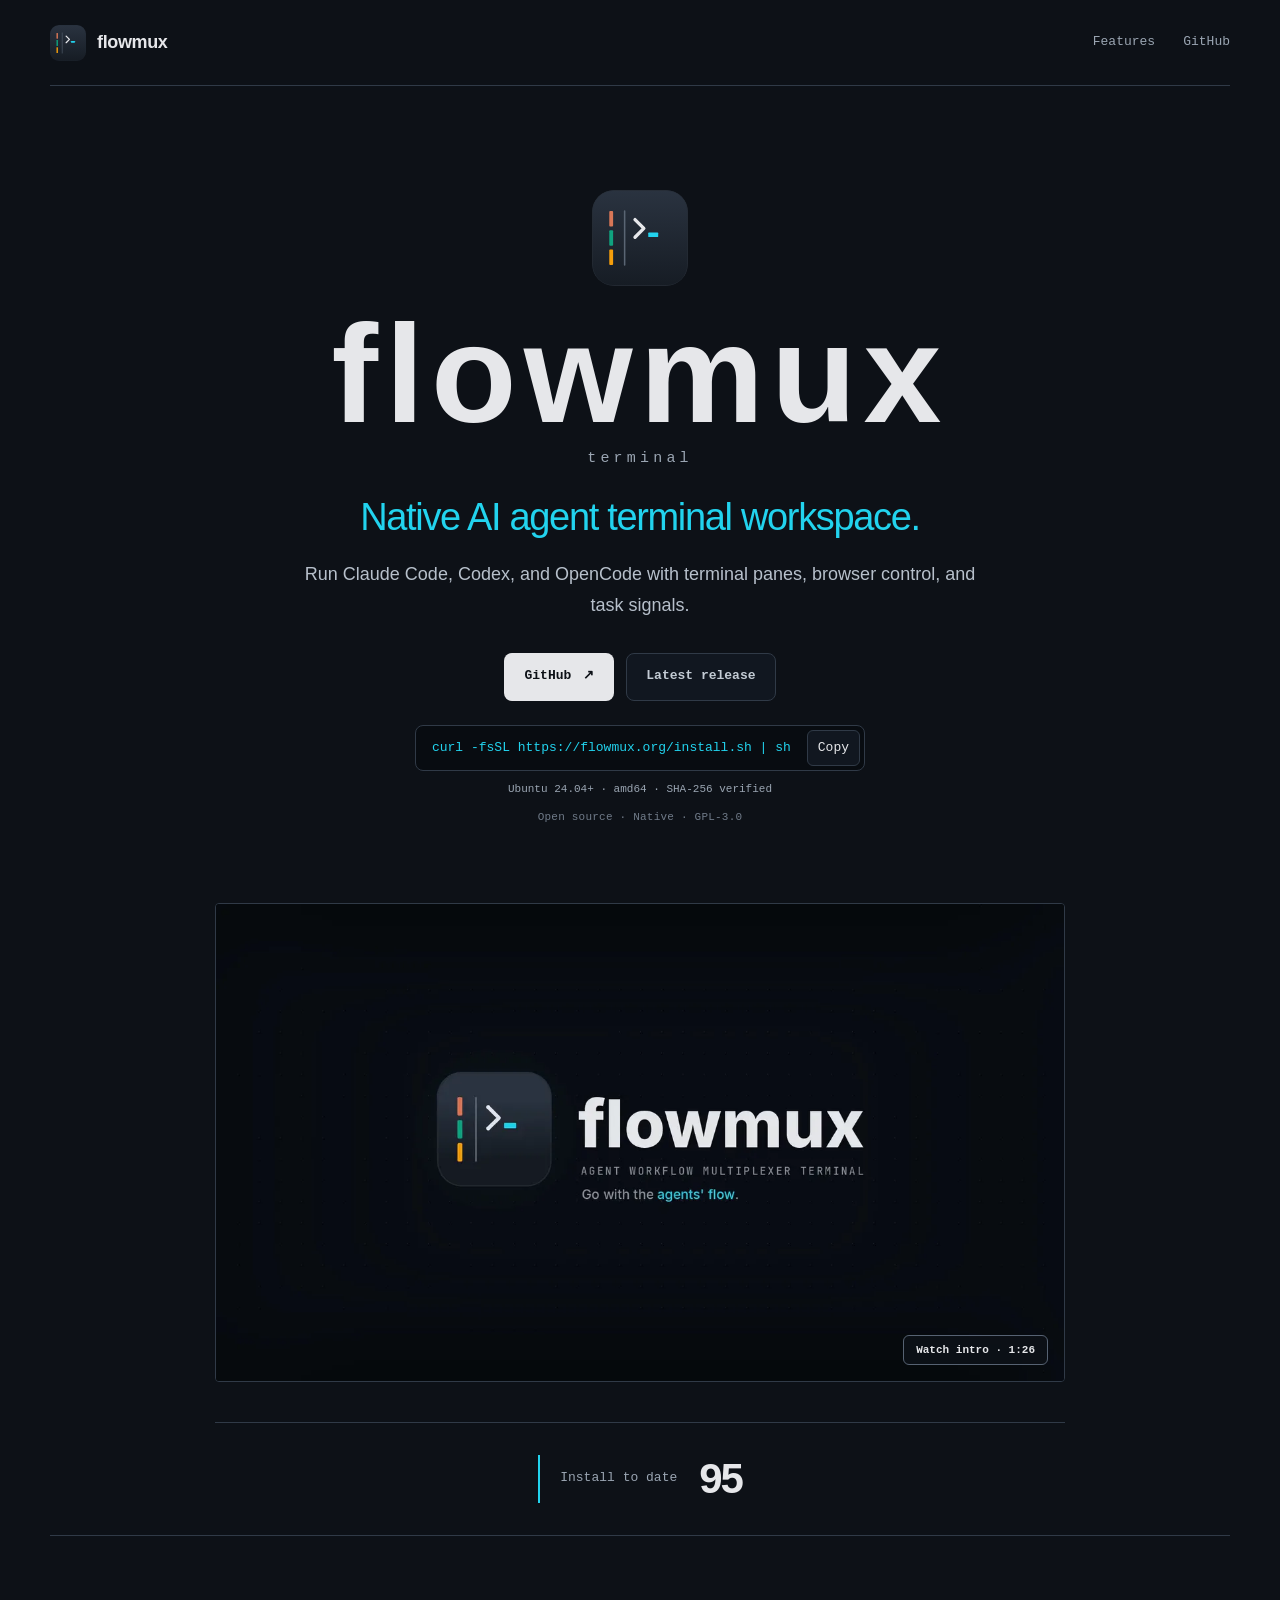
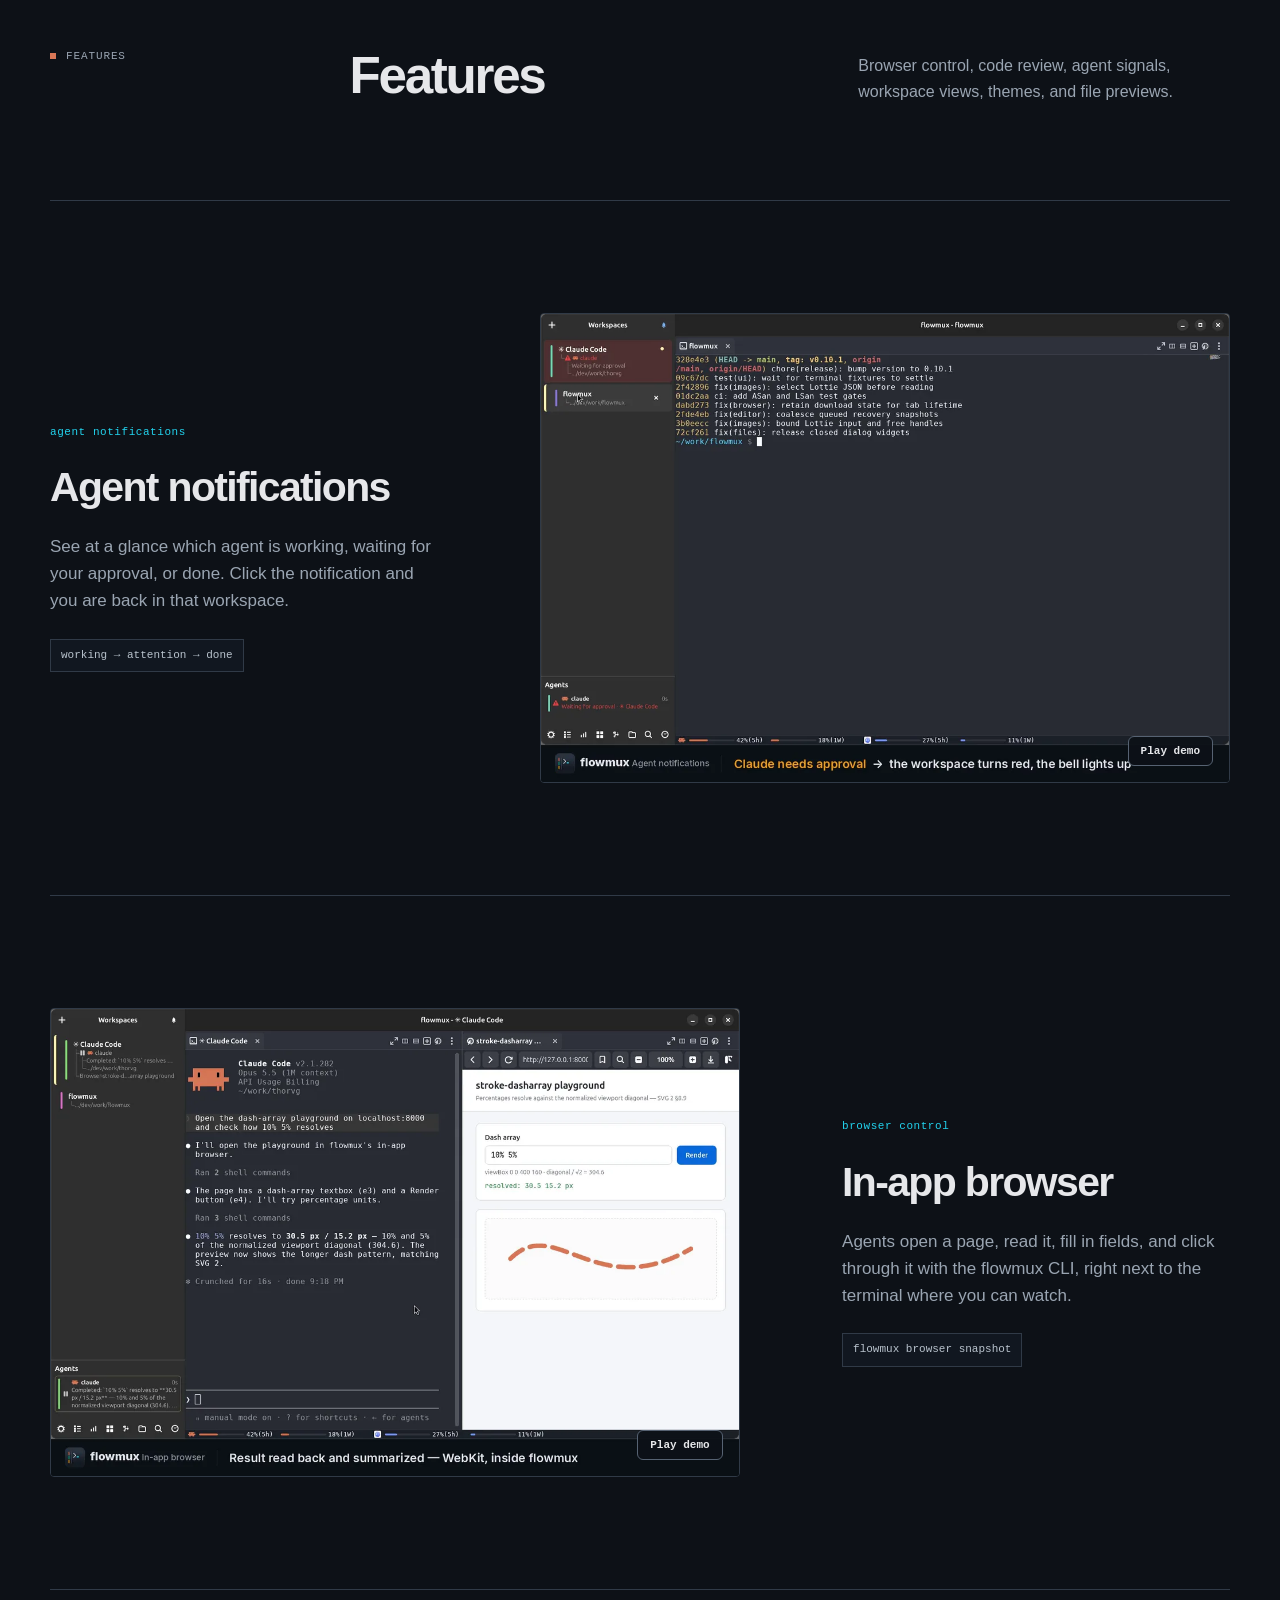
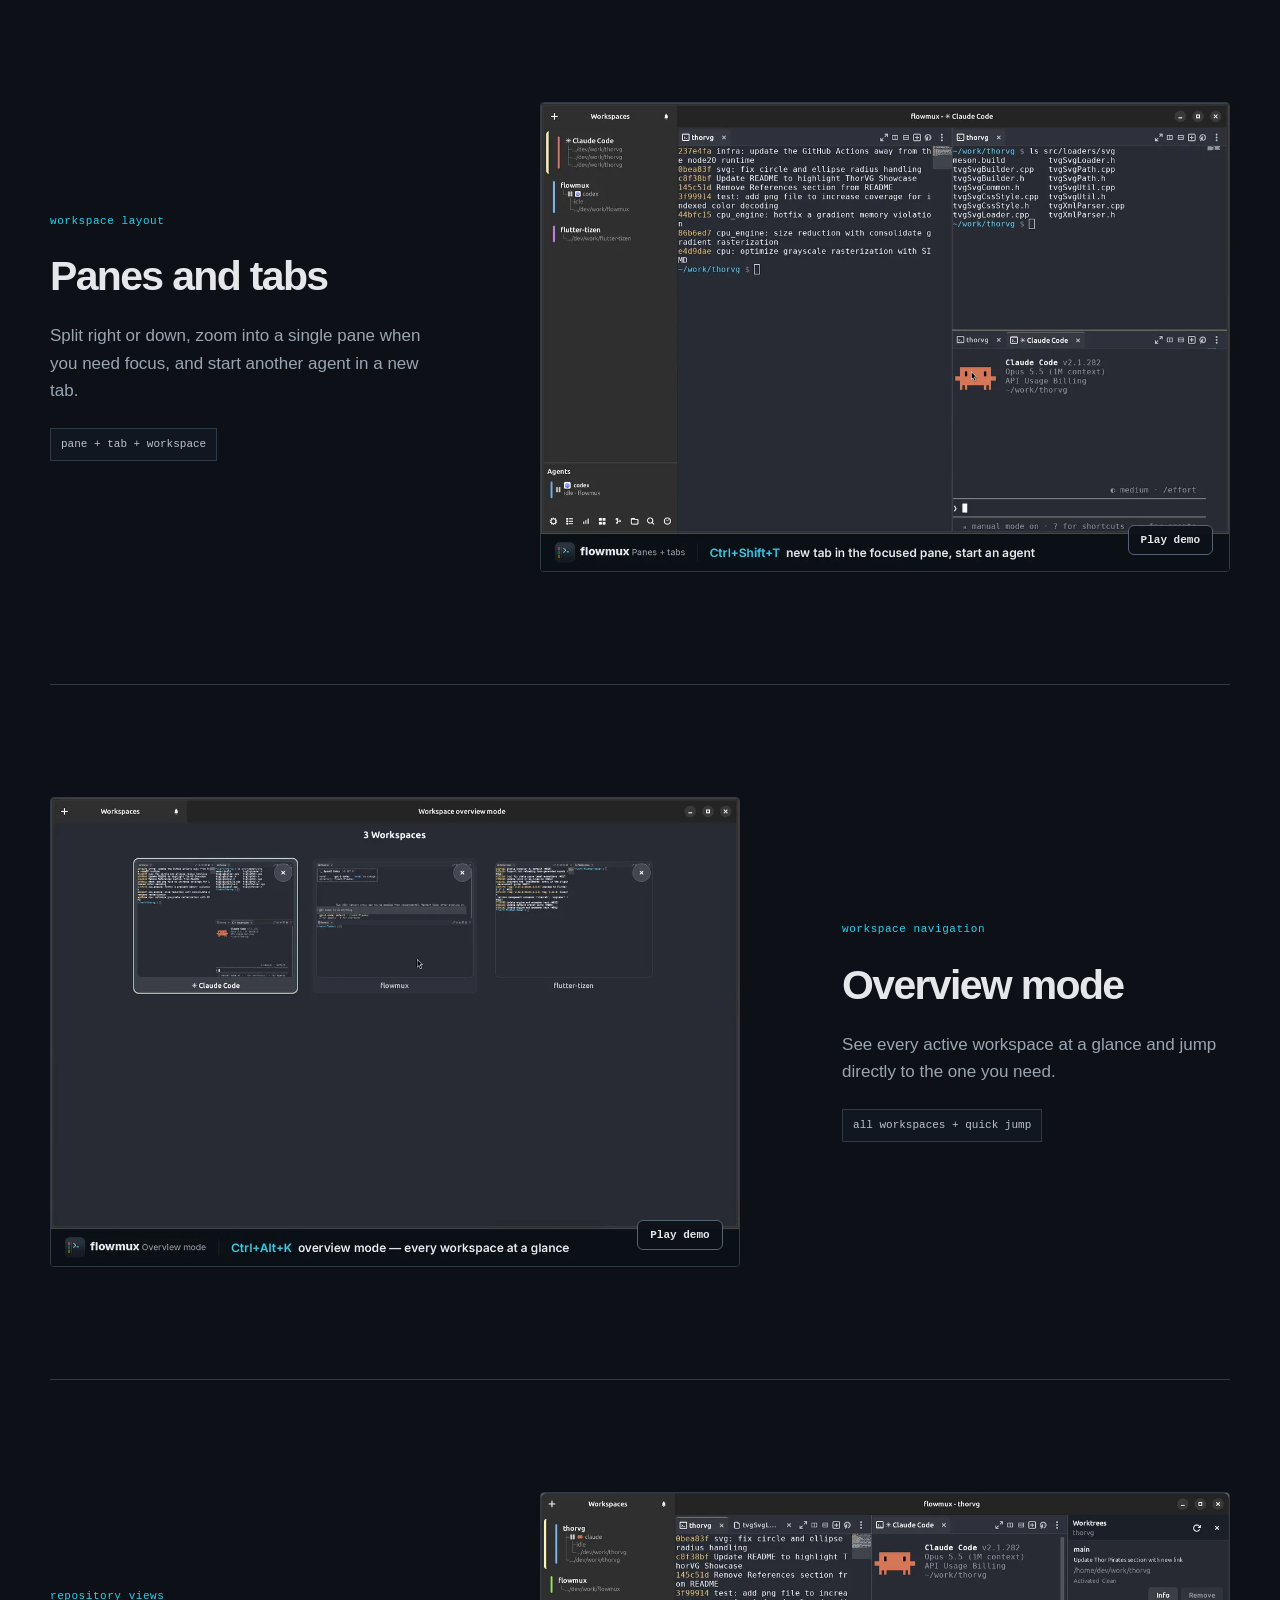
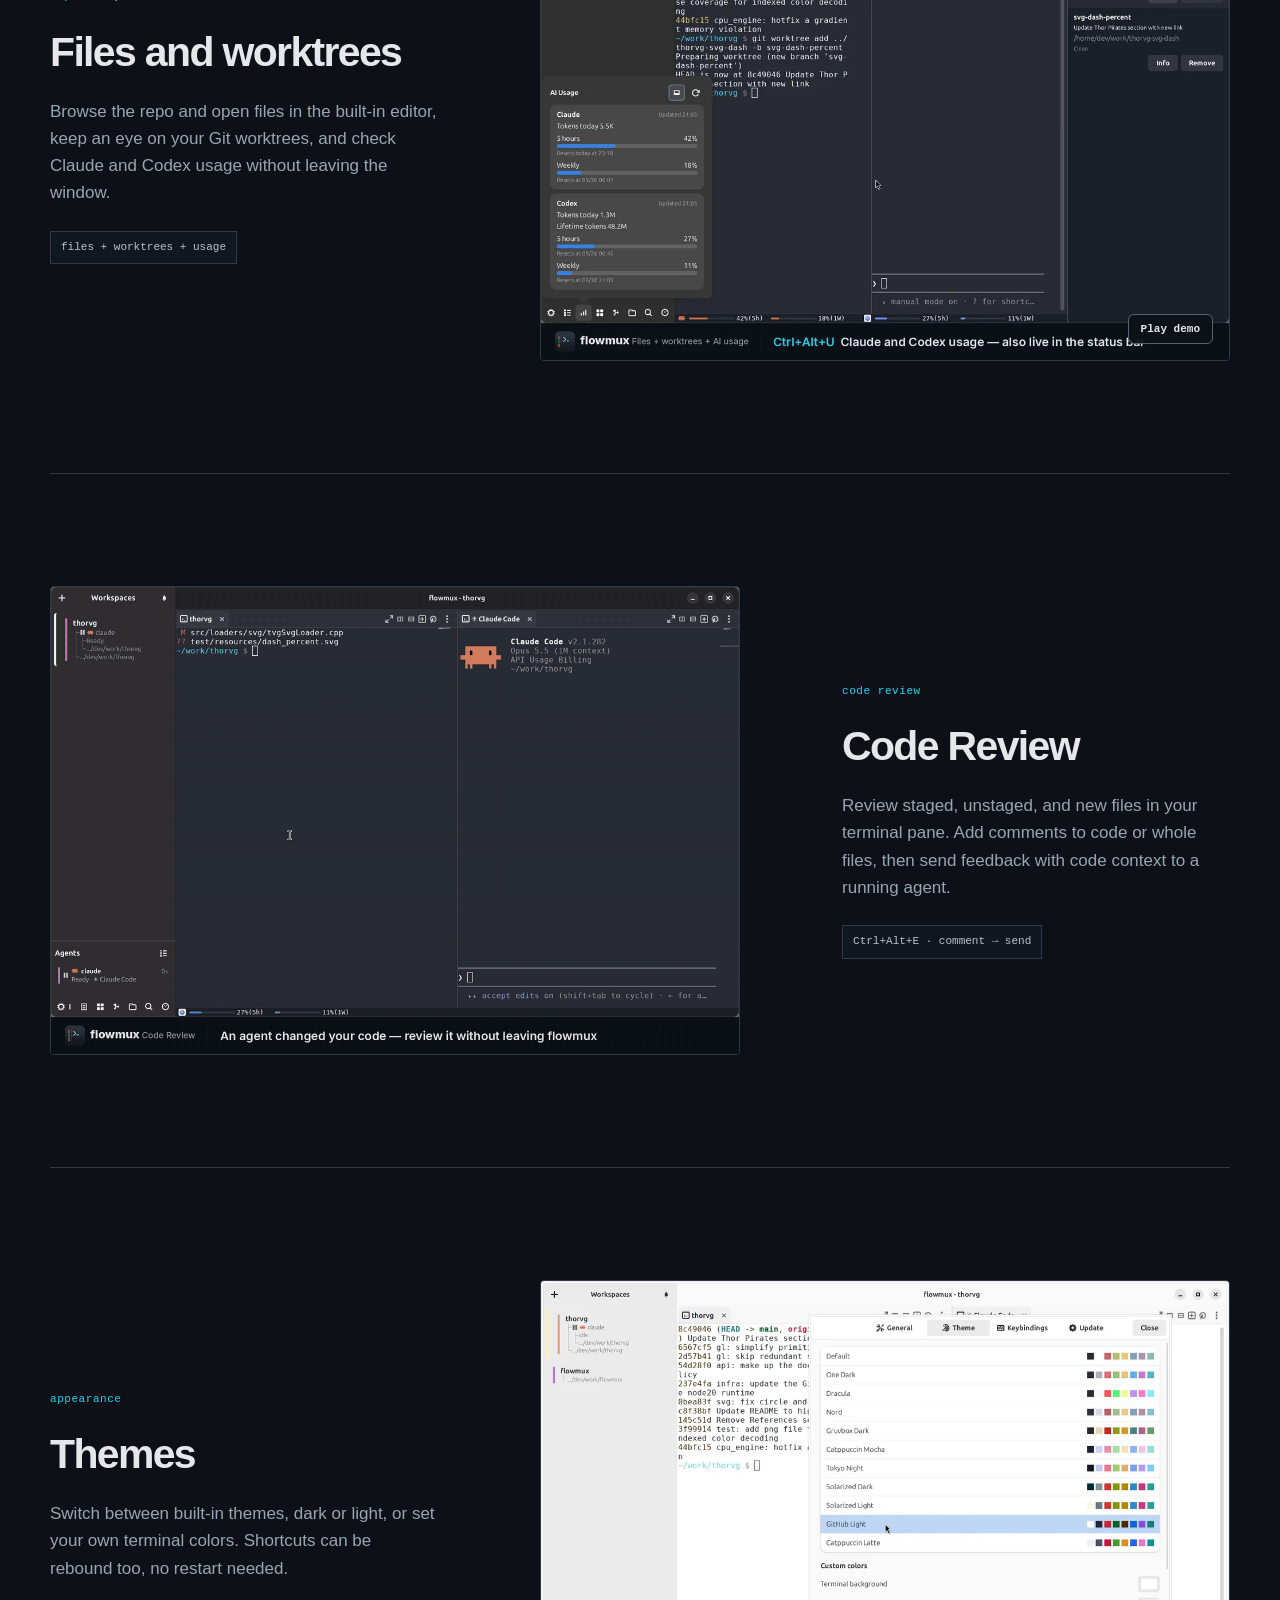
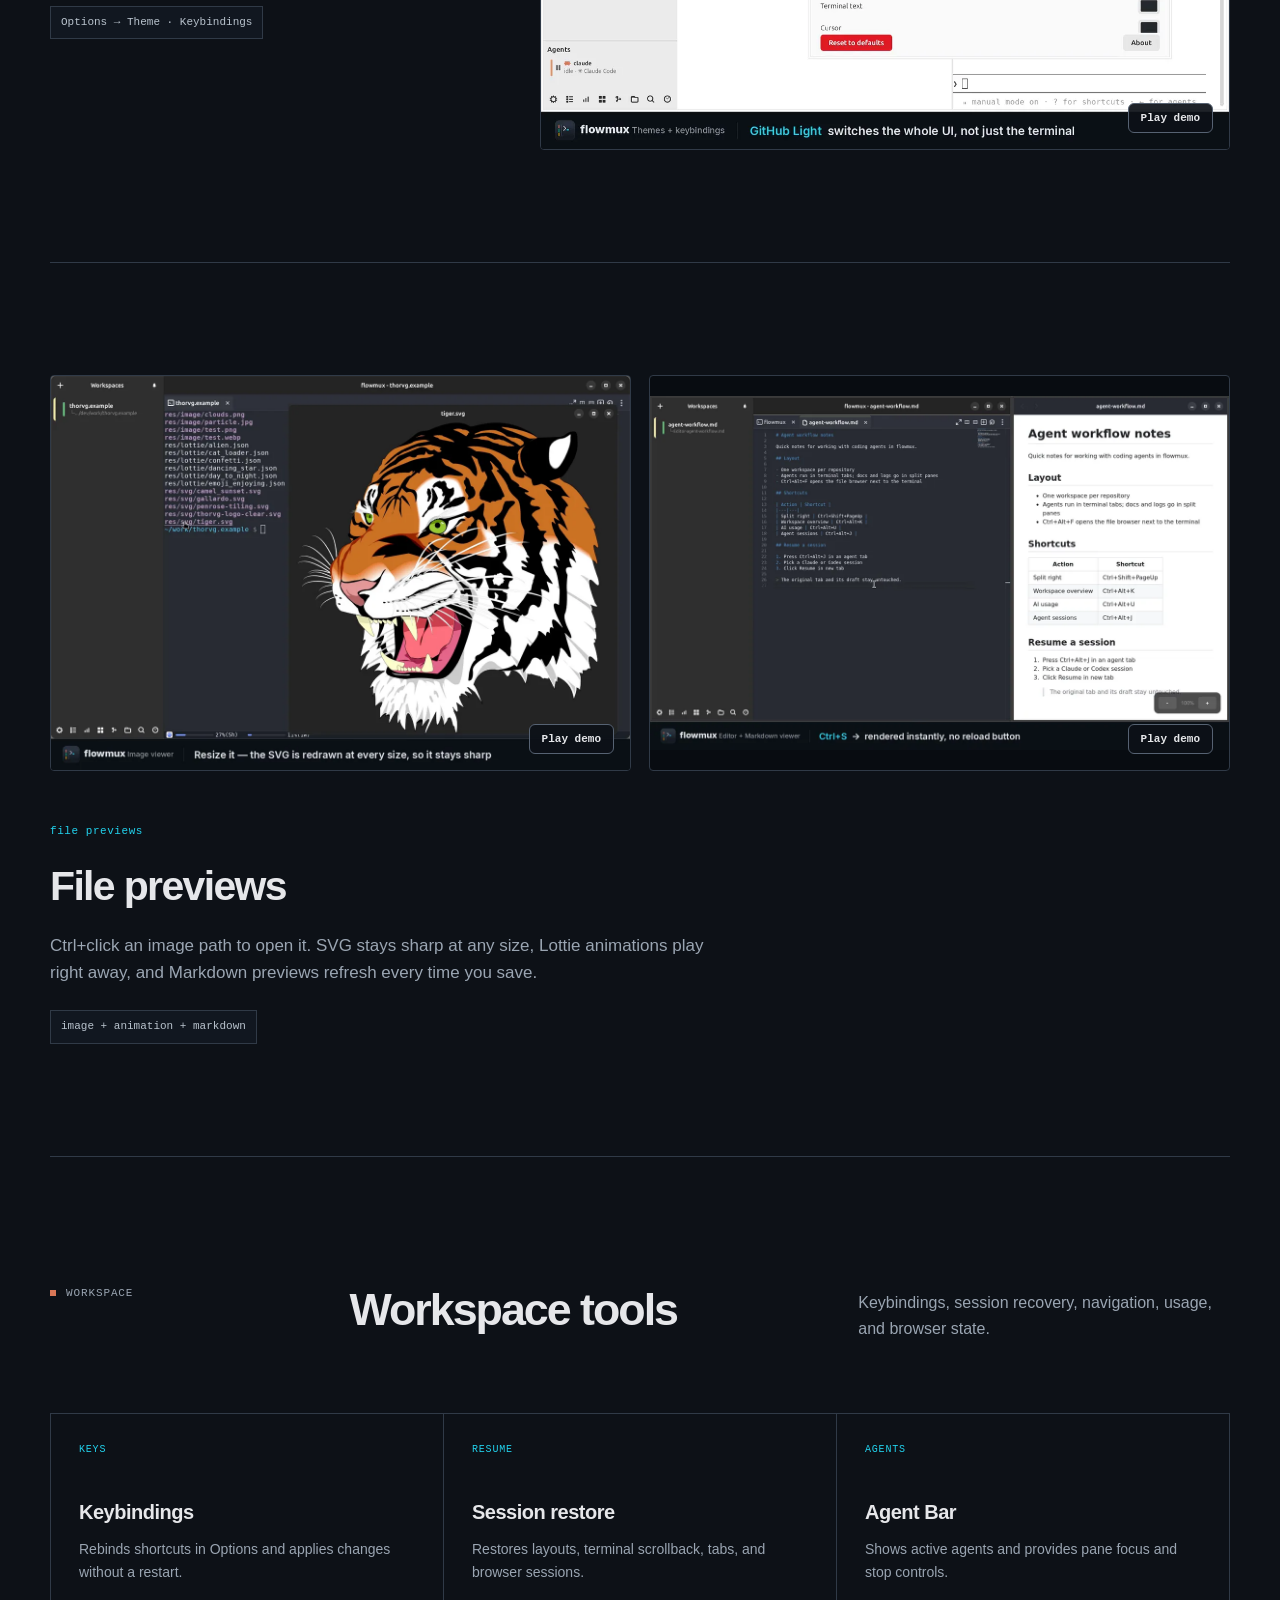
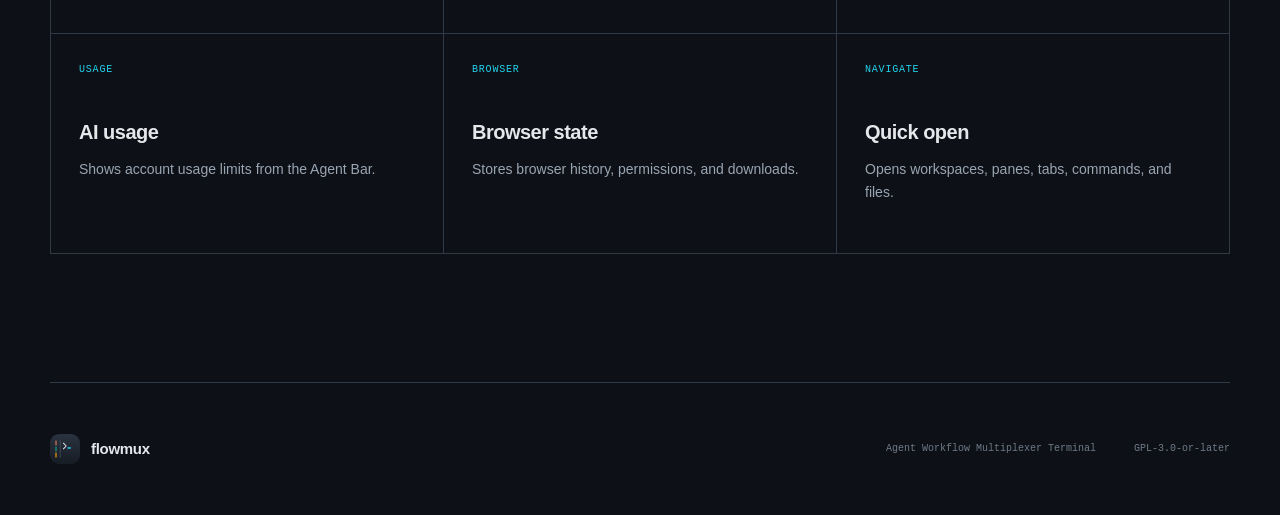
==== index.html @ e60bd050 "feat: showcase Code Review with a demo GIF" ====
<!doctype html>
<html lang="en">
  <head>
    <meta charset="utf-8">
    <meta name="viewport" content="width=device-width, initial-scale=1">
    <meta name="theme-color" content="#0d1117">

    <title>flowmux — Agent Workflow Multiplexer Terminal</title>
    <meta
      name="description"
      content="flowmux is a GTK4 terminal multiplexer for Linux built for AI coding agents — Claude Code, Codex, and OpenCode — with an in-app browser agents can drive."
    >
    <meta name="robots" content="index, follow">
    <link rel="canonical" href="https://flowmux.org/">
    <link rel="icon" href="assets/flowmux.svg" type="image/svg+xml">
    <link rel="apple-touch-icon" href="assets/flowmux-180.png">

    <meta property="og:type" content="website">
    <meta property="og:site_name" content="flowmux">
    <meta property="og:title" content="flowmux — Agent Workflow Multiplexer Terminal">
    <meta
      property="og:description"
      content="A GTK4 terminal multiplexer for Linux built for AI coding agents, with an in-app browser agents can drive."
    >
    <meta property="og:url" content="https://flowmux.org/">
    <meta property="og:image" content="https://flowmux.org/assets/flowmux-workspace.png">
    <meta property="og:image:width" content="1706">
    <meta property="og:image:height" content="1122">
    <meta property="og:image:alt" content="flowmux terminal workspace with AI coding agents and an in-app browser">
    <meta name="twitter:card" content="summary_large_image">

    <link rel="stylesheet" href="styles.css">

    <script type="application/ld+json">
      {
        "@context": "https://schema.org",
        "@graph": [
          {
            "@type": "WebSite",
            "@id": "https://flowmux.org/#website",
            "name": "flowmux",
            "alternateName": "flowmux terminal",
            "url": "https://flowmux.org/"
          },
          {
            "@type": "SoftwareApplication",
            "@id": "https://flowmux.org/#software",
            "name": "flowmux",
            "alternateName": "flowmux terminal",
            "url": "https://flowmux.org/",
            "description": "A GTK4 terminal multiplexer for Linux built for AI coding agents, with an in-app browser agents can drive.",
            "applicationCategory": "DeveloperApplication",
            "operatingSystem": "Linux, macOS",
            "isAccessibleForFree": true,
            "downloadUrl": "https://github.com/flowmux-ai/flowmux/releases/latest",
            "sameAs": ["https://github.com/flowmux-ai/flowmux"],
            "offers": {
              "@type": "Offer",
              "price": "0",
              "priceCurrency": "USD"
            }
          }
        ]
      }
    </script>
  </head>

  <body>
    <a class="skip-link" href="#main">Skip to content</a>

    <div class="site-shell">
      <header class="site-header">
        <a class="brand" href="#top" aria-label="flowmux home">
          <img src="assets/flowmux.svg" alt="" width="36" height="36">
          <span>flowmux</span>
        </a>

        <nav aria-label="Primary navigation">
          <a href="#features">Features</a>
          <a href="https://github.com/flowmux-ai/flowmux">GitHub</a>
        </nav>
      </header>

      <main id="main">
        <section class="hero" id="top">
          <div class="hero-copy">
            <img class="hero-icon" src="assets/flowmux.svg" alt="" width="96" height="96">
            <h1>flowmux</h1>
            <p class="hero-product-type">terminal</p>
            <p class="hero-tagline">Native AI agent terminal workspace.</p>
            <p class="hero-lede">
              Run Claude Code, Codex, and OpenCode with terminal panes, browser control, and task signals.
            </p>

            <div class="hero-actions">
              <a class="button button-primary" href="https://github.com/flowmux-ai/flowmux">
                GitHub
                <span aria-hidden="true">↗</span>
              </a>
              <a class="button button-secondary" href="https://github.com/flowmux-ai/flowmux/releases/latest">
                Latest release
              </a>
            </div>

            <div class="install-command">
              <code>curl -fsSL https://flowmux.org/install.sh | sh</code>
              <button type="button" aria-label="Copy install command">Copy</button>
            </div>
            <p class="install-note">Ubuntu 24.04+ · amd64 · SHA-256 verified</p>
            <p class="hero-note">Open source · Native · GPL-3.0</p>
          </div>

          <div class="hero-stage">
            <figure class="app-window">
              <button
                class="demo-play"
                type="button"
                data-video="assets/flowmux-intro.mp4"
                data-intro
                aria-label="Watch the flowmux intro video"
              >
                <img
                  src="assets/flowmux-intro.webp"
                  alt=""
                  width="1280"
                  height="720"
                  fetchpriority="high"
                  decoding="async"
                >
                <span aria-hidden="true">Watch intro · 1:26</span>
              </button>
            </figure>
            <hr class="install-divider">
            <a
              class="install-stat"
              id="installs"
              href="https://github.com/flowmux-ai/flowmux/releases"
              title="Program downloads from GitHub Releases, including updates and repeat downloads."
            >
              <span>Install to date</span>
              <strong id="install-count" aria-live="polite" aria-atomic="true">95</strong>
            </a>
          </div>
        </section>

        <section class="section-heading" id="features">
          <p class="section-kicker"><span>features</span></p>
          <h2>Features</h2>
          <p>Browser control, code review, agent signals, workspace views, themes, and file previews.</p>
        </section>

        <section class="feature-list" aria-label="flowmux features">
          <article class="feature">
            <div class="feature-copy">
              <p class="feature-index">agent notifications</p>
              <h3>Agent notifications</h3>
              <p>See at a glance which agent is working, waiting for your approval, or done. Click the notification and you are back in that workspace.</p>
              <code>working → attention → done</code>
            </div>

            <figure class="demo-window">
              <button
                class="demo-play"
                type="button"
                data-video="assets/agent-notifications.mp4"
                aria-label="Play the agent notifications demo"
              >
                <img
                  src="assets/agent-notifications.webp"
                  alt=""
                  width="1200"
                  height="816"
                  loading="lazy"
                  decoding="async"
                >
                <span aria-hidden="true">Play demo</span>
              </button>
            </figure>
          </article>

          <article class="feature">
            <div class="feature-copy">
              <p class="feature-index">browser control</p>
              <h3>In-app browser</h3>
              <p>Agents open a page, read it, fill in fields, and click through it with the flowmux CLI, right next to the terminal where you can watch.</p>
              <code>flowmux browser snapshot</code>
            </div>

            <figure class="demo-window">
              <button
                class="demo-play"
                type="button"
                data-video="assets/browser-control.mp4"
                aria-label="Play the in-app browser demo"
              >
                <img
                  src="assets/browser-control.webp"
                  alt=""
                  width="1200"
                  height="816"
                  loading="lazy"
                  decoding="async"
                >
                <span aria-hidden="true">Play demo</span>
              </button>
            </figure>
          </article>

          <article class="feature">
            <div class="feature-copy">
              <p class="feature-index">workspace layout</p>
              <h3>Panes and tabs</h3>
              <p>Split right or down, zoom into a single pane when you need focus, and start another agent in a new tab.</p>
              <code>pane + tab + workspace</code>
            </div>

            <figure class="demo-window">
              <button
                class="demo-play"
                type="button"
                data-video="assets/split-panes.mp4"
                aria-label="Play the panes and tabs demo"
              >
                <img
                  src="assets/split-panes.webp"
                  alt=""
                  width="1200"
                  height="816"
                  loading="lazy"
                  decoding="async"
                >
                <span aria-hidden="true">Play demo</span>
              </button>
            </figure>
          </article>

          <article class="feature">
            <div class="feature-copy">
              <p class="feature-index">workspace navigation</p>
              <h3>Overview mode</h3>
              <p>See every active workspace at a glance and jump directly to the one you need.</p>
              <code>all workspaces + quick jump</code>
            </div>

            <figure class="demo-window">
              <button
                class="demo-play"
                type="button"
                data-video="assets/overview-mode.mp4"
                aria-label="Play the Overview mode demo"
              >
                <img
                  src="assets/overview-mode.webp"
                  alt=""
                  width="1200"
                  height="816"
                  loading="lazy"
                  decoding="async"
                >
                <span aria-hidden="true">Play demo</span>
              </button>
            </figure>
          </article>

          <article class="feature">
            <div class="feature-copy">
              <p class="feature-index">repository views</p>
              <h3>Files and worktrees</h3>
              <p>Browse the repo and open files in the built-in editor, keep an eye on your Git worktrees, and check Claude and Codex usage without leaving the window.</p>
              <code>files + worktrees + usage</code>
            </div>

            <figure class="demo-window">
              <button
                class="demo-play"
                type="button"
                data-video="assets/file-worktree-views.mp4"
                aria-label="Play the files and worktrees demo"
              >
                <img
                  src="assets/file-worktree-views.webp"
                  alt=""
                  width="1200"
                  height="816"
                  loading="lazy"
                  decoding="async"
                >
                <span aria-hidden="true">Play demo</span>
              </button>
            </figure>
          </article>

          <article class="feature" id="code-review">
            <div class="feature-copy">
              <p class="feature-index">code review</p>
              <h3>Code Review</h3>
              <p>Review staged, unstaged, and new files in your terminal pane. Add comments to code or whole files, then send feedback with code context to a running agent.</p>
              <code>Ctrl+Alt+E · comment → send</code>
            </div>

            <figure class="demo-window">
              <img
                src="assets/flowmux-code-review.gif"
                alt="Code Review: comment on changes and send feedback to an agent"
                width="1200"
                height="815"
                loading="lazy"
                decoding="async"
              >
            </figure>
          </article>

          <article class="feature">
            <div class="feature-copy">
              <p class="feature-index">appearance</p>
              <h3>Themes</h3>
              <p>Switch between built-in themes, dark or light, or set your own terminal colors. Shortcuts can be rebound too, no restart needed.</p>
              <code>Options → Theme · Keybindings</code>
            </div>

            <figure class="demo-window">
              <button
                class="demo-play"
                type="button"
                data-video="assets/themes.mp4"
                aria-label="Play the themes demo"
              >
                <img
                  src="assets/themes.webp"
                  alt=""
                  width="1200"
                  height="816"
                  loading="lazy"
                  decoding="async"
                >
                <span aria-hidden="true">Play demo</span>
              </button>
            </figure>
          </article>

          <article class="feature feature-previews">
            <div class="feature-copy">
              <p class="feature-index">file previews</p>
              <h3>File previews</h3>
              <p>Ctrl+click an image path to open it. SVG stays sharp at any size, Lottie animations play right away, and Markdown previews refresh every time you save.</p>
              <code>image + animation + markdown</code>
            </div>

            <div class="preview-grid">
              <figure class="demo-window">
                <button
                  class="demo-play"
                  type="button"
                  data-video="assets/image-viewer.mp4"
                  aria-label="Play the image viewer demo"
                >
                  <img
                    src="assets/image-viewer.webp"
                    alt=""
                    width="1200"
                    height="816"
                    loading="lazy"
                    decoding="async"
                  >
                  <span aria-hidden="true">Play demo</span>
                </button>
              </figure>

              <figure class="demo-window">
                <button
                  class="demo-play"
                  type="button"
                  data-video="assets/markdown-viewer.mp4"
                  aria-label="Play the Markdown live preview demo"
                >
                  <img
                    src="assets/markdown-viewer.webp"
                    alt=""
                    width="1200"
                    height="734"
                    loading="lazy"
                    decoding="async"
                  >
                  <span aria-hidden="true">Play demo</span>
                </button>
              </figure>
            </div>
          </article>
        </section>

        <section class="feature-grid-section" aria-labelledby="daily-features">
          <div class="feature-grid-heading">
            <p class="section-kicker"><span>workspace</span></p>
            <h2 id="daily-features">Workspace tools</h2>
            <p>Keybindings, session recovery, navigation, usage, and browser state.</p>
          </div>

          <div class="feature-grid">
            <article>
              <span>keys</span>
              <h3>Keybindings</h3>
              <p>Rebinds shortcuts in Options and applies changes without a restart.</p>
            </article>
            <article>
              <span>resume</span>
              <h3>Session restore</h3>
              <p>Restores layouts, terminal scrollback, tabs, and browser sessions.</p>
            </article>
            <article>
              <span>agents</span>
              <h3>Agent Bar</h3>
              <p>Shows active agents and provides pane focus and stop controls.</p>
            </article>
            <article>
              <span>usage</span>
              <h3>AI usage</h3>
              <p>Shows account usage limits from the Agent Bar.</p>
            </article>
            <article>
              <span>browser</span>
              <h3>Browser state</h3>
              <p>Stores browser history, permissions, and downloads.</p>
            </article>
            <article>
              <span>navigate</span>
              <h3>Quick open</h3>
              <p>Opens workspaces, panes, tabs, commands, and files.</p>
            </article>
          </div>
        </section>

      </main>

      <footer>
        <a class="brand" href="#top">
          <img src="assets/flowmux.svg" alt="" width="30" height="30">
          <span>flowmux</span>
        </a>
        <p>Agent Workflow Multiplexer Terminal</p>
        <p>GPL-3.0-or-later</p>
      </footer>
    </div>

    <script id="install-count-script">
      const installCount = document.getElementById("install-count");

      async function refreshInstallCount() {
        let total = 0;
        const signal = AbortSignal.timeout(10000);
        try {
          for (let page = 1; ; page++) {
            const response = await fetch(
              `https://api.github.com/repos/flowmux-ai/flowmux/releases?per_page=100&page=${page}`,
              { headers: { Accept: "application/vnd.github+json" }, signal }
            );
            if (!response.ok) throw new Error("Release counts unavailable");
            const releases = await response.json();
            if (!Array.isArray(releases)) throw new Error("Invalid releases");
            for (const release of releases) {
              for (const asset of release.assets) {
                if (!/\.(?:deb|rpm|dmg|pkg|msi|exe|AppImage|zip|tar\.(?:gz|xz|zst))$/i.test(asset.name)) continue;
                if (!Number.isSafeInteger(asset.download_count) || asset.download_count < 0) {
                  throw new Error("Invalid download count");
                }
                total += asset.download_count;
              }
            }
            if (releases.length < 100) break;
          }
          installCount.textContent = total.toLocaleString("en-US");
          installCount.removeAttribute("title");
        } catch {
          // Keep the last complete count on network errors or GitHub rate limits.
          installCount.title = "Showing the last available count; live updates are temporarily unavailable.";
        }
      }

      void refreshInstallCount();
      // ponytail: public API limits apply per visitor IP; use a shared snapshot if traffic warrants it.
      setInterval(() => {
        if (!document.hidden) void refreshInstallCount();
      }, 5 * 60 * 1000);
    </script>

    <script>
      const copyButton = document.querySelector(".install-command button");
      copyButton.addEventListener("click", async () => {
        const label = copyButton.textContent;
        try {
          await navigator.clipboard.writeText(copyButton.previousElementSibling.textContent);
          copyButton.textContent = "Copied";
        } catch {
          copyButton.textContent = "Copy failed";
        }
        setTimeout(() => copyButton.textContent = label, 1600);
      });

      for (const button of document.querySelectorAll(".demo-play")) {
        button.addEventListener("click", () => {
          const image = button.querySelector("img");
          const video = document.createElement("video");
          const isIntro = button.hasAttribute("data-intro");

          video.src = button.dataset.video;
          video.poster = image.currentSrc;
          video.width = Number(image.getAttribute("width"));
          video.height = Number(image.getAttribute("height"));
          video.preload = "none";
          video.controls = true;
          video.autoplay = true;
          video.loop = !isIntro;
          video.muted = !isIntro;
          video.playsInline = true;
          video.setAttribute("aria-label", button.getAttribute("aria-label"));

          button.replaceWith(video);
          void video.play();
        }, { once: true });
      }
    </script>
  </body>
</html>
---- styles.css ----
:root {
  color-scheme: dark;
  --carbon: #0d1117;
  --ink: #111720;
  --pane: #161c24;
  --steel: #2a3340;
  --line: #303a47;
  --mist: #e6e7ea;
  --muted: #9aa5b2;
  --cyan: #22d3ee;
  --coral: #d97757;
  --green: #10a37f;
  --amber: #f59e0b;
  --sans: "Avenir Next", Avenir, "Segoe UI", Helvetica, Arial, sans-serif;
  --mono: "SFMono-Regular", "Cascadia Code", "Liberation Mono", Menlo, monospace;
}

* {
  box-sizing: border-box;
}

html {
  scroll-behavior: smooth;
}

body {
  margin: 0;
  background: var(--carbon);
  color: var(--mist);
  font-family: var(--sans);
  font-size: 16px;
  line-height: 1.6;
  text-rendering: optimizeLegibility;
}

a {
  color: inherit;
  text-decoration: none;
}

img {
  display: block;
  max-width: 100%;
}

.skip-link {
  position: fixed;
  top: 12px;
  left: 12px;
  z-index: 20;
  padding: 10px 14px;
  background: var(--mist);
  color: var(--carbon);
  font-family: var(--mono);
  font-size: 13px;
  transform: translateY(-160%);
}

.skip-link:focus {
  transform: translateY(0);
}

:focus-visible {
  outline: 2px solid var(--cyan);
  outline-offset: 4px;
}

.site-shell {
  width: min(1180px, calc(100% - 48px));
  margin: 0 auto;
}

.site-header {
  display: flex;
  align-items: center;
  justify-content: space-between;
  min-height: 86px;
  border-bottom: 1px solid var(--line);
}

.brand {
  display: inline-flex;
  align-items: center;
  gap: 11px;
  font-size: 18px;
  font-weight: 700;
  letter-spacing: -0.02em;
}

.brand img {
  border-radius: 9px;
}

nav {
  display: flex;
  align-items: center;
  gap: 28px;
  font-family: var(--mono);
  font-size: 13px;
  color: var(--muted);
}

nav a {
  transition: color 150ms ease;
}

nav a:hover {
  color: var(--mist);
}

.hero {
  display: grid;
  grid-template-columns: minmax(0, 1fr);
  gap: 76px;
  justify-items: center;
  padding: 104px 0 32px;
  text-align: center;
}

.hero-copy {
  width: min(820px, 100%);
}

.hero-icon {
  width: 96px;
  height: 96px;
  margin: 0 auto 26px;
  border-radius: 22px;
}

h1,
h2,
h3,
p {
  margin-top: 0;
}

h1 {
  margin-bottom: 12px;
  font-size: clamp(84px, 11vw, 140px);
  font-weight: 680;
  line-height: 0.88;
  letter-spacing: 0.05em;
}

.hero-product-type {
  margin-bottom: 24px;
  color: var(--muted);
  font-family: var(--mono);
  font-size: 15px;
  letter-spacing: 0.28em;
}

.hero-tagline {
  margin-bottom: 18px;
  color: var(--cyan);
  font-size: clamp(24px, 3vw, 38px);
  font-weight: 540;
  line-height: 1.2;
  letter-spacing: -0.035em;
}

.hero-lede {
  max-width: 680px;
  margin: 0 auto 32px;
  color: #b7c0cb;
  font-size: 18px;
  line-height: 1.72;
}

.hero-actions {
  display: flex;
  flex-wrap: wrap;
  justify-content: center;
  gap: 12px;
}

.button {
  display: inline-flex;
  align-items: center;
  justify-content: center;
  min-height: 48px;
  padding: 0 19px;
  border: 1px solid transparent;
  border-radius: 8px;
  font-family: var(--mono);
  font-size: 13px;
  font-weight: 650;
  transition: transform 150ms ease, background-color 150ms ease, border-color 150ms ease;
}

.button:hover {
  transform: translateY(-2px);
}

.button-primary {
  gap: 12px;
  background: var(--mist);
  color: var(--carbon);
}

.button-primary:hover {
  background: #ffffff;
}

.button-secondary {
  border-color: var(--line);
  background: var(--ink);
  color: #c4ccd5;
}

.button-secondary:hover {
  border-color: #566272;
  color: var(--mist);
}

.install-command {
  display: flex;
  align-items: center;
  width: fit-content;
  max-width: 100%;
  overflow: hidden;
  margin: 24px auto 0;
  padding: 4px 4px 4px 16px;
  border: 1px solid var(--line);
  border-radius: 8px;
  background: #080c11;
  color: var(--cyan);
  font-family: var(--mono);
  font-size: 13px;
  text-align: left;
}

.install-command code {
  min-width: 0;
  overflow-x: auto;
  padding-right: 16px;
  white-space: nowrap;
}

.install-command button {
  flex: none;
  padding: 7px 10px;
  border: 1px solid var(--line);
  border-radius: 6px;
  background: var(--ink);
  color: var(--mist);
  cursor: pointer;
  font: inherit;
}

.install-command button:hover {
  border-color: var(--cyan);
}

.install-note {
  margin: 10px 0 0;
  color: var(--muted);
  font-family: var(--mono);
  font-size: 11px;
}

.hero-note {
  margin: 10px 0 0;
  color: #707b89;
  font-family: var(--mono);
  font-size: 11px;
  letter-spacing: 0.02em;
}

.hero-stage {
  width: min(850px, 100%);
}

.install-divider {
  margin: 40px 0 0;
  border: 0;
  border-top: 1px solid var(--line);
}

.install-stat {
  display: flex;
  align-items: center;
  gap: 22px;
  width: fit-content;
  margin: 32px auto 0;
  padding: 0 0 0 20px;
  border-left: 2px solid var(--cyan);
  color: var(--muted);
  font-family: var(--mono);
  font-size: 13px;
  scroll-margin-top: 40px;
}

.install-stat strong {
  color: var(--mist);
  font-family: var(--sans);
  font-size: clamp(32px, 5vw, 42px);
  font-weight: 600;
  font-variant-numeric: tabular-nums;
  line-height: 1.15;
  letter-spacing: -0.05em;
}

.install-stat:hover strong {
  color: var(--cyan);
}

.app-window,
.demo-window {
  overflow: hidden;
  margin: 0;
  border: 1px solid var(--line);
  border-radius: 4px;
  background: #080c11;
}

.app-window img,
.app-window video,
.demo-window img,
.demo-window video {
  display: block;
  width: 100%;
  height: auto;
  object-fit: contain;
}

.demo-play {
  position: relative;
  display: block;
  width: 100%;
  padding: 0;
  border: 0;
  background: transparent;
  color: var(--mist);
  cursor: pointer;
  font-family: var(--mono);
}

.demo-play span {
  position: absolute;
  right: 16px;
  bottom: 16px;
  padding: 8px 12px;
  border: 1px solid #566272;
  border-radius: 6px;
  background: rgba(13, 17, 23, 0.92);
  font-size: 11px;
  font-weight: 650;
  transition: border-color 150ms ease, background-color 150ms ease;
}

.demo-play:hover span {
  border-color: var(--cyan);
  background: rgba(17, 23, 32, 0.96);
}

.section-heading {
  display: grid;
  grid-template-columns: 0.55fr 1fr 0.8fr;
  gap: 44px;
  align-items: start;
  padding: 112px 0 96px;
  border-top: 1px solid var(--line);
}

.section-kicker {
  margin: 0;
  color: var(--muted);
  font-family: var(--mono);
  font-size: 11px;
  letter-spacing: 0.08em;
  text-transform: uppercase;
}

.section-kicker span::before {
  content: "";
  display: inline-block;
  width: 6px;
  height: 6px;
  margin-right: 10px;
  background: var(--coral);
}

.section-heading h2 {
  margin-bottom: 0;
  font-size: clamp(38px, 4vw, 58px);
  font-weight: 610;
  line-height: 1.08;
  letter-spacing: -0.045em;
}

.section-heading > p:last-child {
  margin: 5px 0 0;
  color: var(--muted);
}

.feature-list {
  border-top: 1px solid var(--line);
}

.feature {
  display: grid;
  grid-template-columns: minmax(280px, 0.72fr) minmax(0, 1.28fr);
  gap: clamp(48px, 8vw, 112px);
  align-items: center;
  padding: 112px 0;
  border-bottom: 1px solid var(--line);
}

.feature:nth-child(even) .feature-copy {
  order: 2;
}

.feature:not(.feature-previews):nth-child(even) {
  grid-template-columns: minmax(0, 1.28fr) minmax(280px, 0.72fr);
}

.feature-index {
  margin-bottom: 24px;
  color: var(--cyan);
  font-family: var(--mono);
  font-size: 11px;
  letter-spacing: 0.05em;
}

.feature h3 {
  margin-bottom: 22px;
  font-size: clamp(32px, 3.2vw, 46px);
  font-weight: 610;
  line-height: 1.12;
  letter-spacing: -0.04em;
}

.feature-copy > p:not(.feature-index) {
  margin-bottom: 24px;
  color: var(--muted);
  font-size: 17px;
}

.feature code {
  display: inline-block;
  padding: 7px 10px;
  border: 1px solid var(--line);
  background: var(--ink);
  color: #b9c3cd;
  font-family: var(--mono);
  font-size: 11px;
}

.feature-previews {
  grid-template-columns: 1fr;
  gap: 52px;
}

.feature-previews .feature-copy {
  order: 0;
  max-width: 660px;
}

.preview-grid {
  display: grid;
  grid-template-columns: repeat(2, minmax(0, 1fr));
  gap: 18px;
  align-items: start;
}

.preview-grid img,
.preview-grid video {
  aspect-ratio: 1200 / 816;
}

.feature-grid-section {
  padding: 128px 0;
  border-bottom: 1px solid var(--line);
}

.feature-grid-heading {
  display: grid;
  grid-template-columns: 0.55fr 1fr 0.8fr;
  gap: 44px;
  align-items: start;
  margin-bottom: 72px;
}

.feature-grid-heading h2 {
  margin-bottom: 0;
  font-size: clamp(34px, 3.5vw, 50px);
  font-weight: 610;
  line-height: 1.08;
  letter-spacing: -0.045em;
}

.feature-grid-heading > p:last-child {
  margin: 5px 0 0;
  color: var(--muted);
}

.feature-grid {
  display: grid;
  grid-template-columns: repeat(3, 1fr);
  border-top: 1px solid var(--line);
  border-left: 1px solid var(--line);
}

.feature-grid article {
  min-height: 220px;
  padding: 28px;
  border-right: 1px solid var(--line);
  border-bottom: 1px solid var(--line);
}

.feature-grid article > span {
  display: block;
  margin-bottom: 38px;
  color: var(--cyan);
  font-family: var(--mono);
  font-size: 10px;
  letter-spacing: 0.08em;
  text-transform: uppercase;
}

.feature-grid h3 {
  margin-bottom: 10px;
  font-size: 20px;
  font-weight: 610;
  letter-spacing: -0.025em;
}

.feature-grid p {
  margin: 0;
  color: var(--muted);
  font-size: 14px;
}

footer {
  display: grid;
  grid-template-columns: 1fr auto auto;
  gap: 38px;
  align-items: center;
  min-height: 132px;
  color: #6f7a87;
  font-family: var(--mono);
  font-size: 10px;
}

footer p {
  margin: 0;
}

footer .brand {
  color: var(--mist);
  font-family: var(--sans);
  font-size: 15px;
}

@media (max-width: 980px) {
  .hero {
    padding-top: 76px;
  }

  .hero-copy {
    max-width: 720px;
  }

  .section-heading,
  .feature-grid-heading {
    grid-template-columns: 0.48fr 1fr;
  }

  .section-heading > p:last-child,
  .feature-grid-heading > p:last-child {
    grid-column: 2;
  }

  .feature {
    grid-template-columns: 1fr;
    gap: 46px;
  }

  .feature:not(.feature-previews):nth-child(even) {
    grid-template-columns: 1fr;
  }

  .feature-copy {
    max-width: 660px;
  }

  .feature:nth-child(even) .feature-copy {
    order: 0;
  }

  .feature-previews {
    grid-template-columns: 1fr;
  }

  .feature-grid {
    grid-template-columns: repeat(2, 1fr);
  }
}

@media (max-width: 680px) {
  .site-shell {
    width: min(100% - 28px, 1180px);
  }

  .site-header {
    min-height: 72px;
  }

  nav {
    gap: 18px;
  }

  nav a:first-child {
    display: none;
  }

  .hero {
    gap: 54px;
    padding: 64px 0 32px;
  }

  h1 {
    font-size: clamp(64px, 18vw, 96px);
  }

  .hero-icon {
    width: 78px;
    height: 78px;
    border-radius: 18px;
  }

  .hero-tagline {
    font-size: 23px;
  }

  .hero-lede {
    font-size: 16px;
  }

  .hero-actions,
  .button {
    width: 100%;
  }

  .section-heading,
  .feature-grid-heading {
    grid-template-columns: 1fr;
    gap: 28px;
  }

  .section-heading {
    padding: 86px 0 70px;
  }

  .section-heading > p:last-child,
  .feature-grid-heading > p:last-child {
    grid-column: auto;
  }

  .feature {
    gap: 34px;
    padding: 76px 0;
  }

  .feature-copy > p:not(.feature-index) {
    font-size: 16px;
  }

  .preview-grid,
  .feature-grid {
    grid-template-columns: 1fr;
  }

  .feature-grid-section {
    padding: 92px 0;
  }

  .feature-grid-heading {
    margin-bottom: 48px;
  }

  .feature-grid article {
    min-height: 0;
  }

  footer {
    grid-template-columns: 1fr;
    gap: 12px;
    padding: 44px 0;
  }
}

@media (prefers-reduced-motion: reduce) {
  html {
    scroll-behavior: auto;
  }

  *,
  *::before,
  *::after {
    animation-duration: 0.01ms !important;
    animation-iteration-count: 1 !important;
    transition-duration: 0.01ms !important;
  }
}
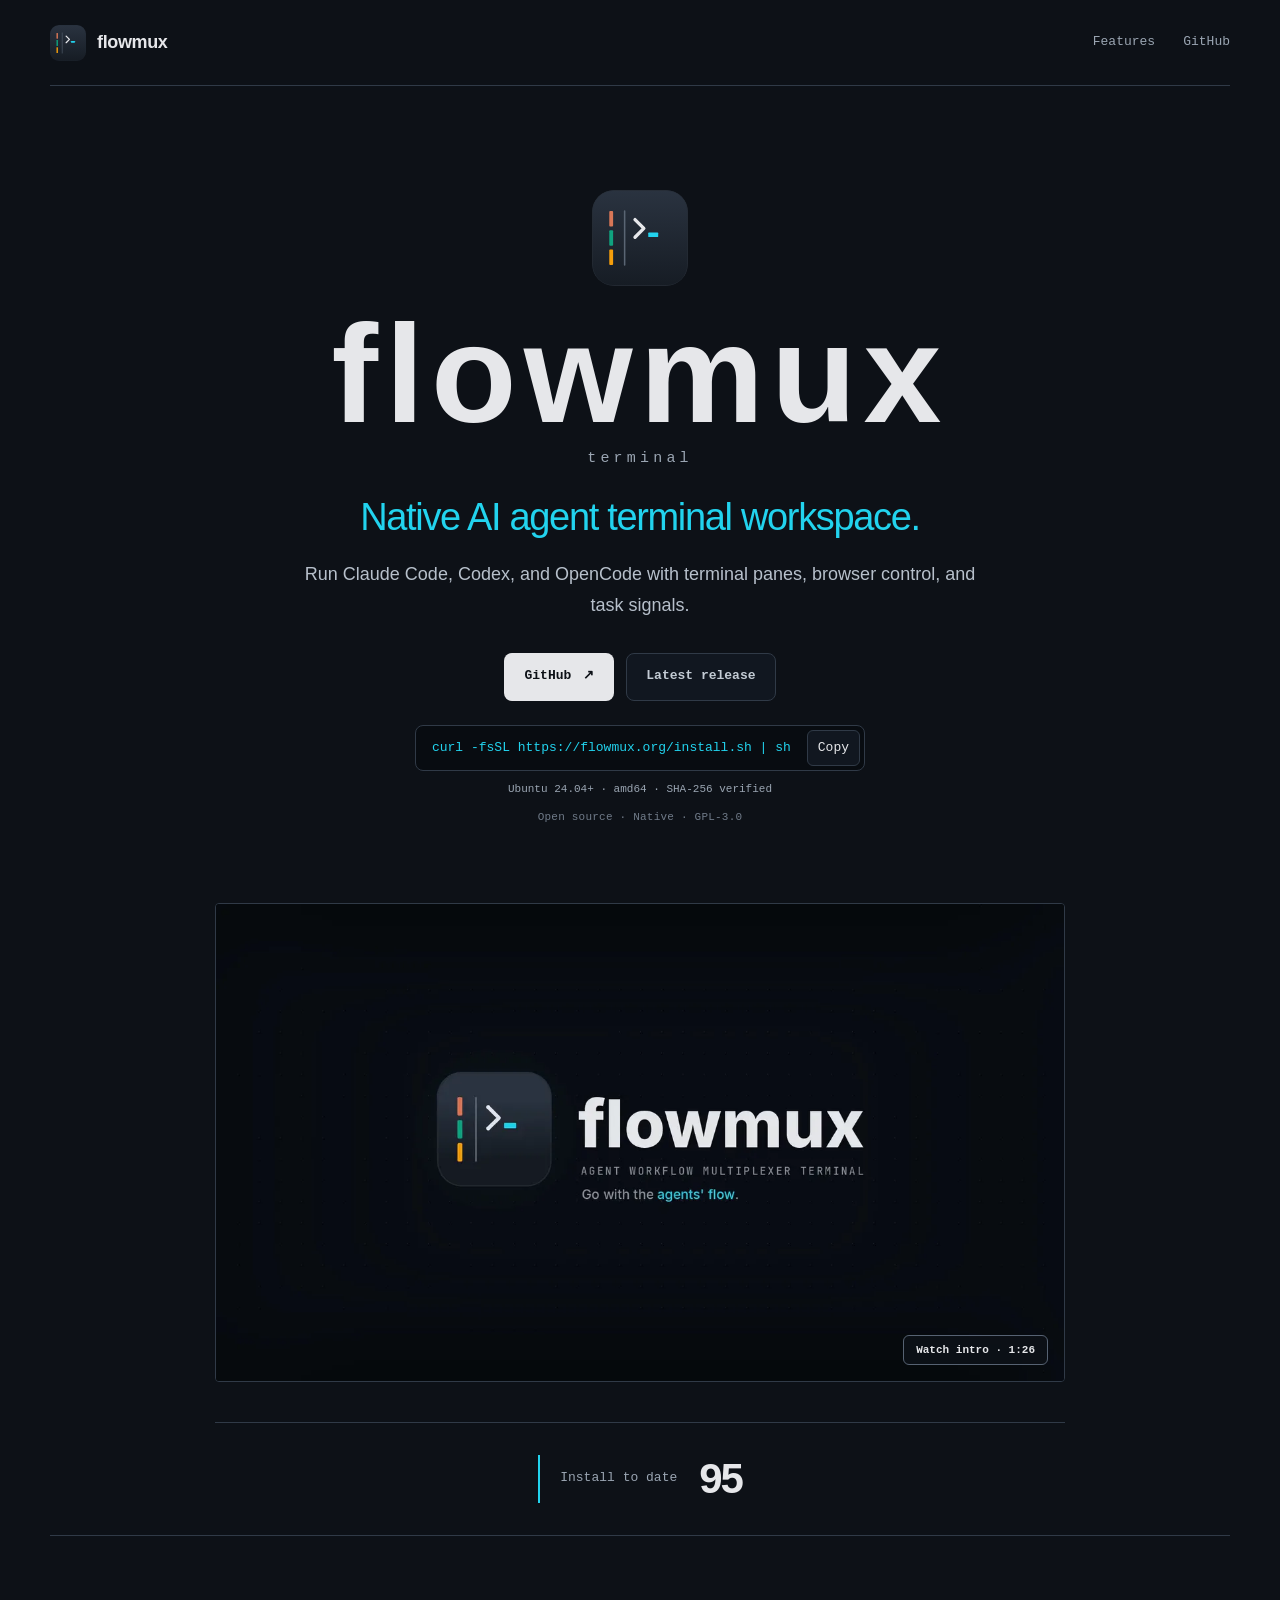
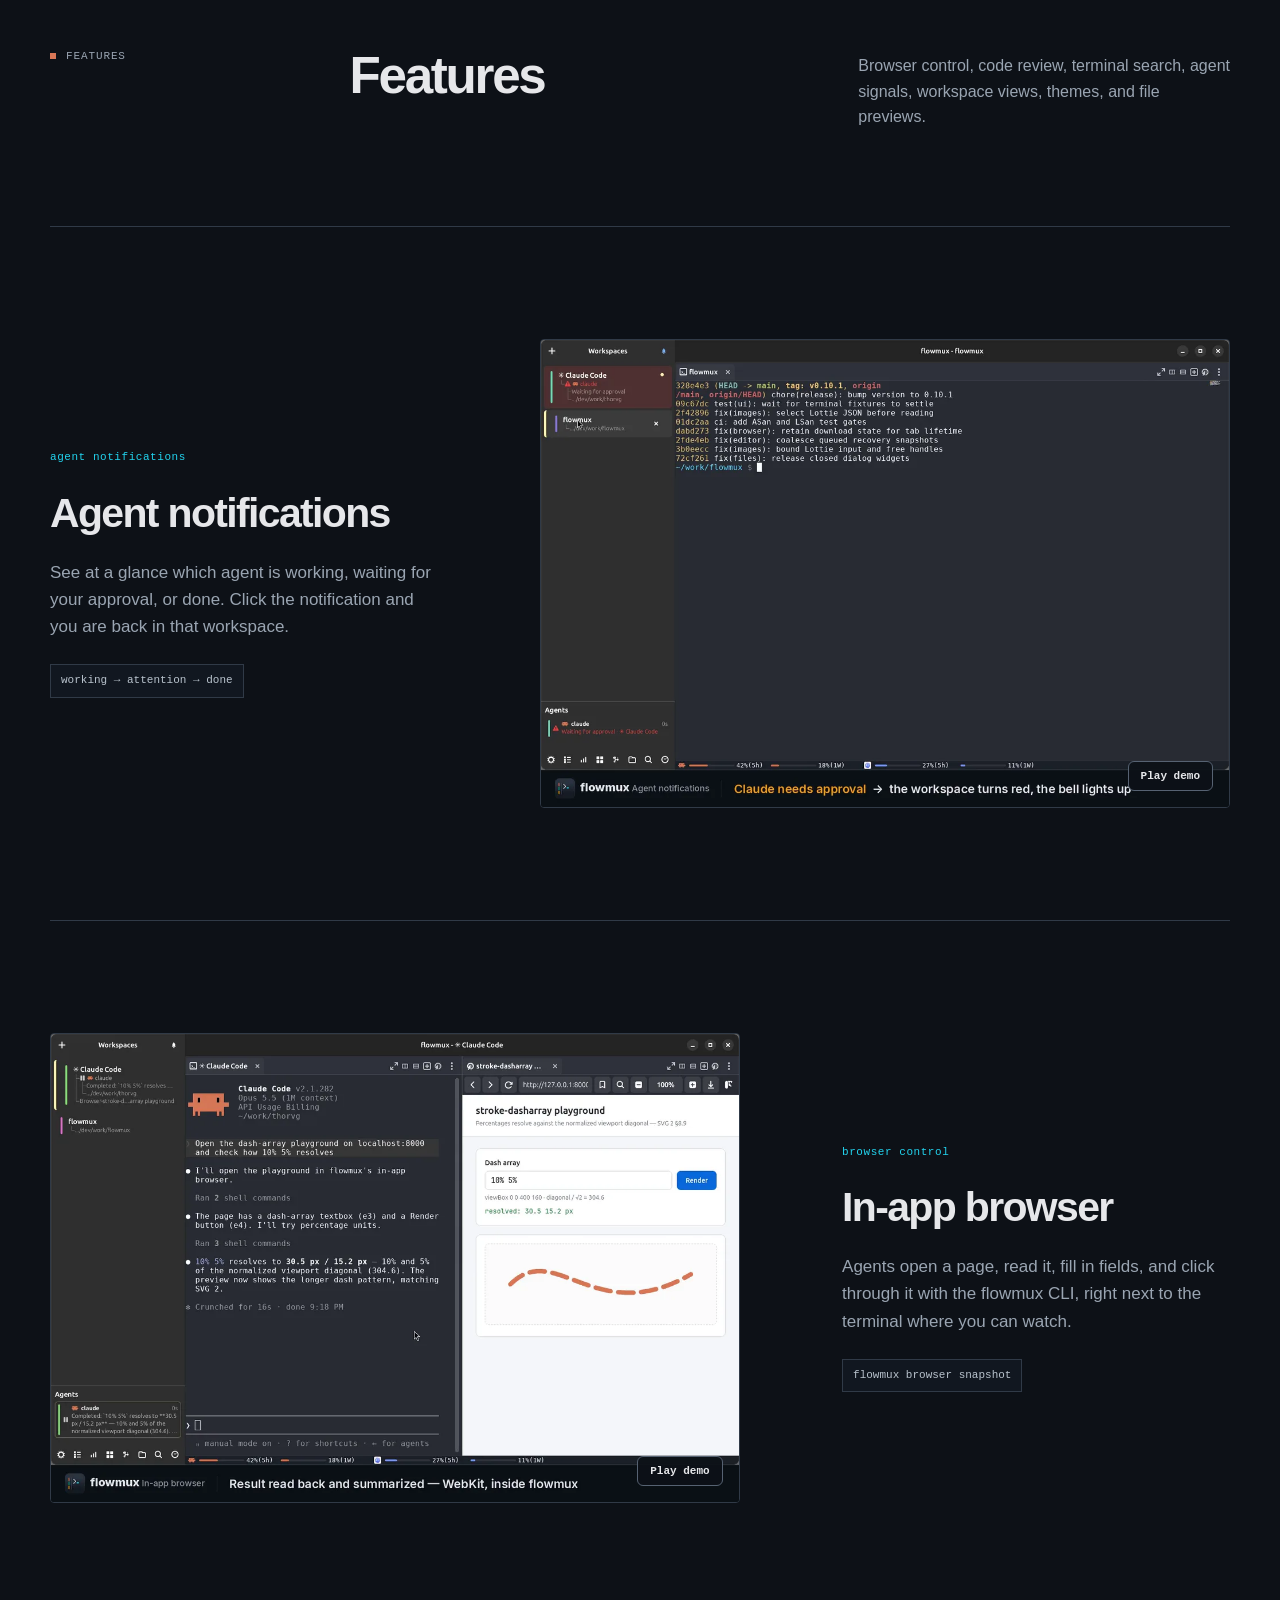
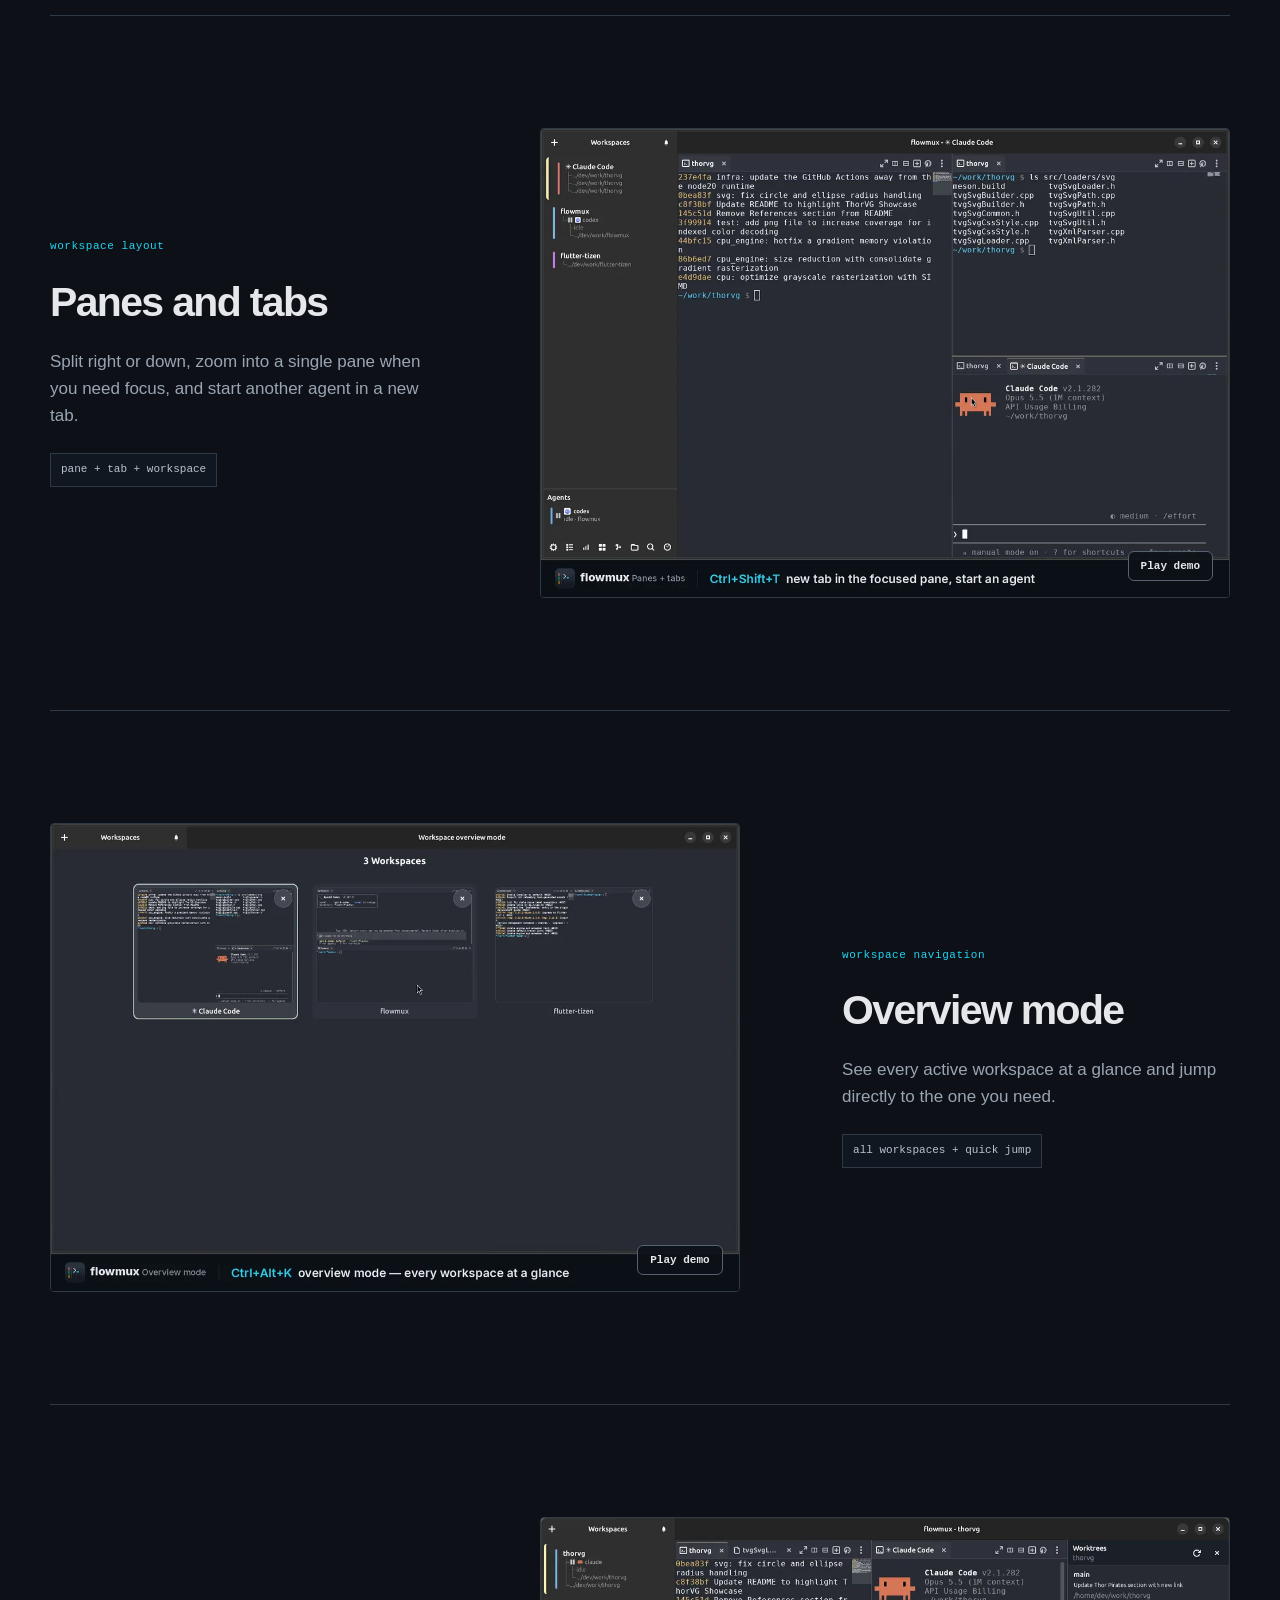
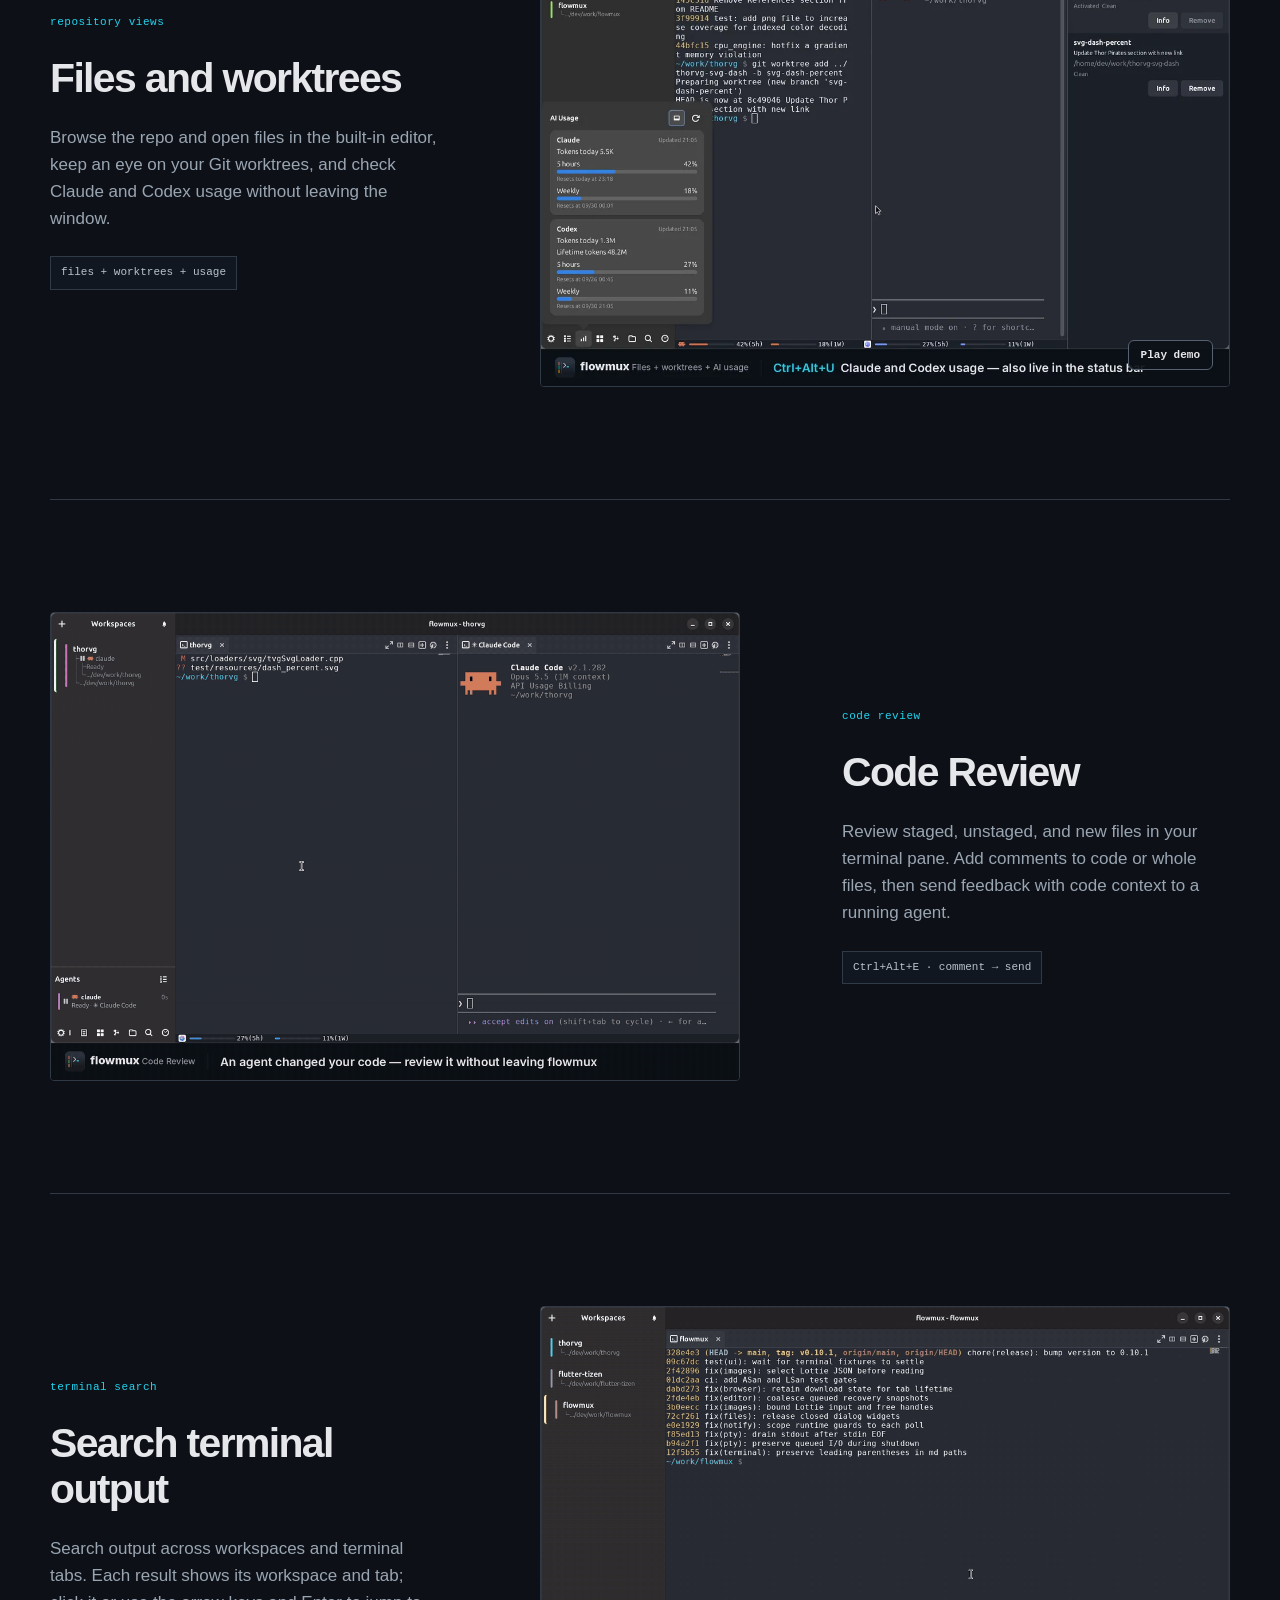
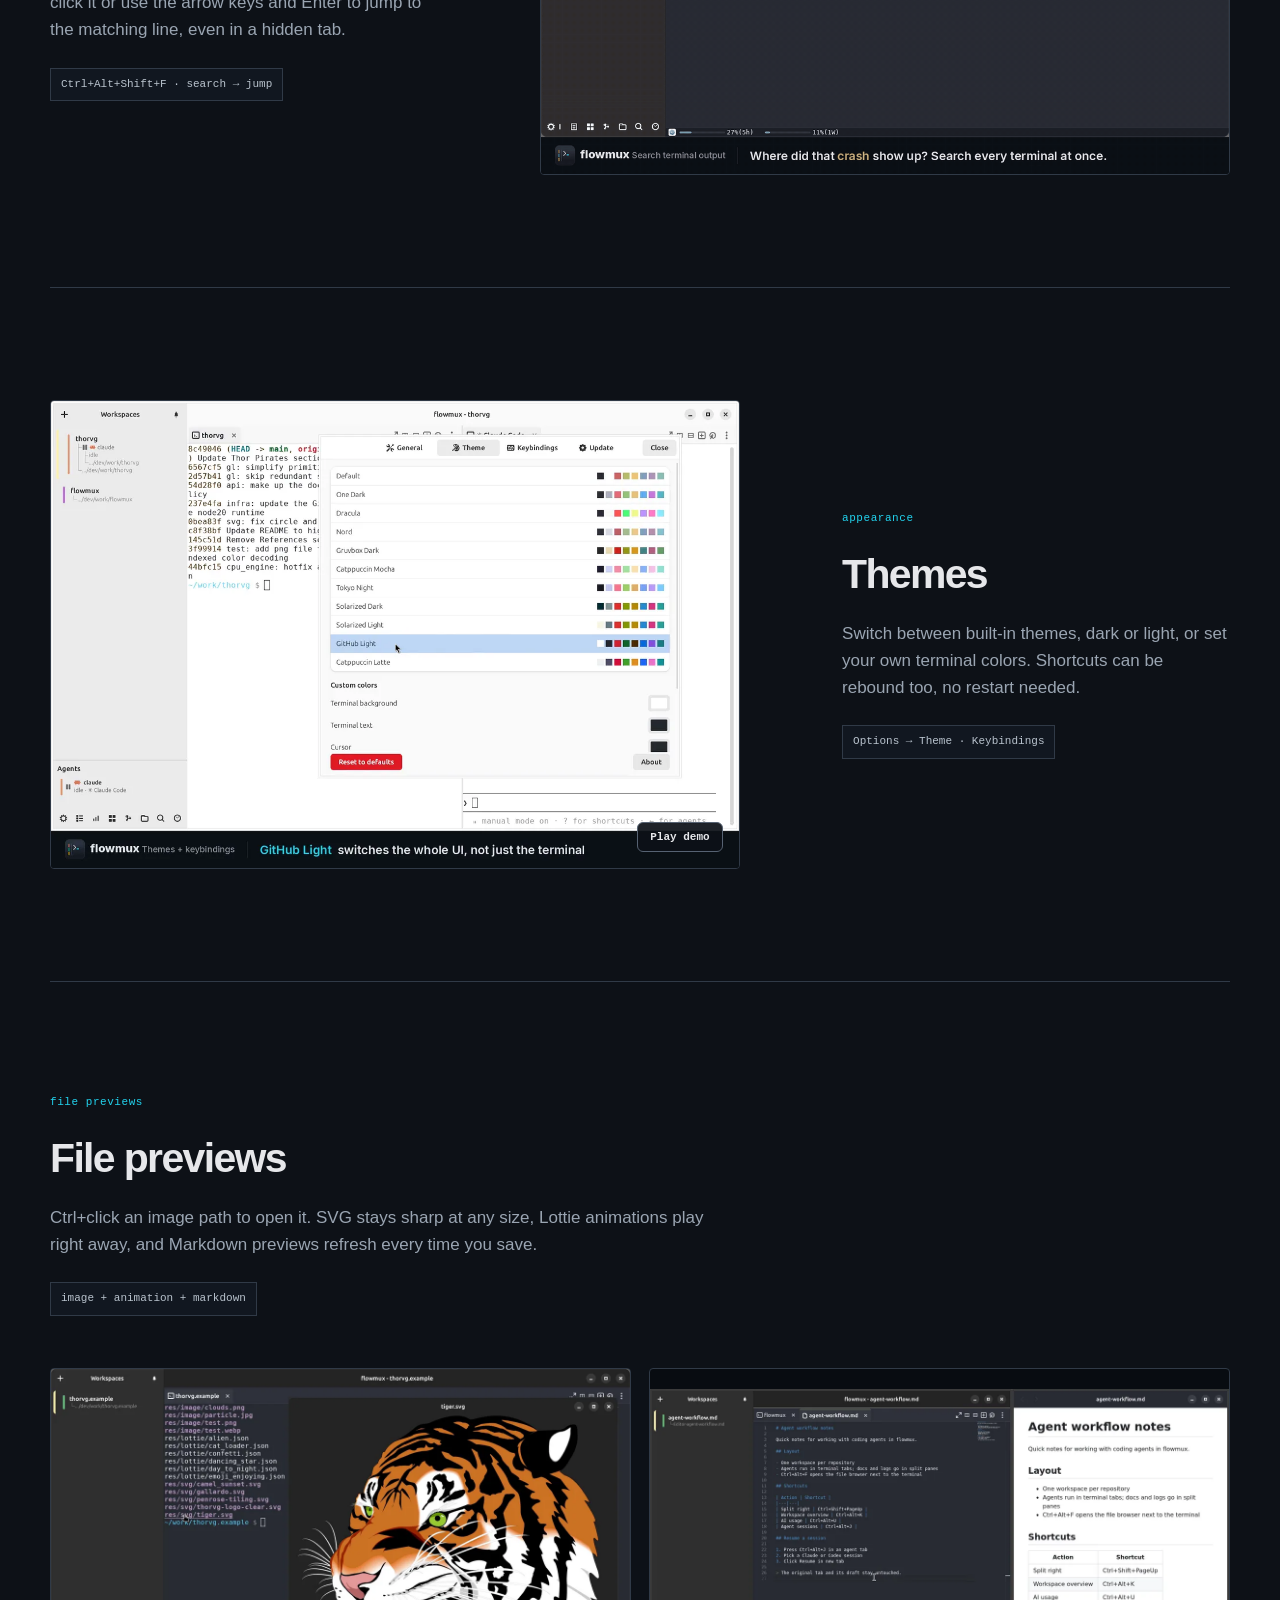
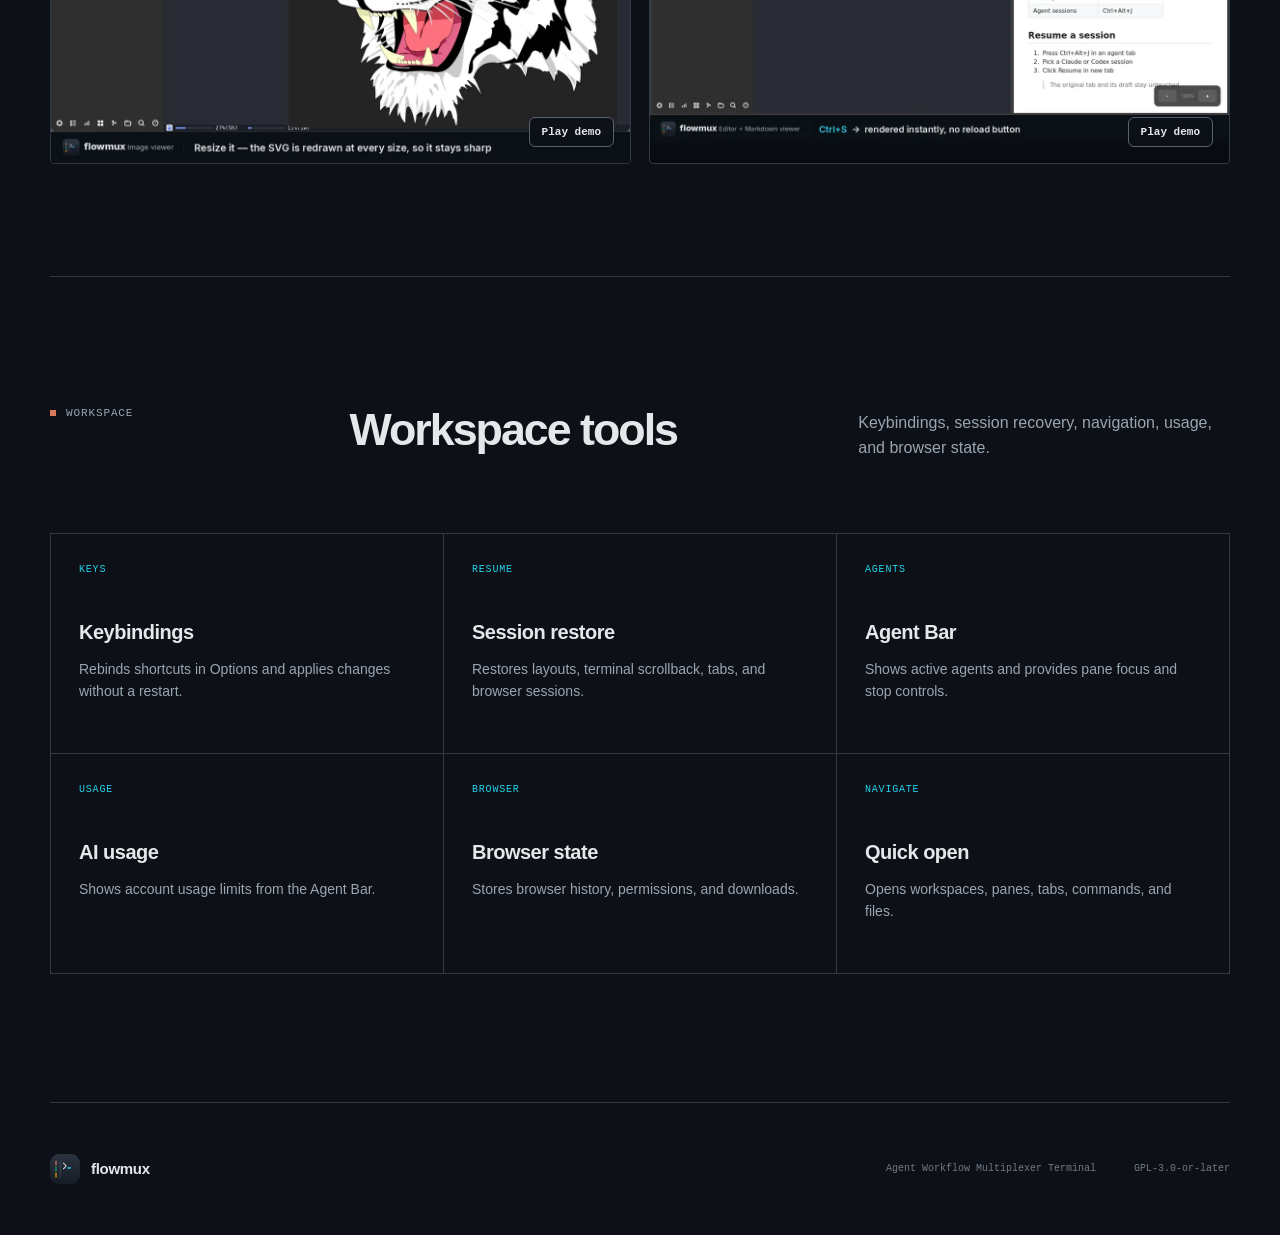
==== commit eee903c8: "feat: showcase terminal search with a demo GIF" ====
--- a/index.html
+++ b/index.html
@@ -146,7 +146,7 @@
         <section class="section-heading" id="features">
           <p class="section-kicker"><span>features</span></p>
           <h2>Features</h2>
-          <p>Browser control, code review, agent signals, workspace views, themes, and file previews.</p>
+          <p>Browser control, code review, terminal search, agent signals, workspace views, themes, and file previews.</p>
         </section>
 
         <section class="feature-list" aria-label="flowmux features">
@@ -302,6 +302,26 @@
               <img
                 src="assets/flowmux-code-review.gif"
                 alt="Code Review: comment on changes and send feedback to an agent"
+                width="1200"
+                height="815"
+                loading="lazy"
+                decoding="async"
+              >
+            </figure>
+          </article>
+
+          <article class="feature" id="terminal-search">
+            <div class="feature-copy">
+              <p class="feature-index">terminal search</p>
+              <h3>Search terminal output</h3>
+              <p>Search output across workspaces and terminal tabs. Each result shows its workspace and tab; click it or use the arrow keys and Enter to jump to the matching line, even in a hidden tab.</p>
+              <code>Ctrl+Alt+Shift+F · search → jump</code>
+            </div>
+
+            <figure class="demo-window">
+              <img
+                src="assets/flowmux-search-terminals.gif"
+                alt="Search terminal output across workspaces and jump to matching lines"
                 width="1200"
                 height="815"
                 loading="lazy"
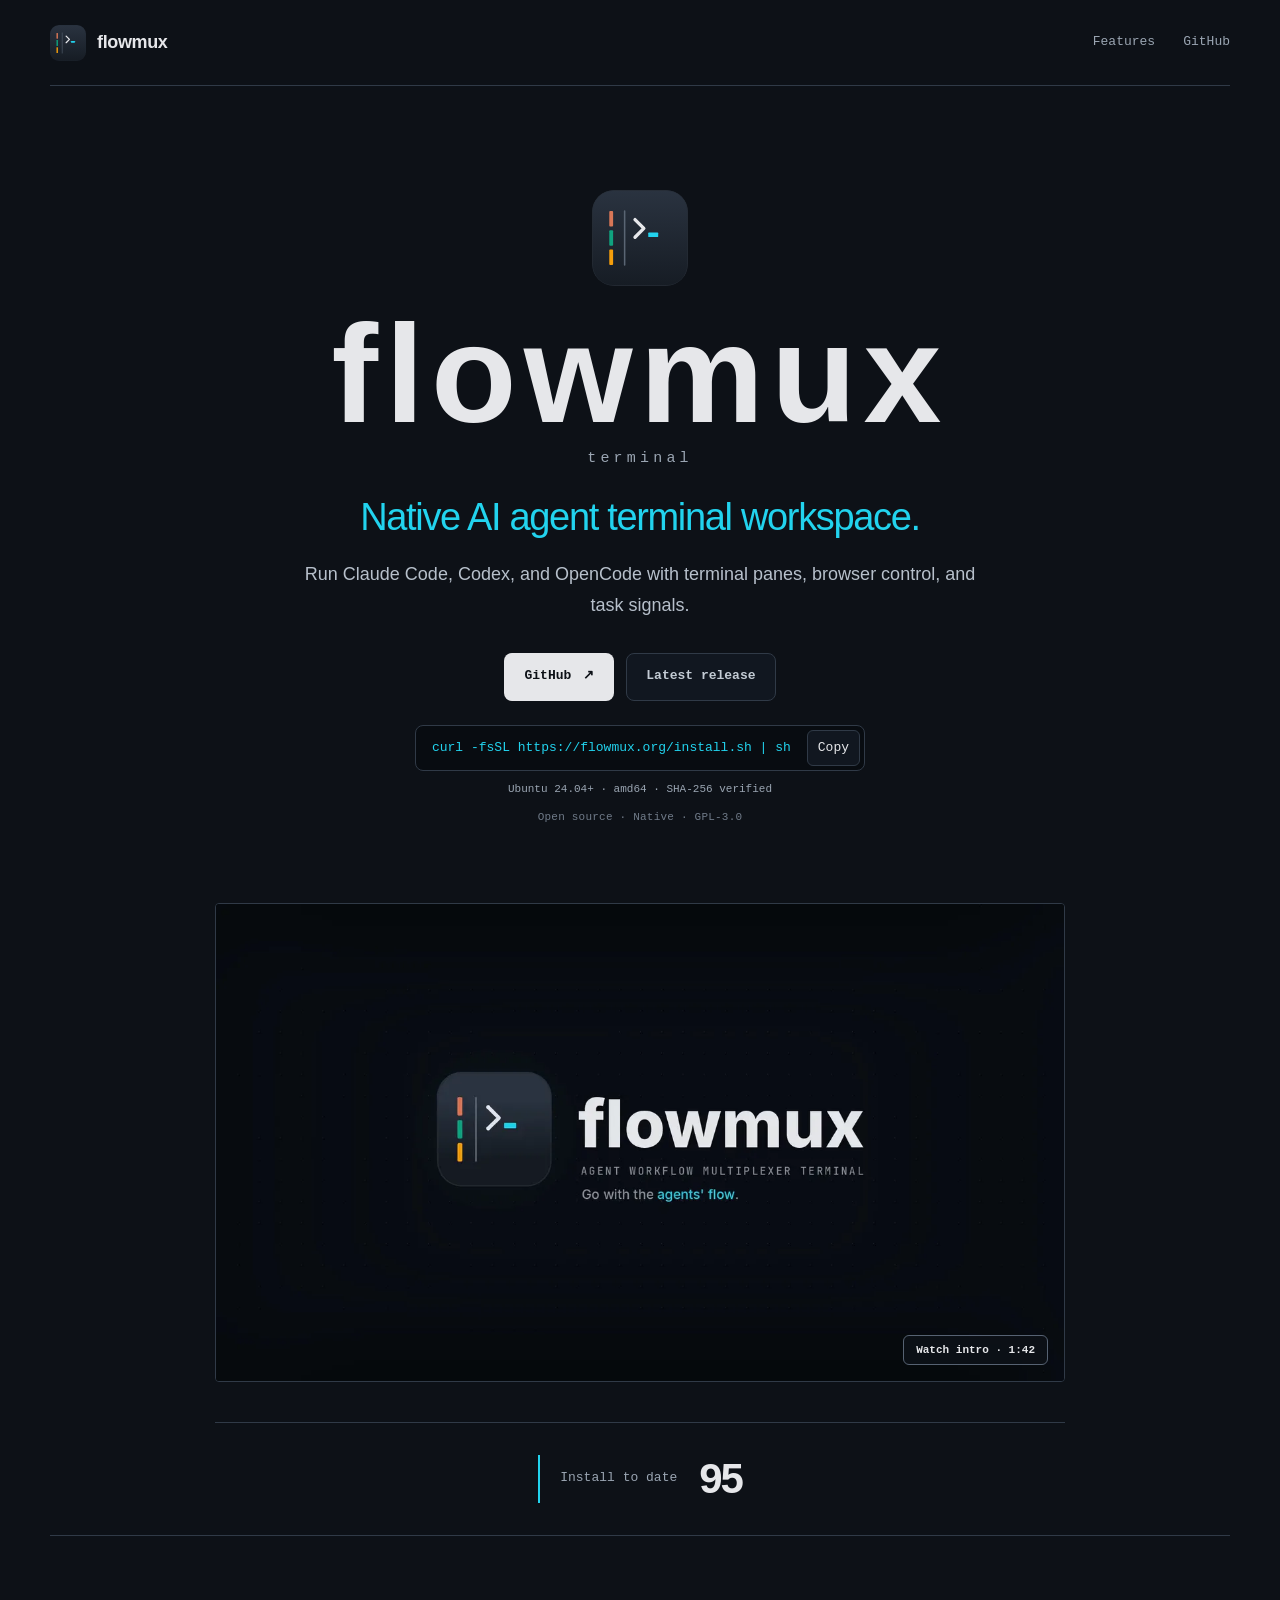
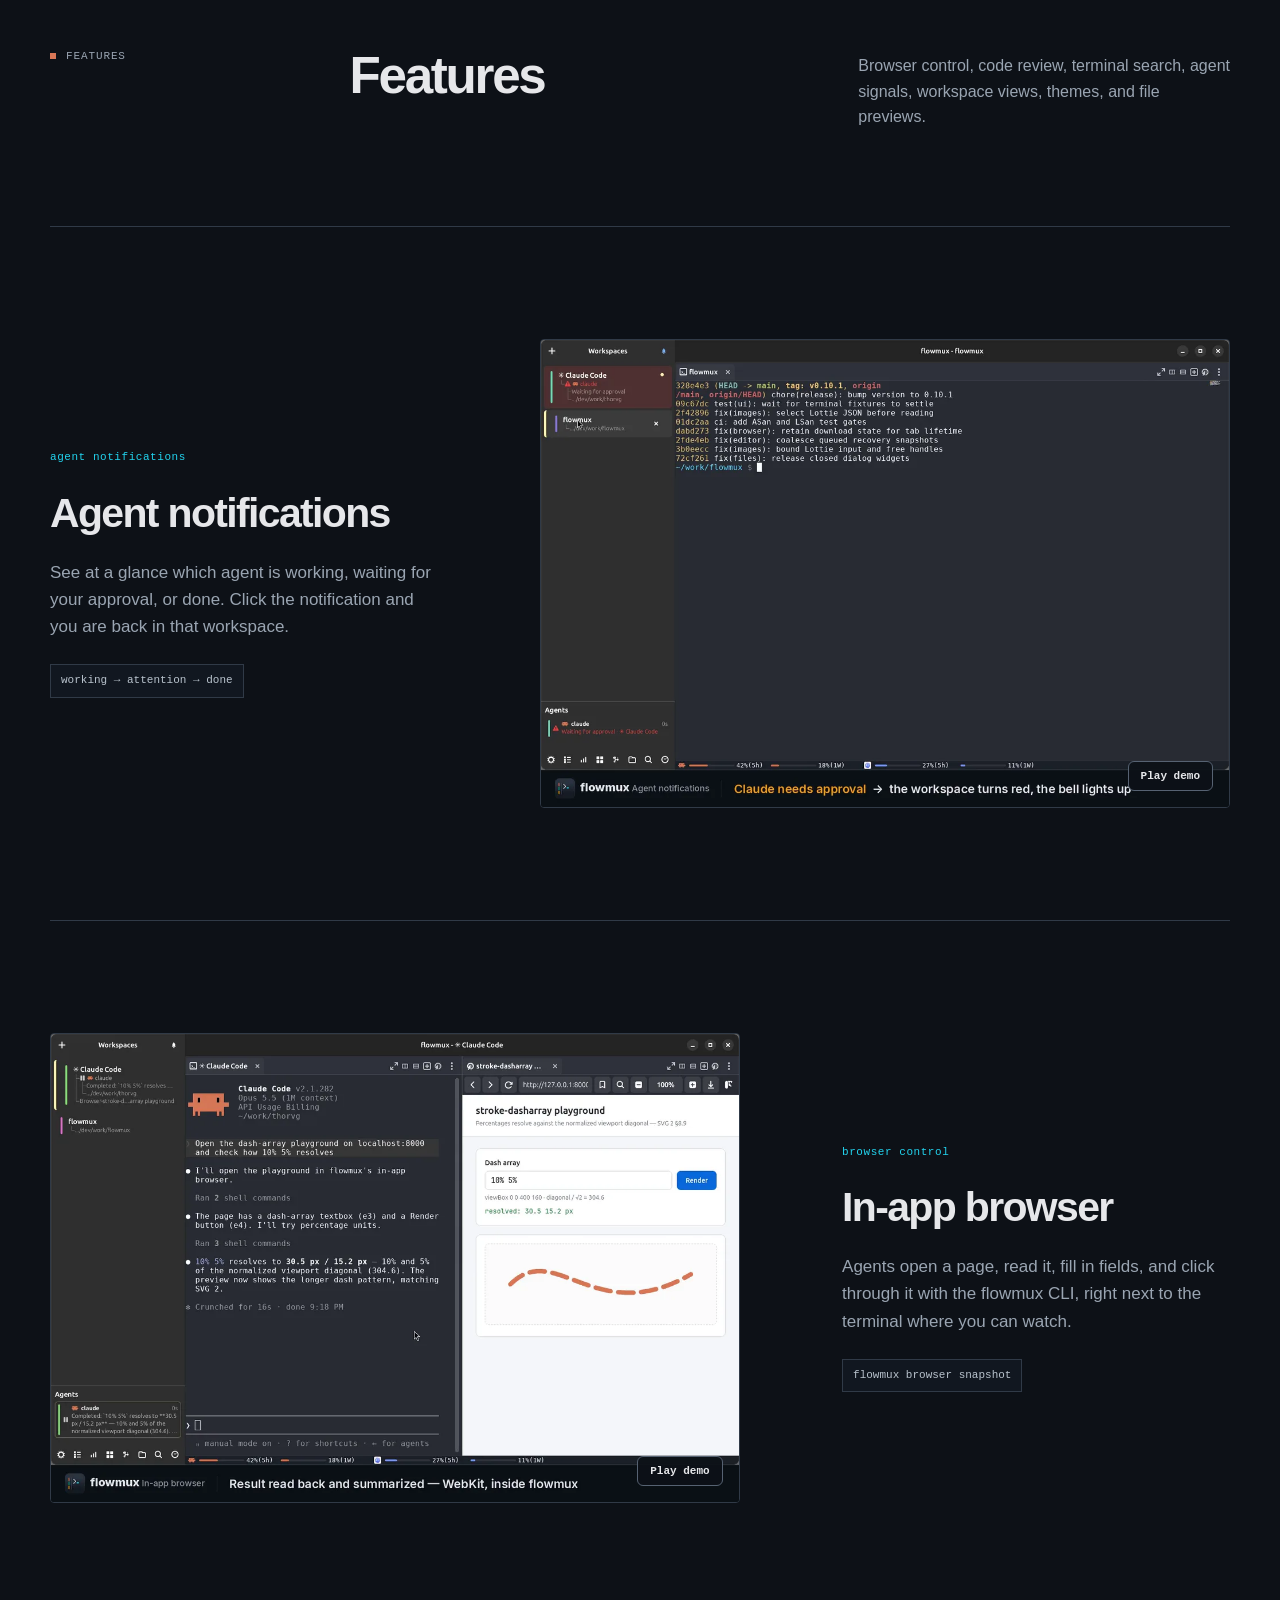
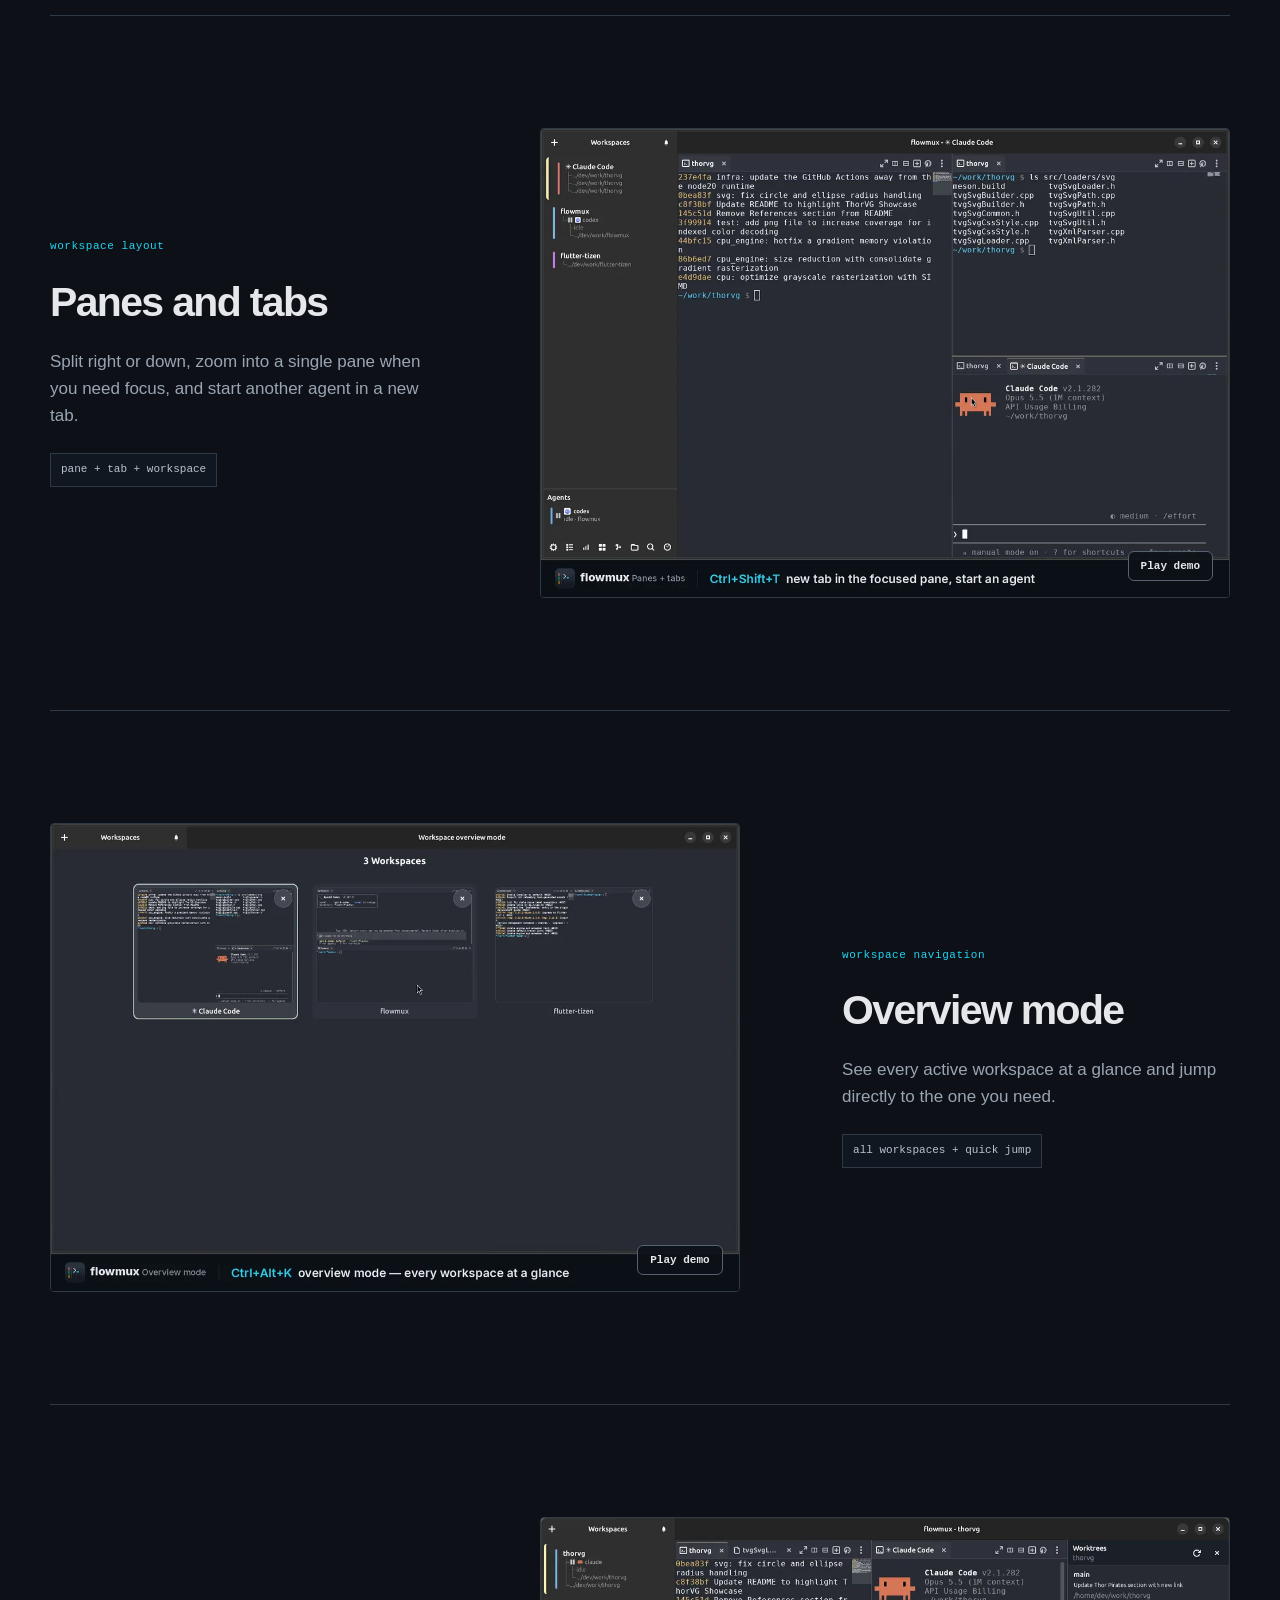
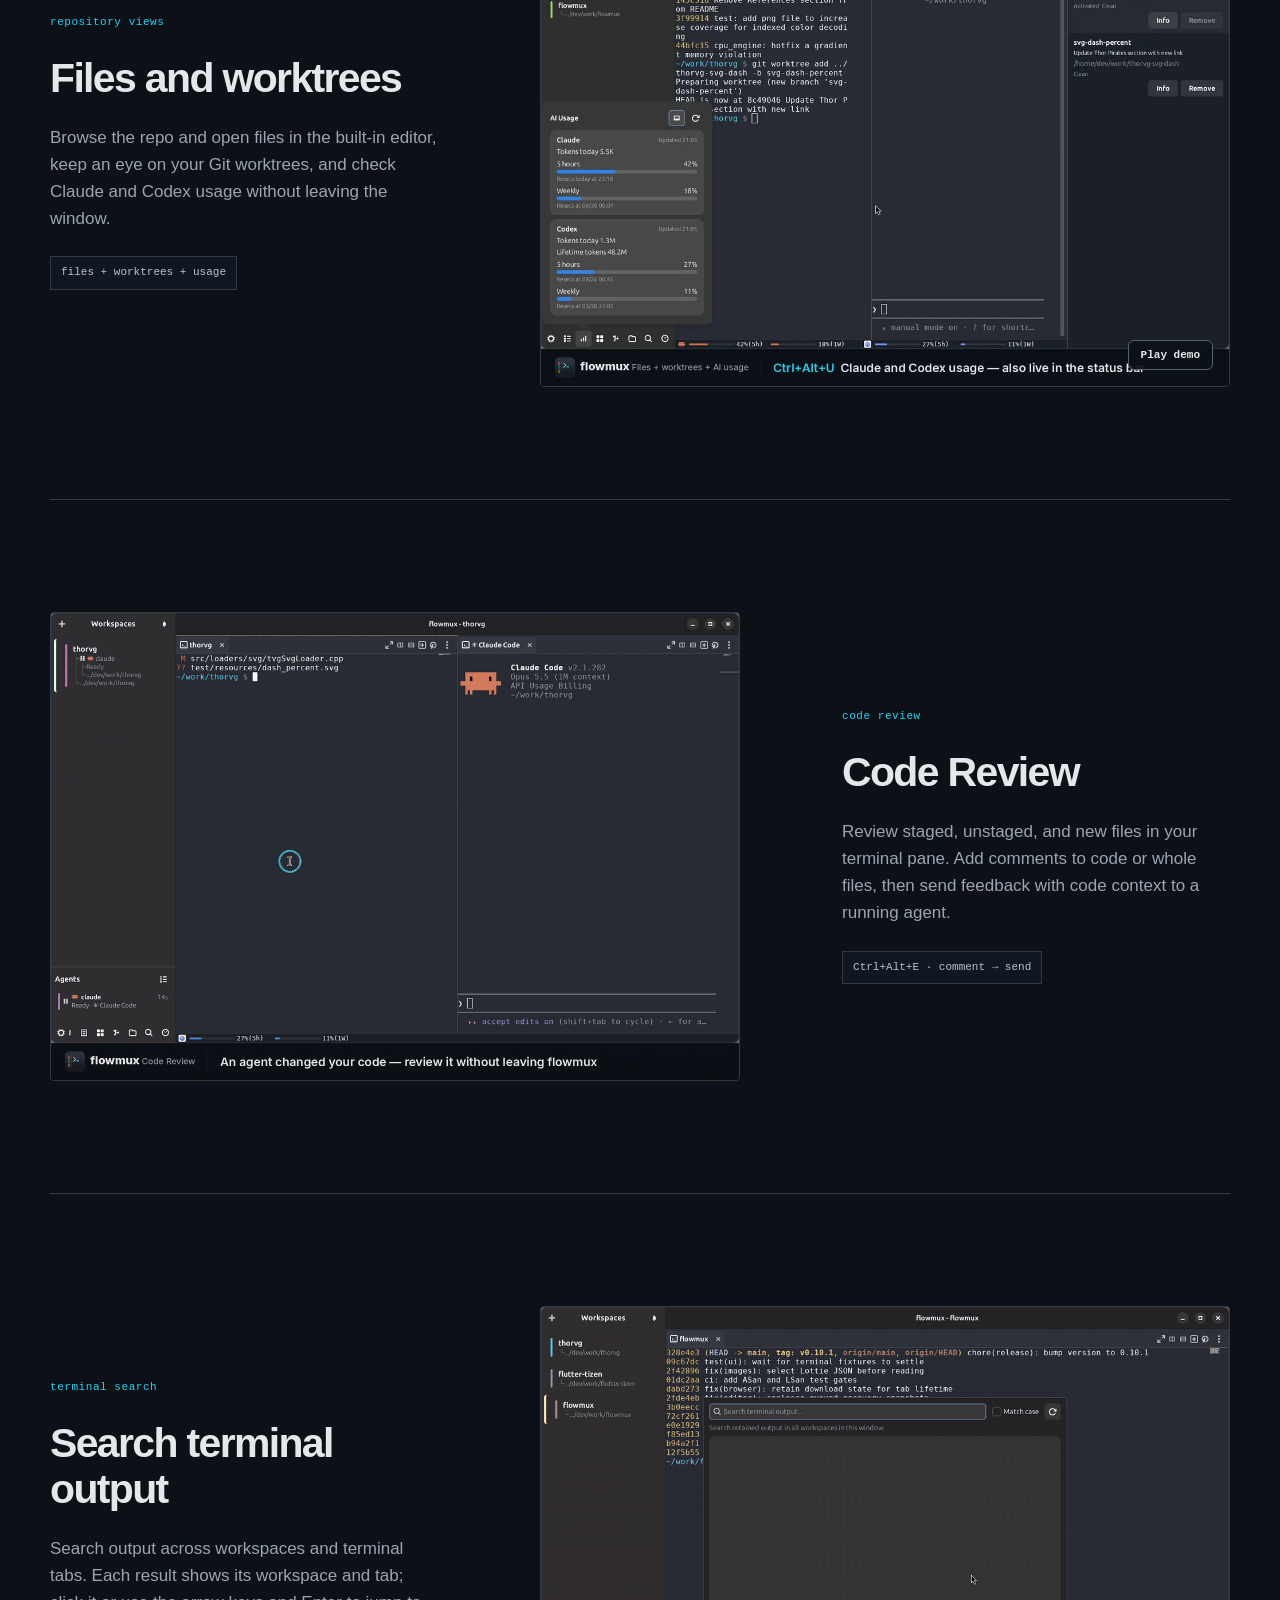
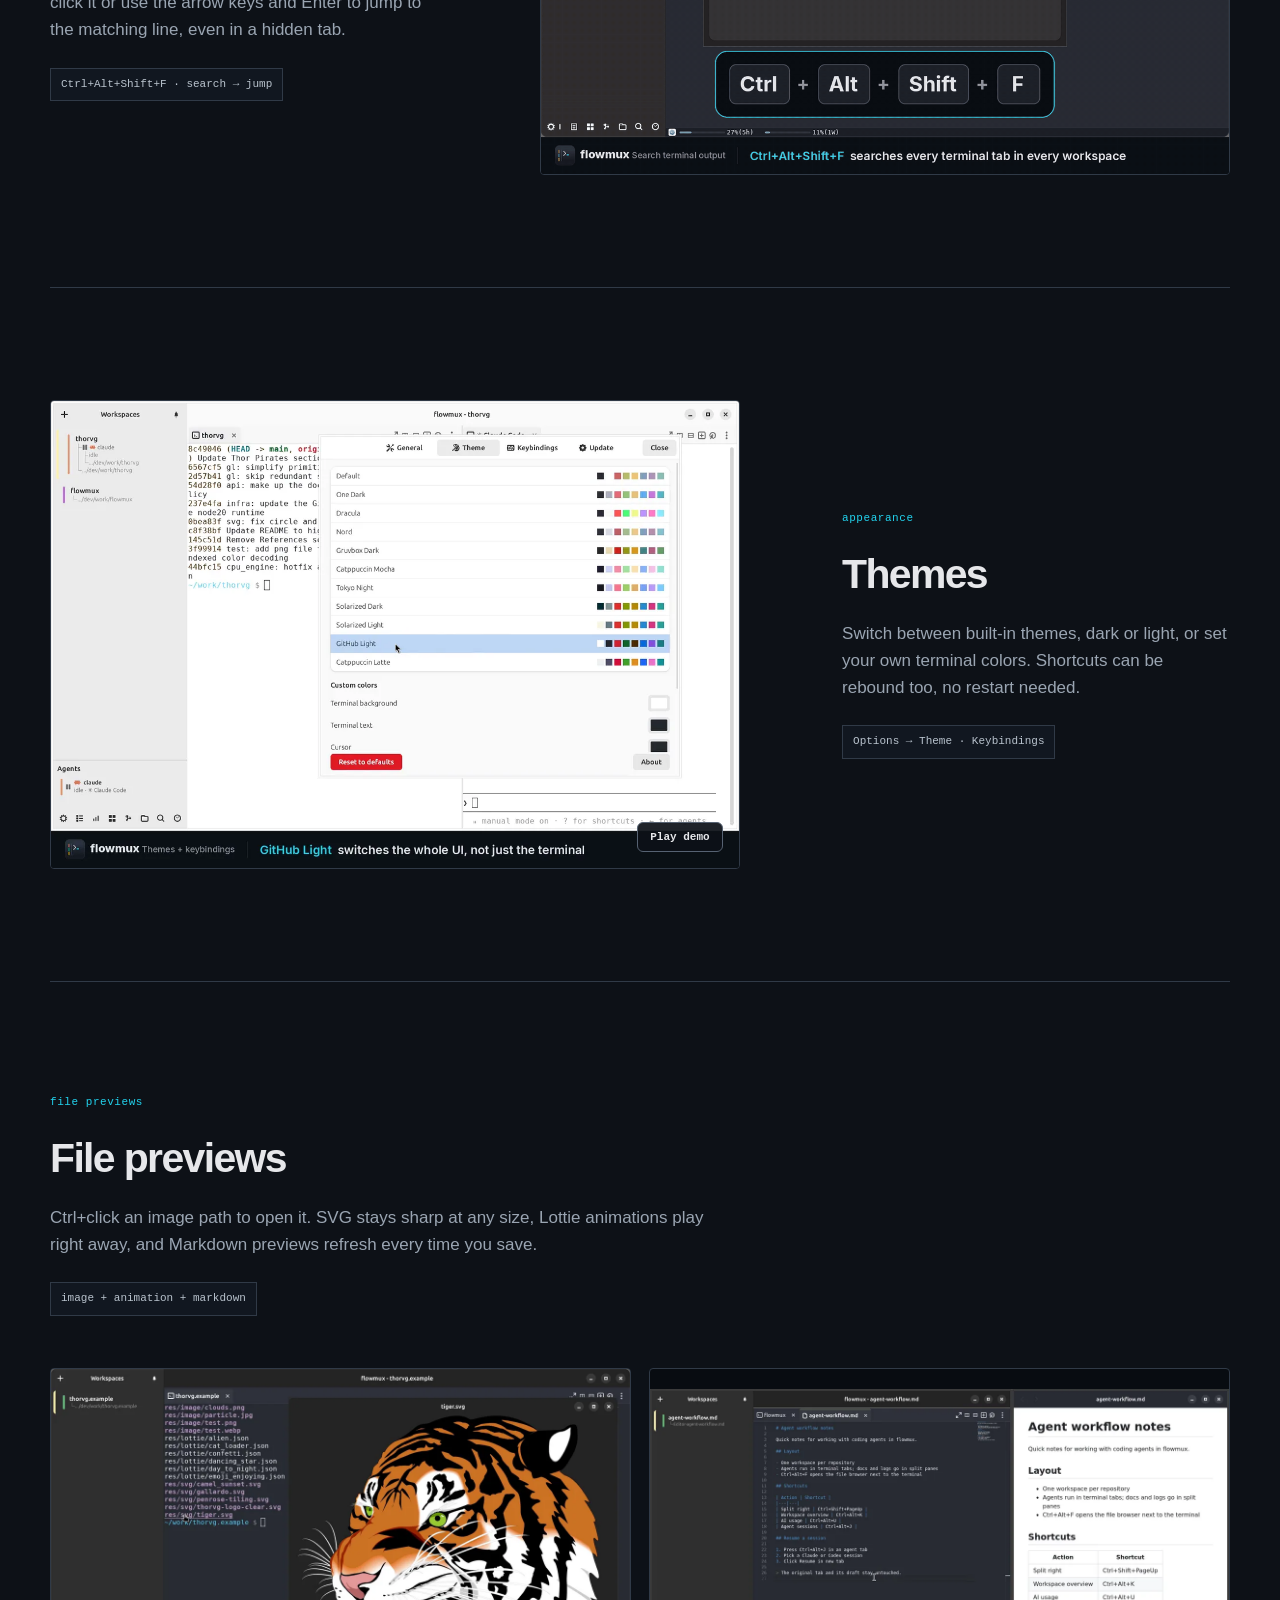
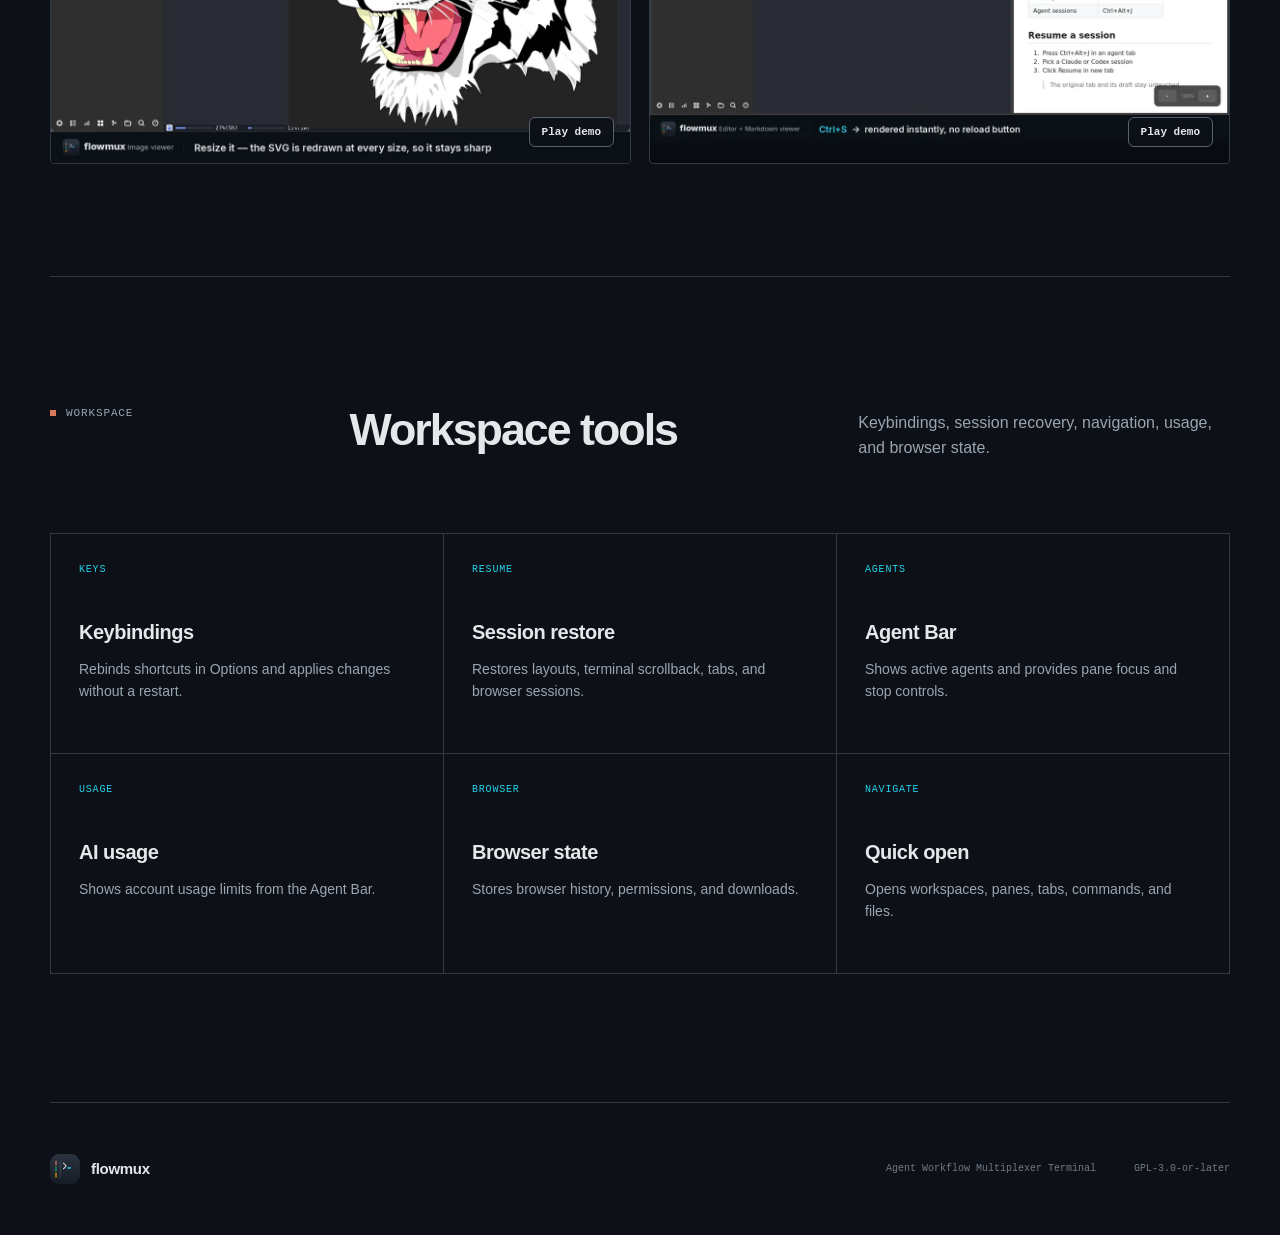
==== commit ef6bb4c2: "feat: update the homepage promo video" ====
--- a/index.html
+++ b/index.html
@@ -127,7 +127,7 @@
                   fetchpriority="high"
                   decoding="async"
                 >
-                <span aria-hidden="true">Watch intro · 1:26</span>
+                <span aria-hidden="true">Watch intro · 1:42</span>
               </button>
             </figure>
             <hr class="install-divider">
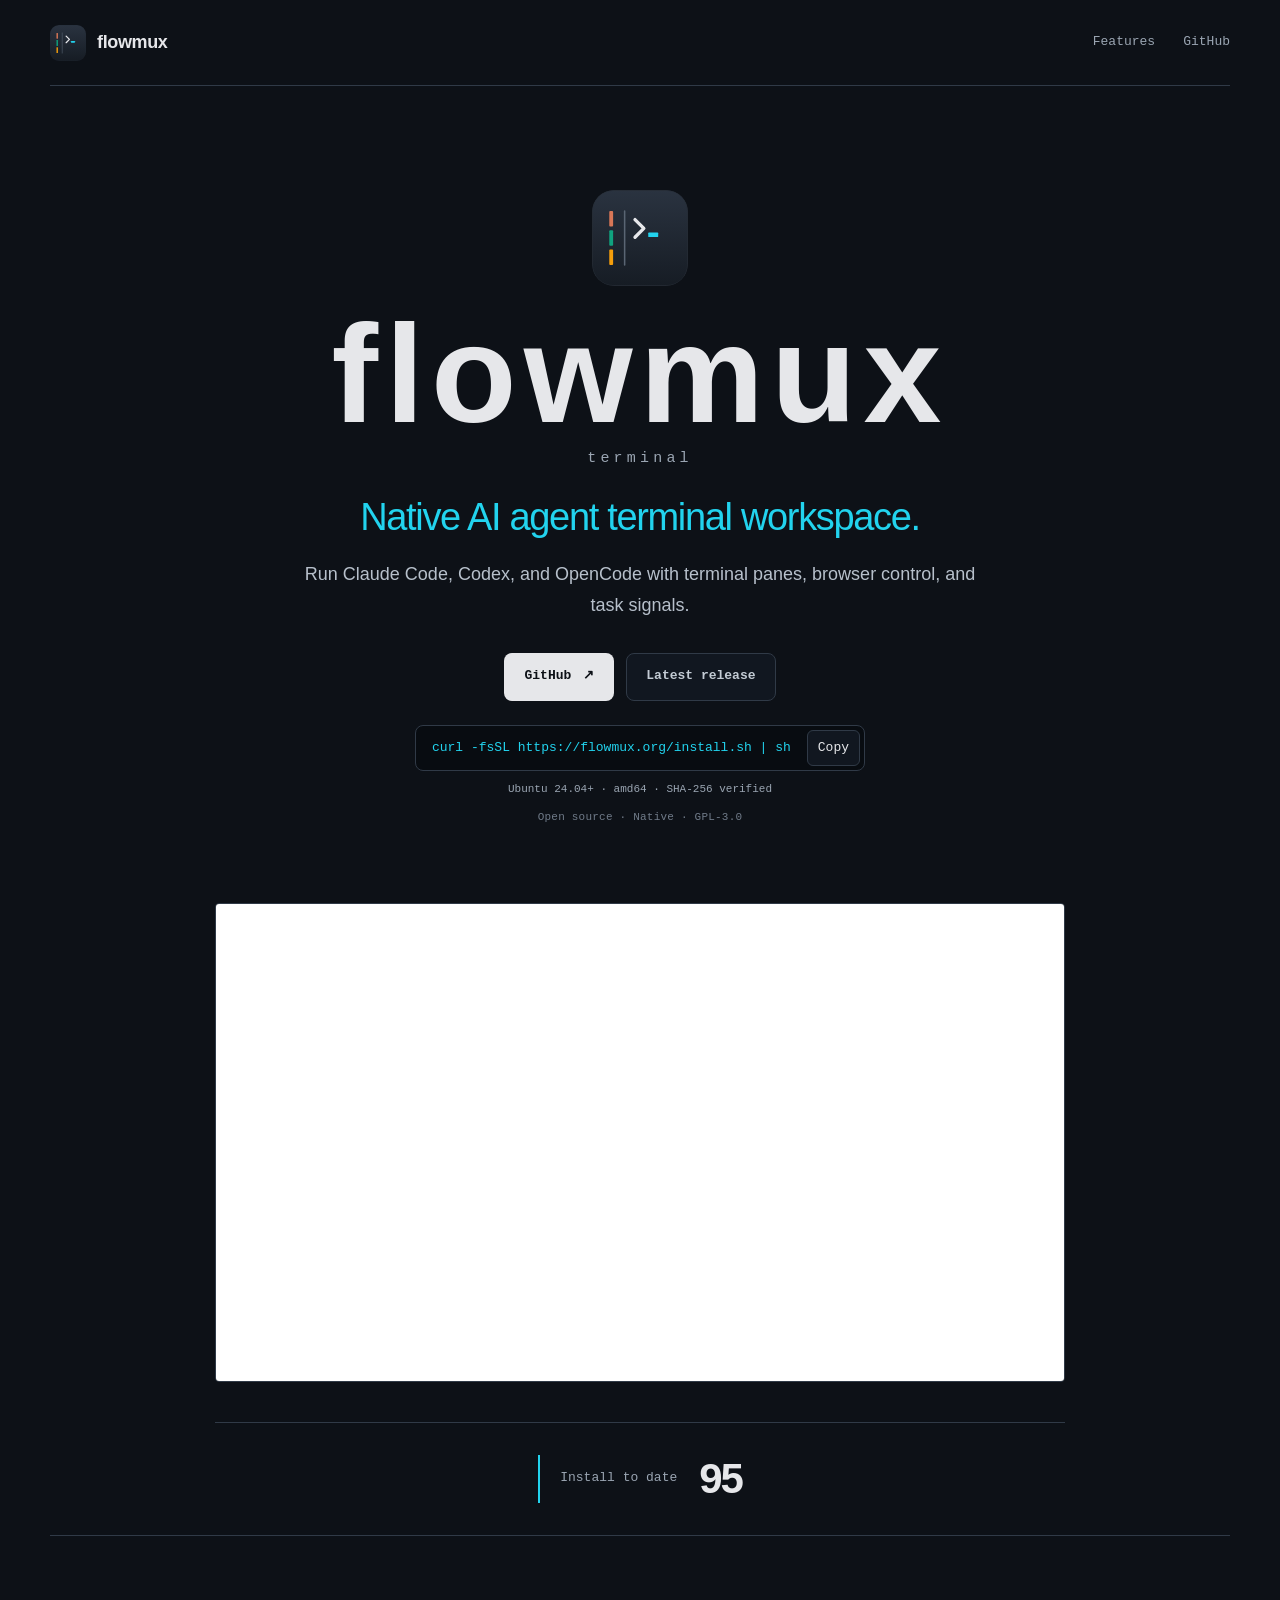
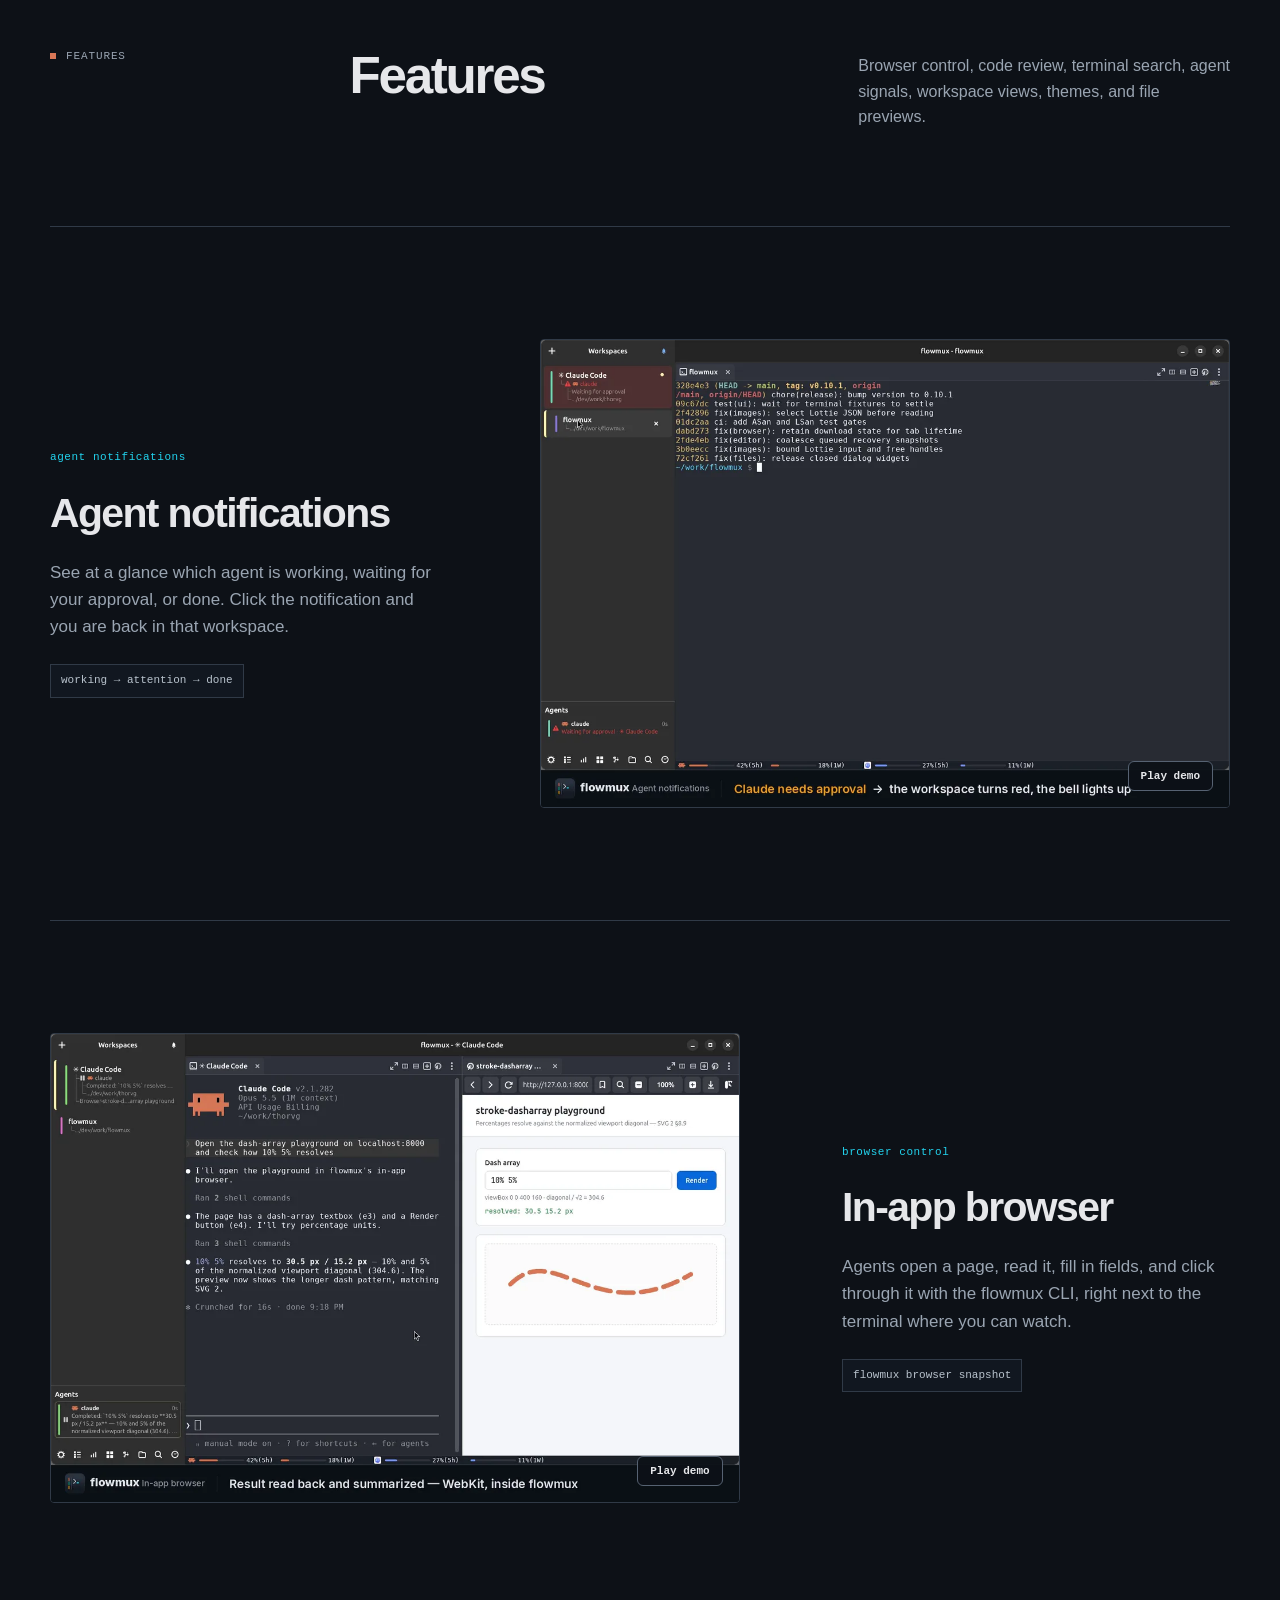
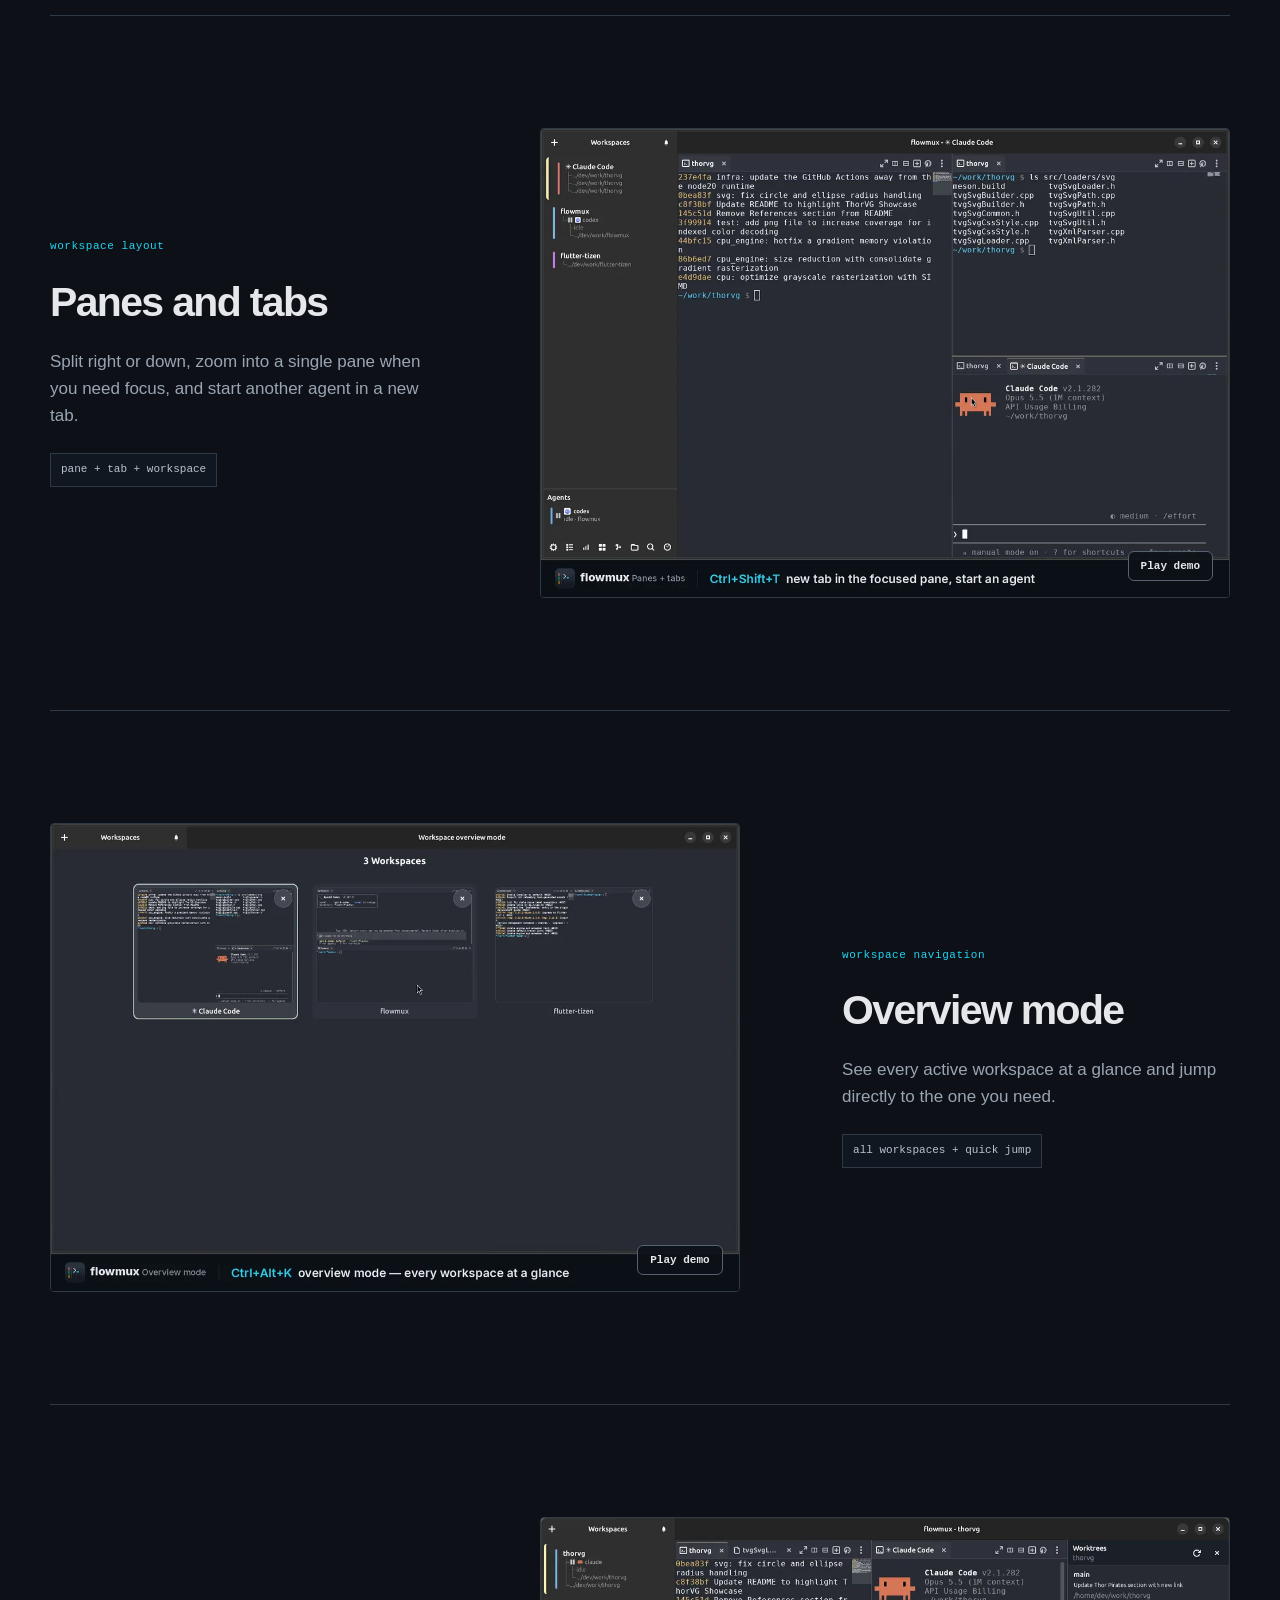
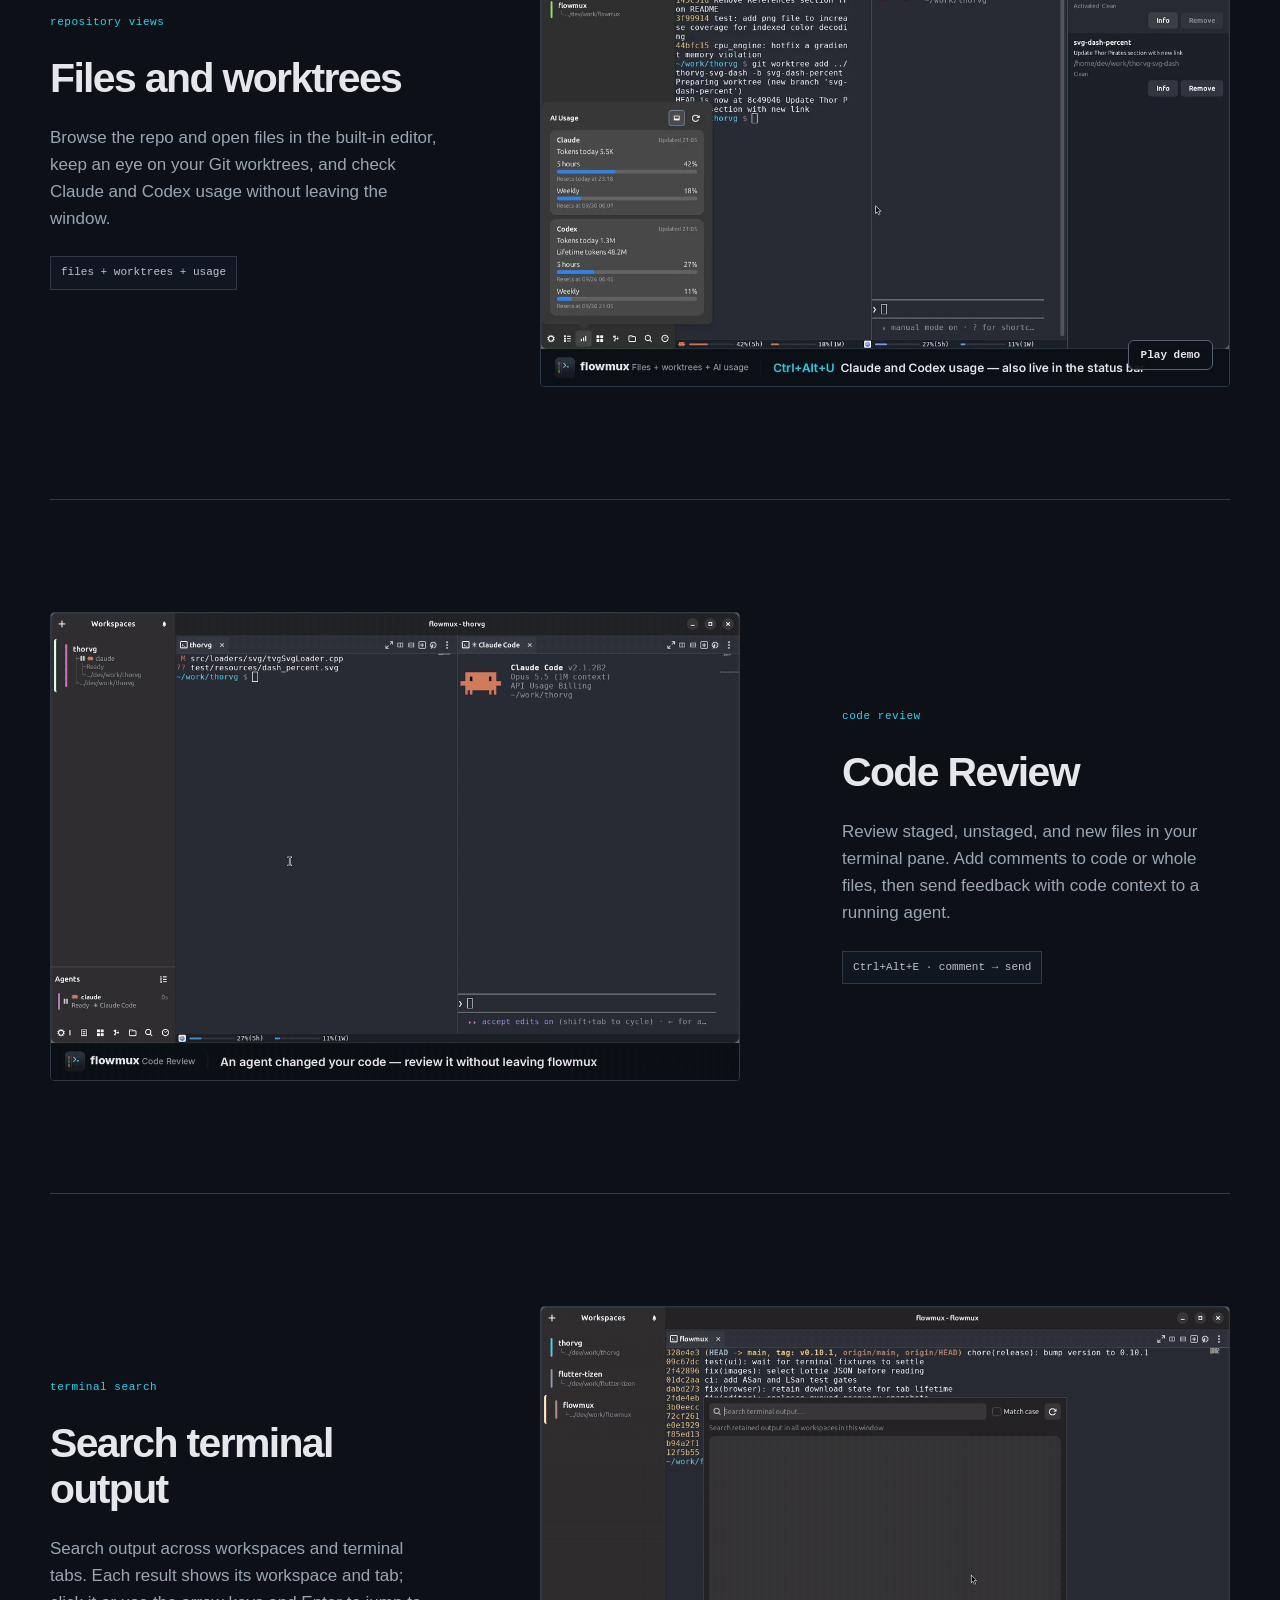
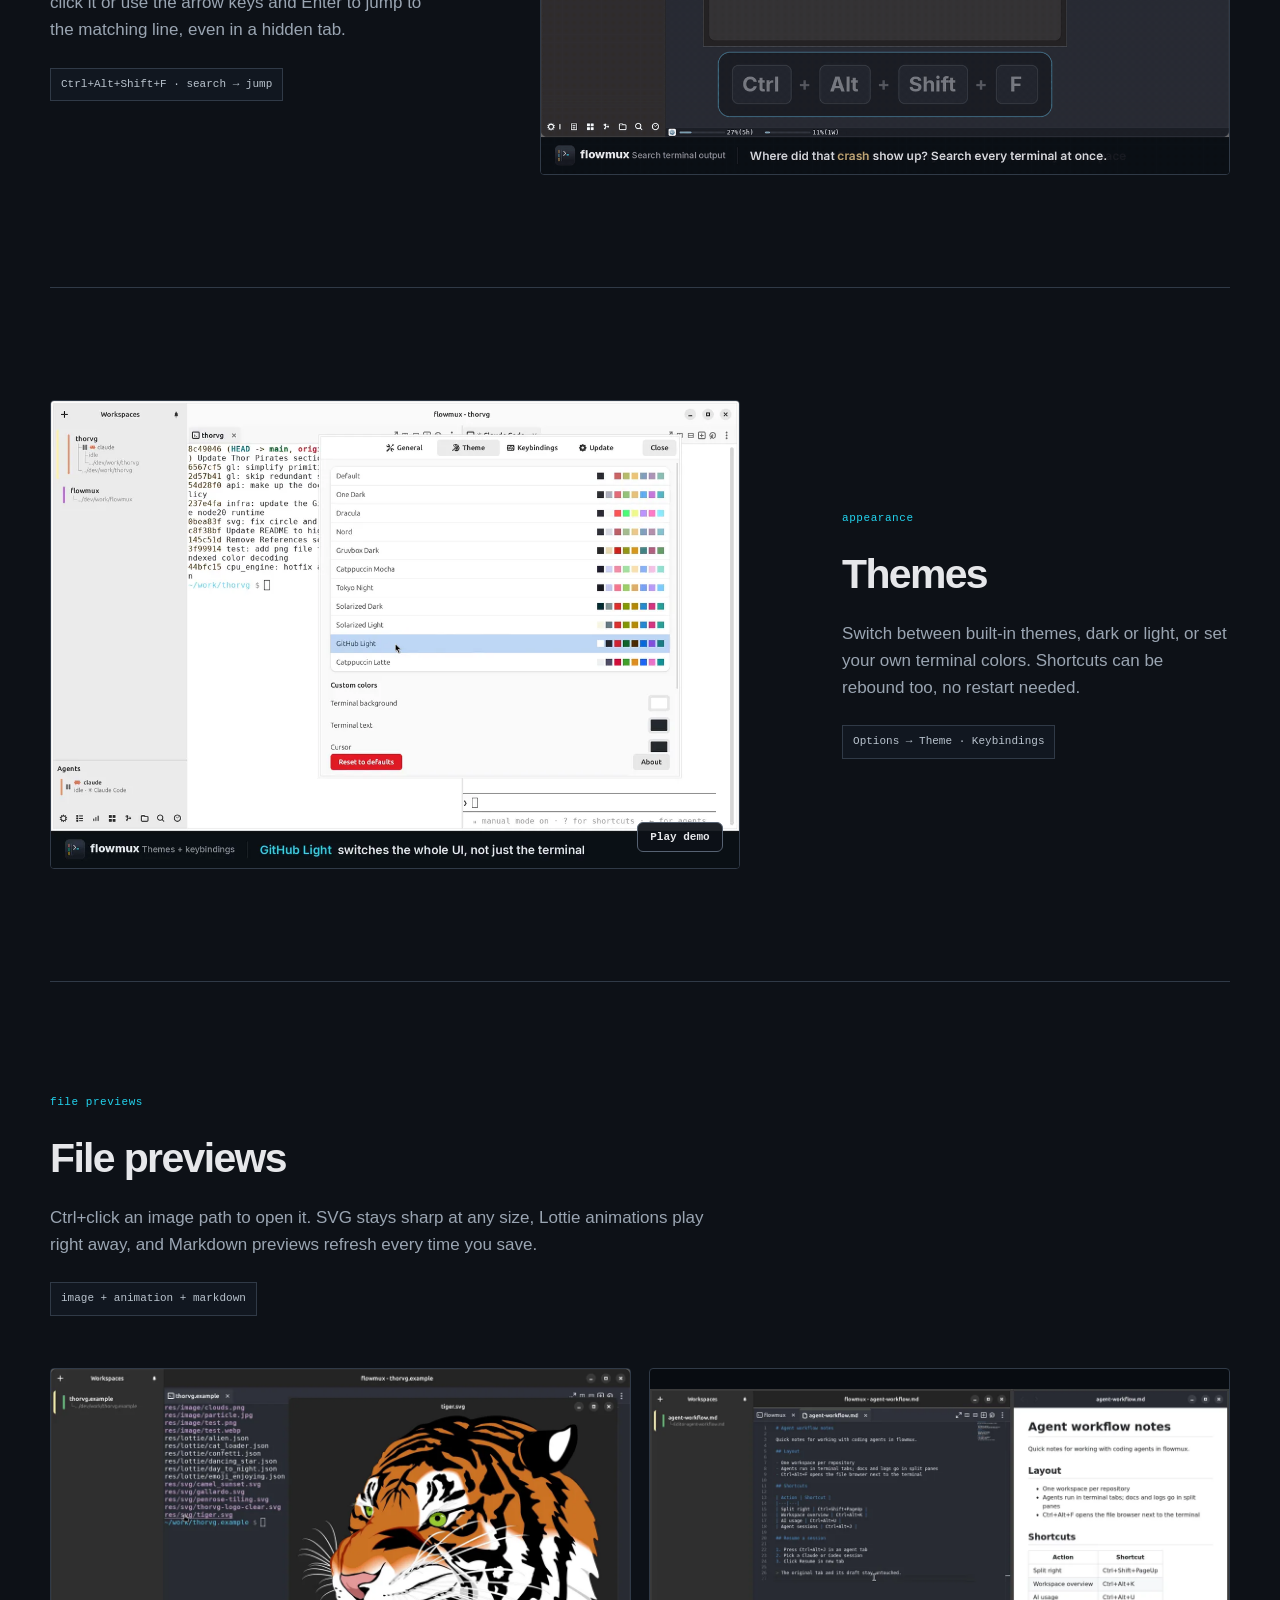
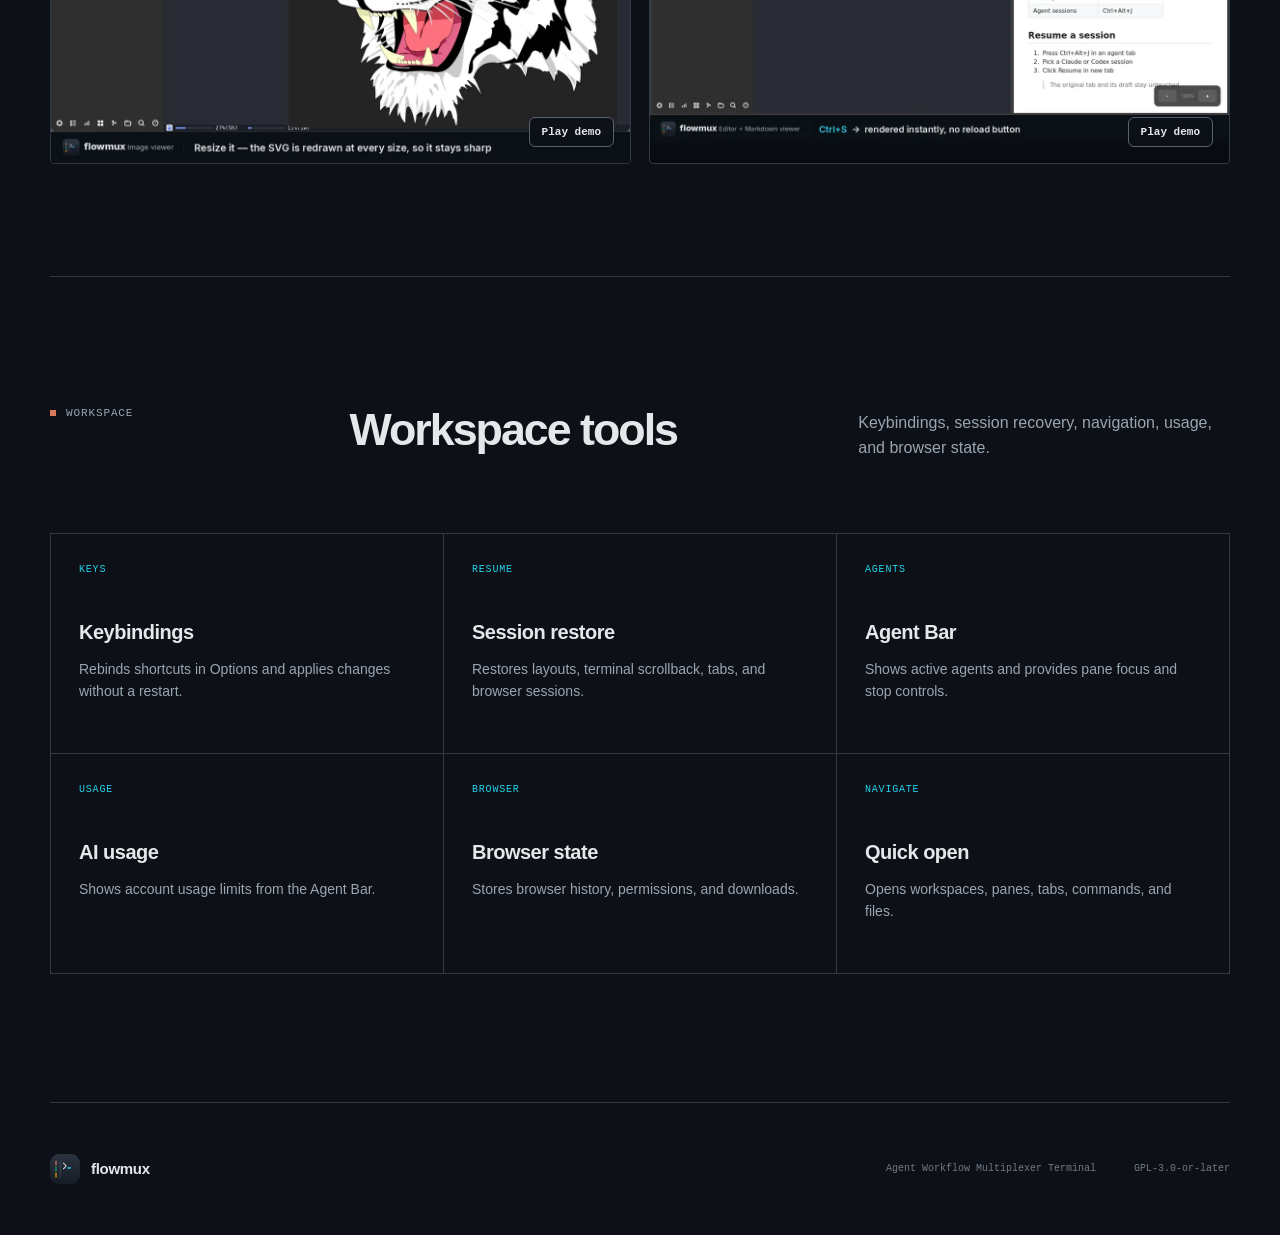
==== commit 31264380: "Replace hero video with YouTube player" ====
--- a/index.html
+++ b/index.html
@@ -112,23 +112,15 @@
 
           <div class="hero-stage">
             <figure class="app-window">
-              <button
-                class="demo-play"
-                type="button"
-                data-video="assets/flowmux-intro.mp4"
-                data-intro
-                aria-label="Watch the flowmux intro video"
-              >
-                <img
-                  src="assets/flowmux-intro.webp"
-                  alt=""
-                  width="1280"
-                  height="720"
-                  fetchpriority="high"
-                  decoding="async"
-                >
-                <span aria-hidden="true">Watch intro · 1:42</span>
-              </button>
+              <iframe
+                src="https://www.youtube.com/embed/9o_WNinRjGY"
+                title="flowmux intro video"
+                width="1280"
+                height="720"
+                allow="accelerometer; autoplay; clipboard-write; encrypted-media; gyroscope; picture-in-picture; web-share"
+                referrerpolicy="strict-origin-when-cross-origin"
+                allowfullscreen
+              ></iframe>
             </figure>
             <hr class="install-divider">
             <a
@@ -519,7 +511,6 @@
         button.addEventListener("click", () => {
           const image = button.querySelector("img");
           const video = document.createElement("video");
-          const isIntro = button.hasAttribute("data-intro");
 
           video.src = button.dataset.video;
           video.poster = image.currentSrc;
@@ -528,8 +519,8 @@
           video.preload = "none";
           video.controls = true;
           video.autoplay = true;
-          video.loop = !isIntro;
-          video.muted = !isIntro;
+          video.loop = true;
+          video.muted = true;
           video.playsInline = true;
           video.setAttribute("aria-label", button.getAttribute("aria-label"));
 
--- a/styles.css
+++ b/styles.css
@@ -315,8 +315,14 @@
   background: #080c11;
 }
 
-.app-window img,
-.app-window video,
+.app-window iframe {
+  display: block;
+  width: 100%;
+  height: auto;
+  aspect-ratio: 16 / 9;
+  border: 0;
+}
+
 .demo-window img,
 .demo-window video {
   display: block;
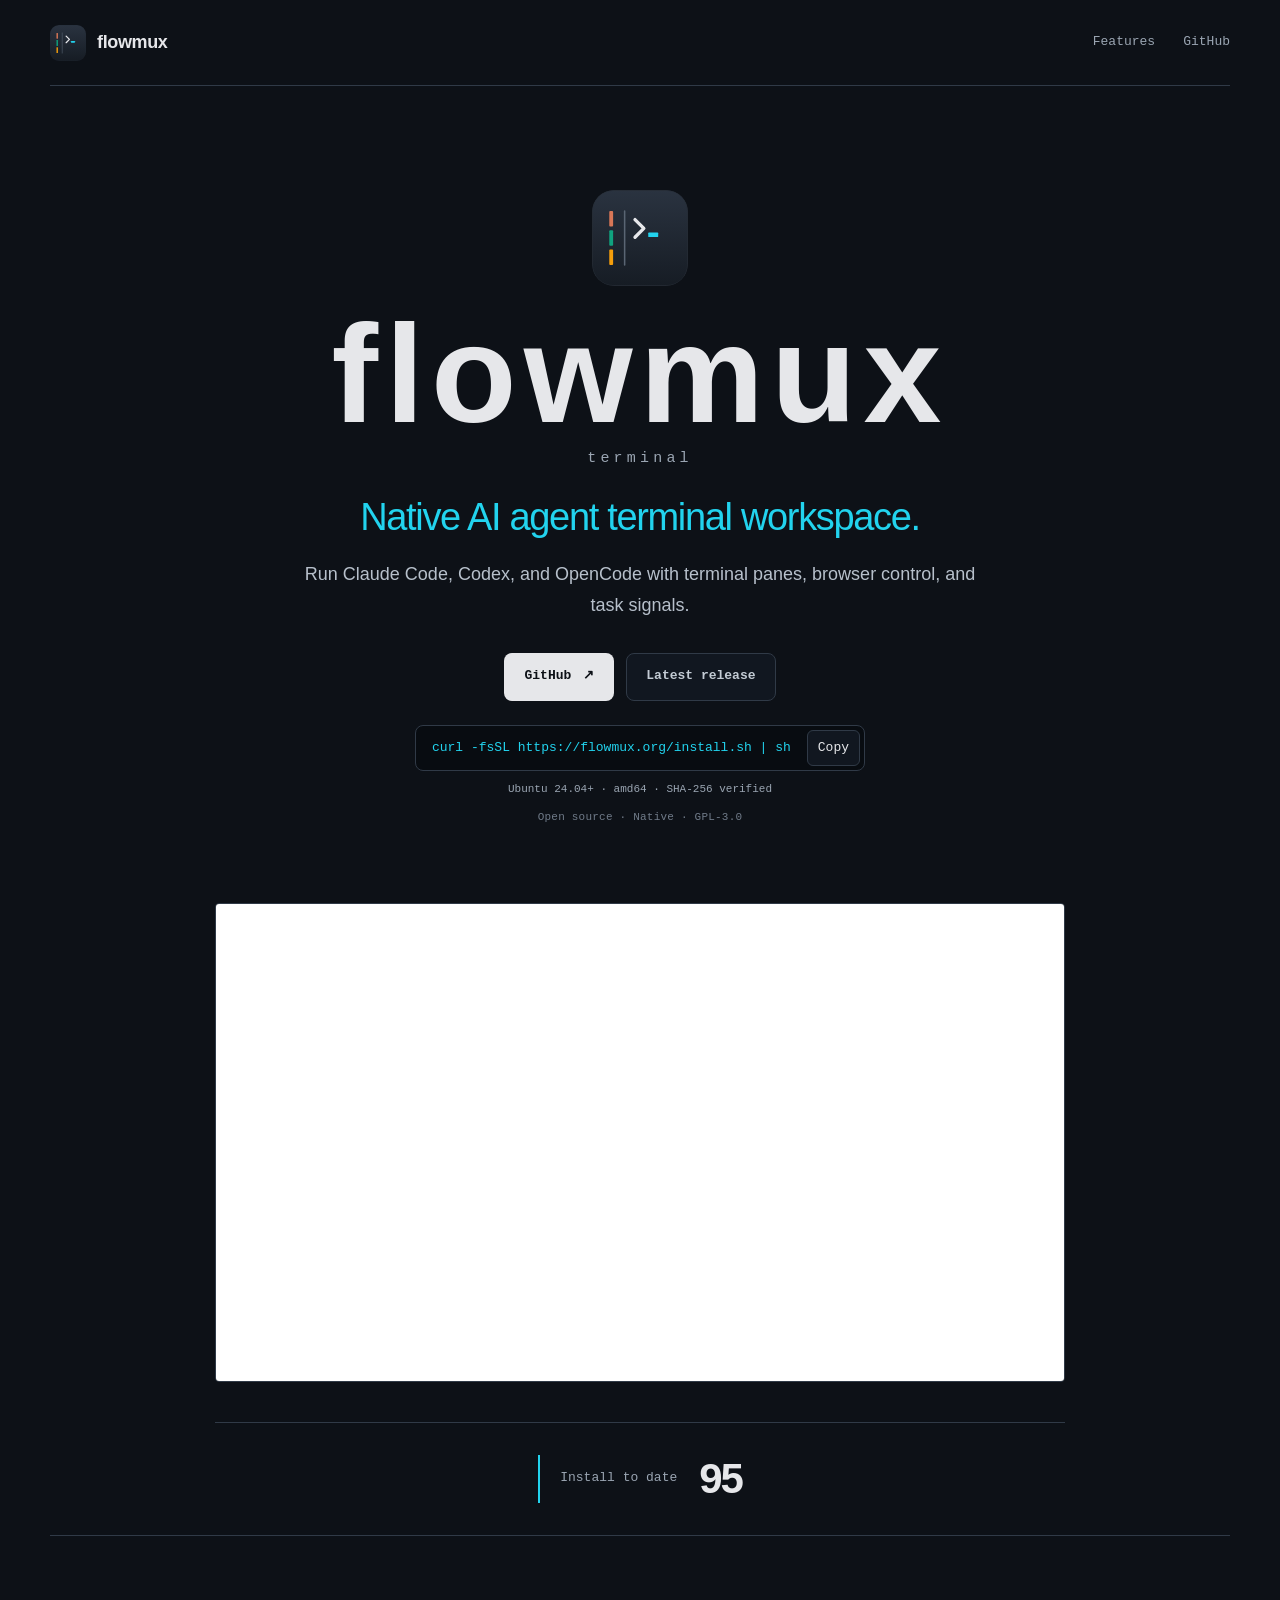
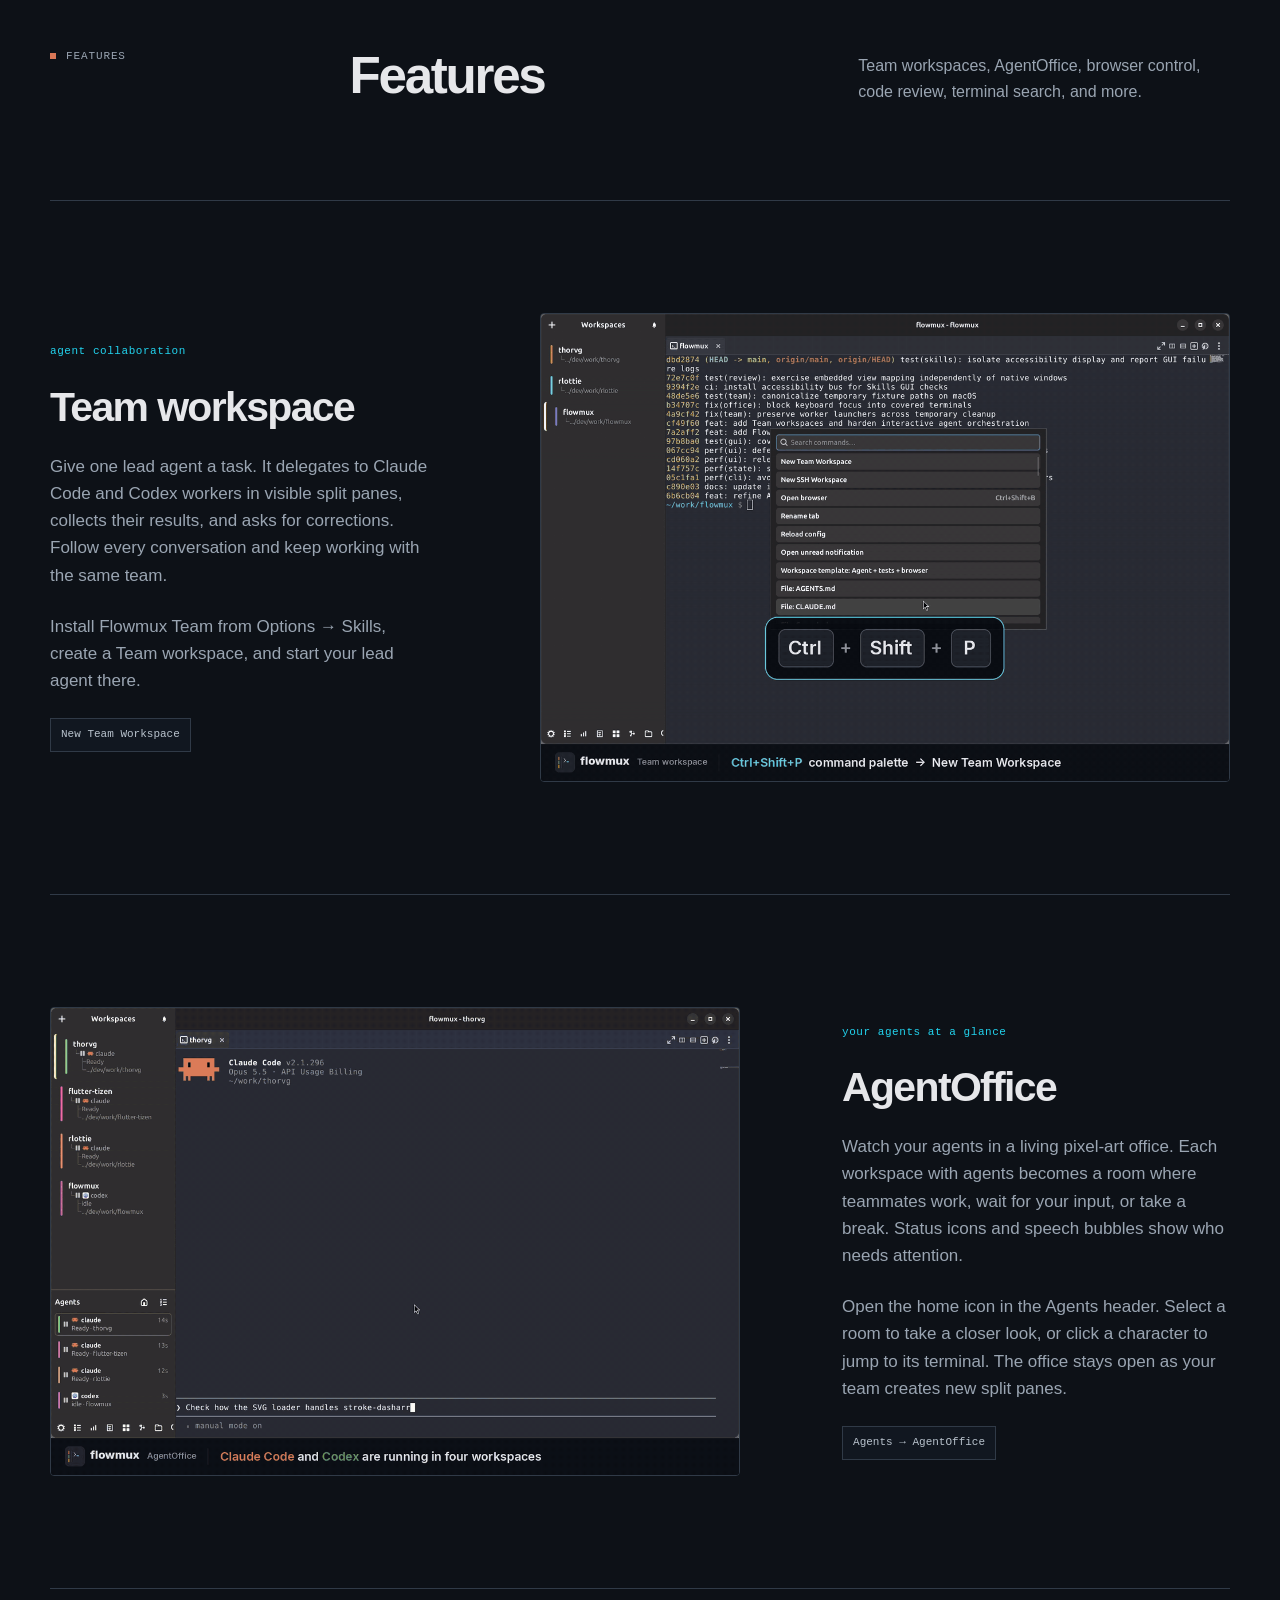
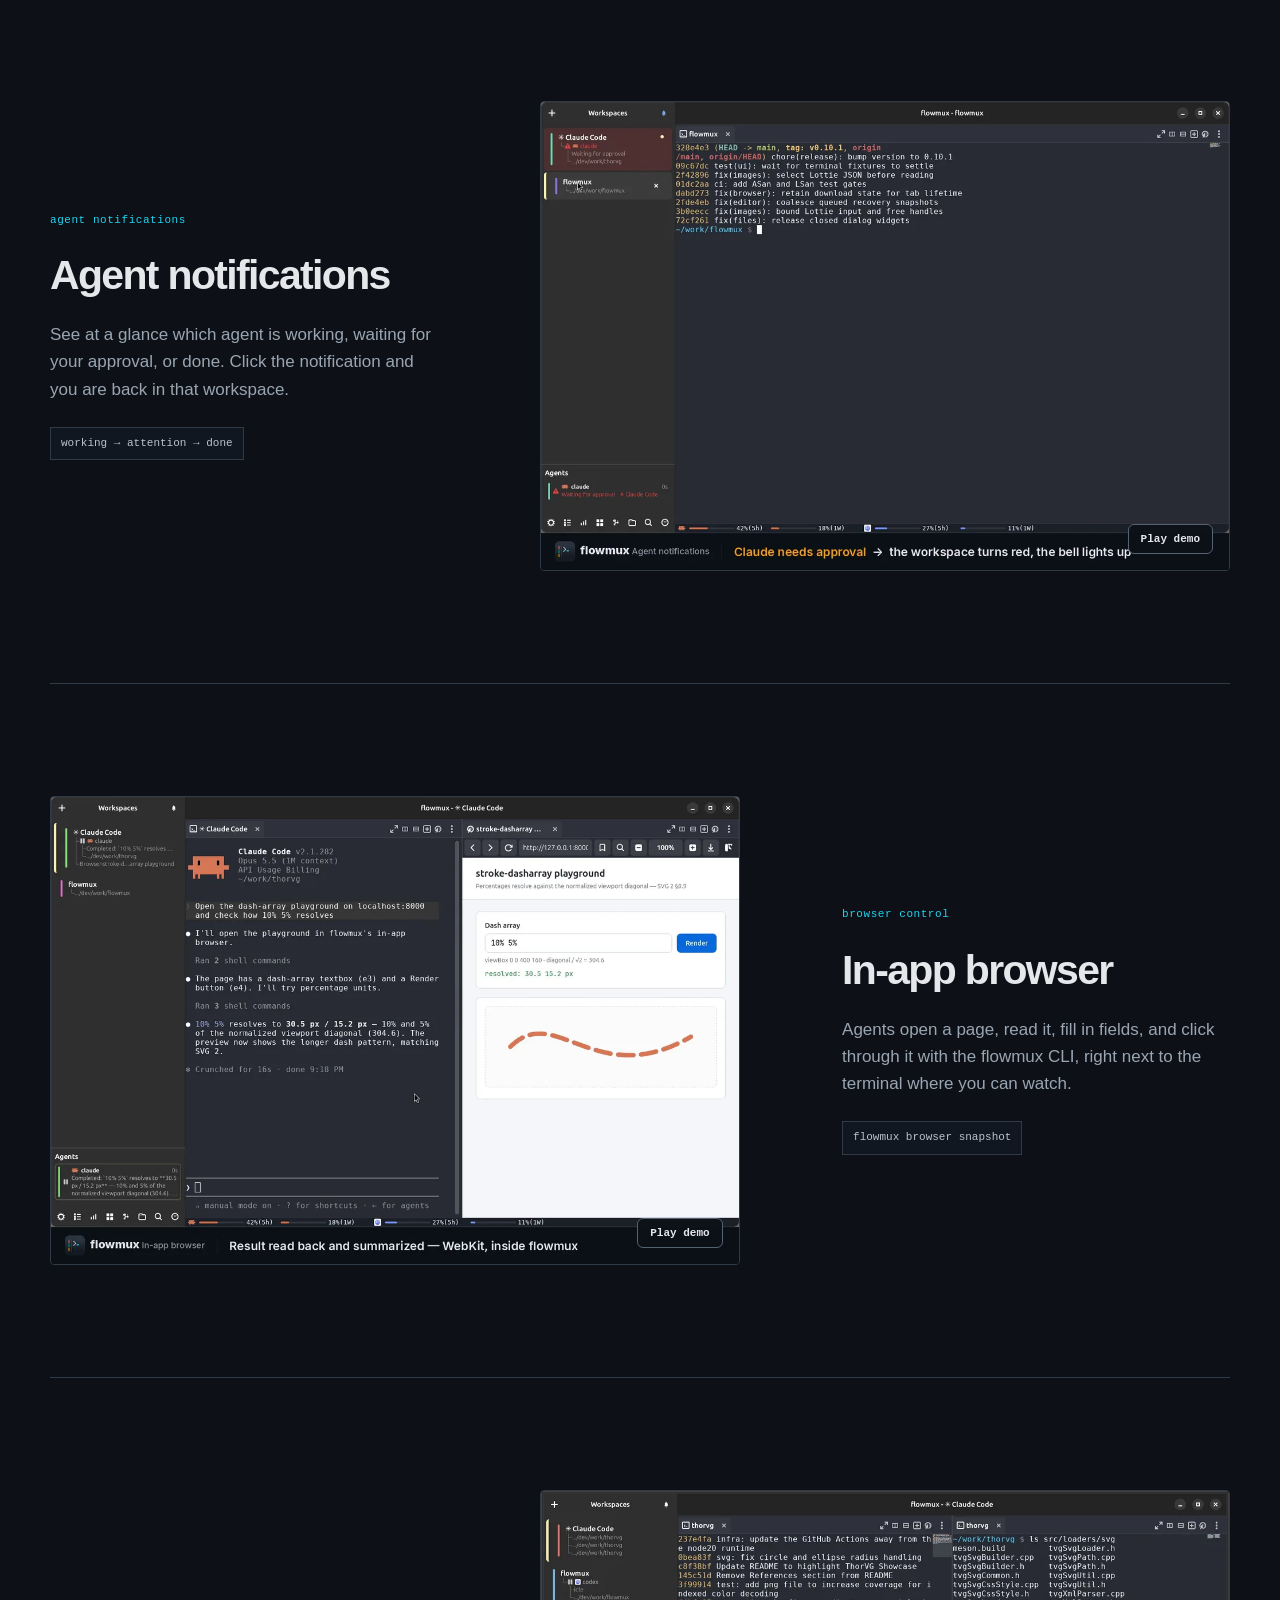
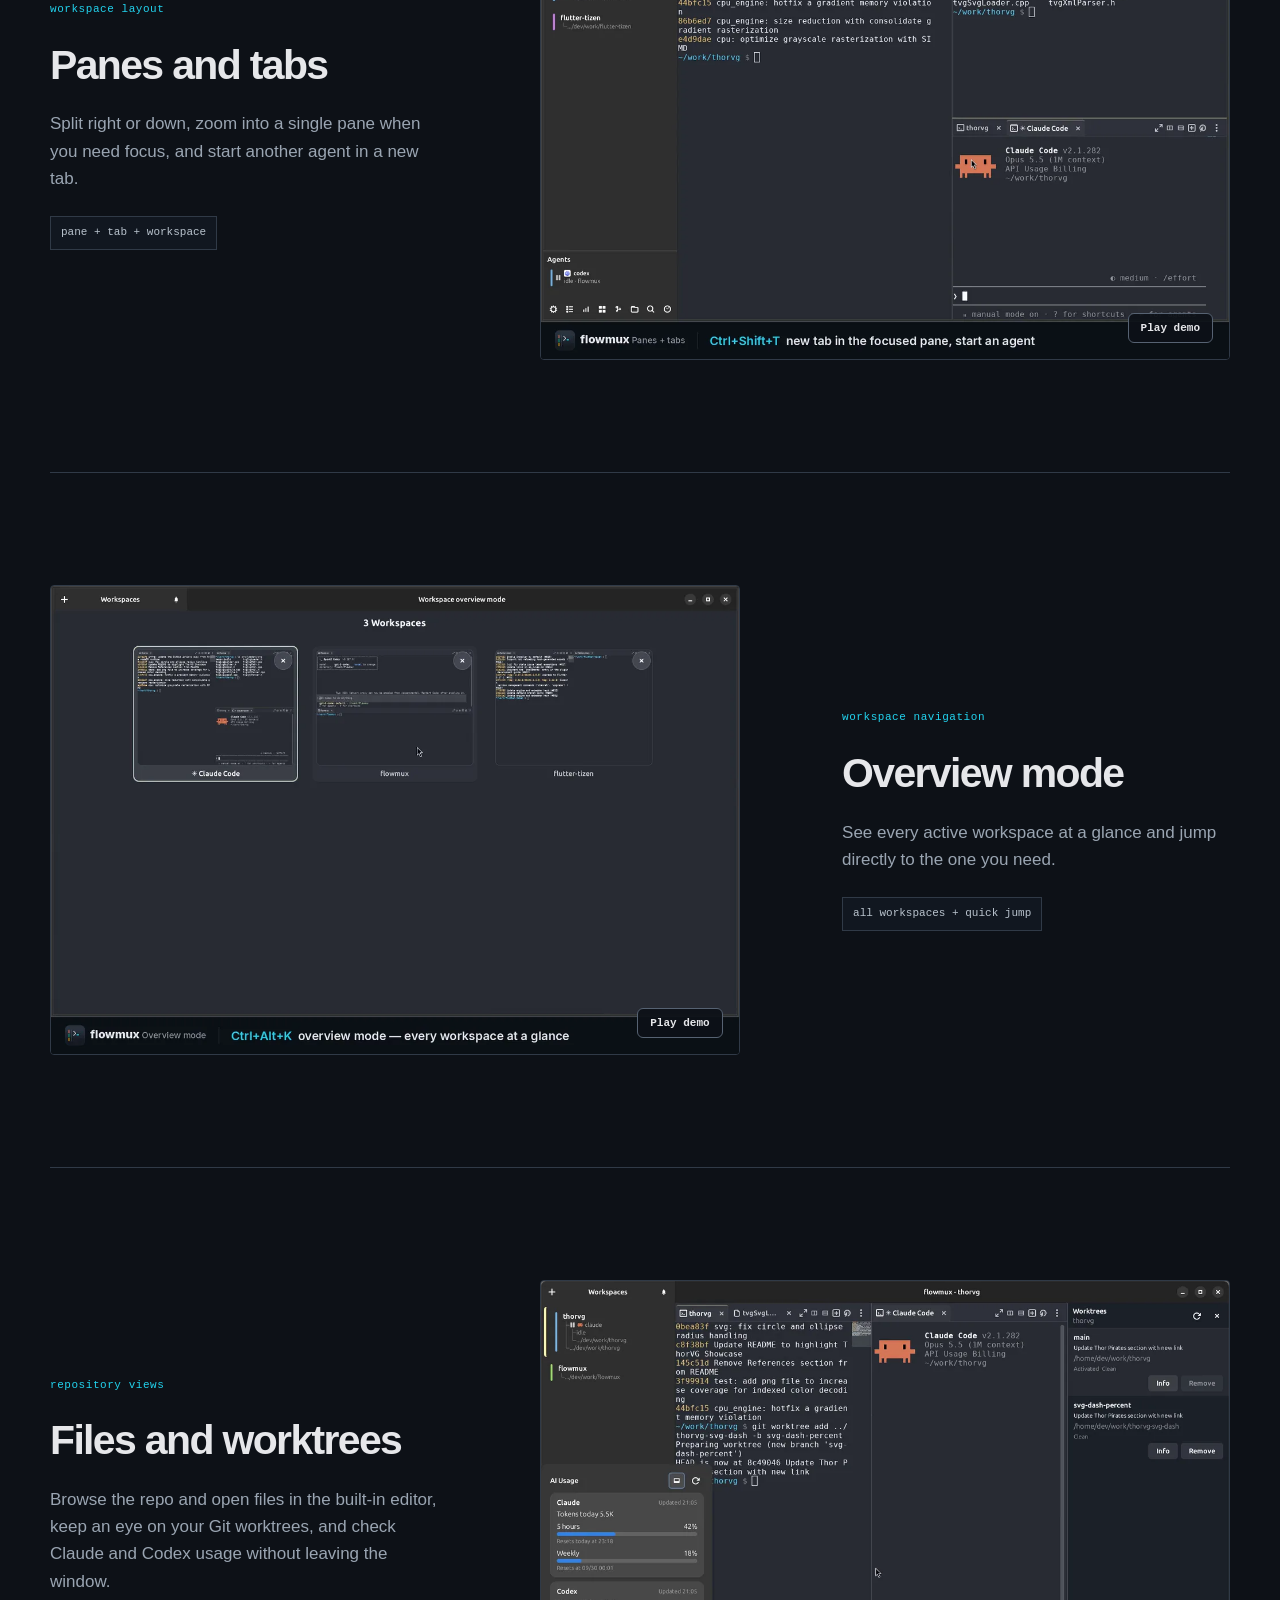
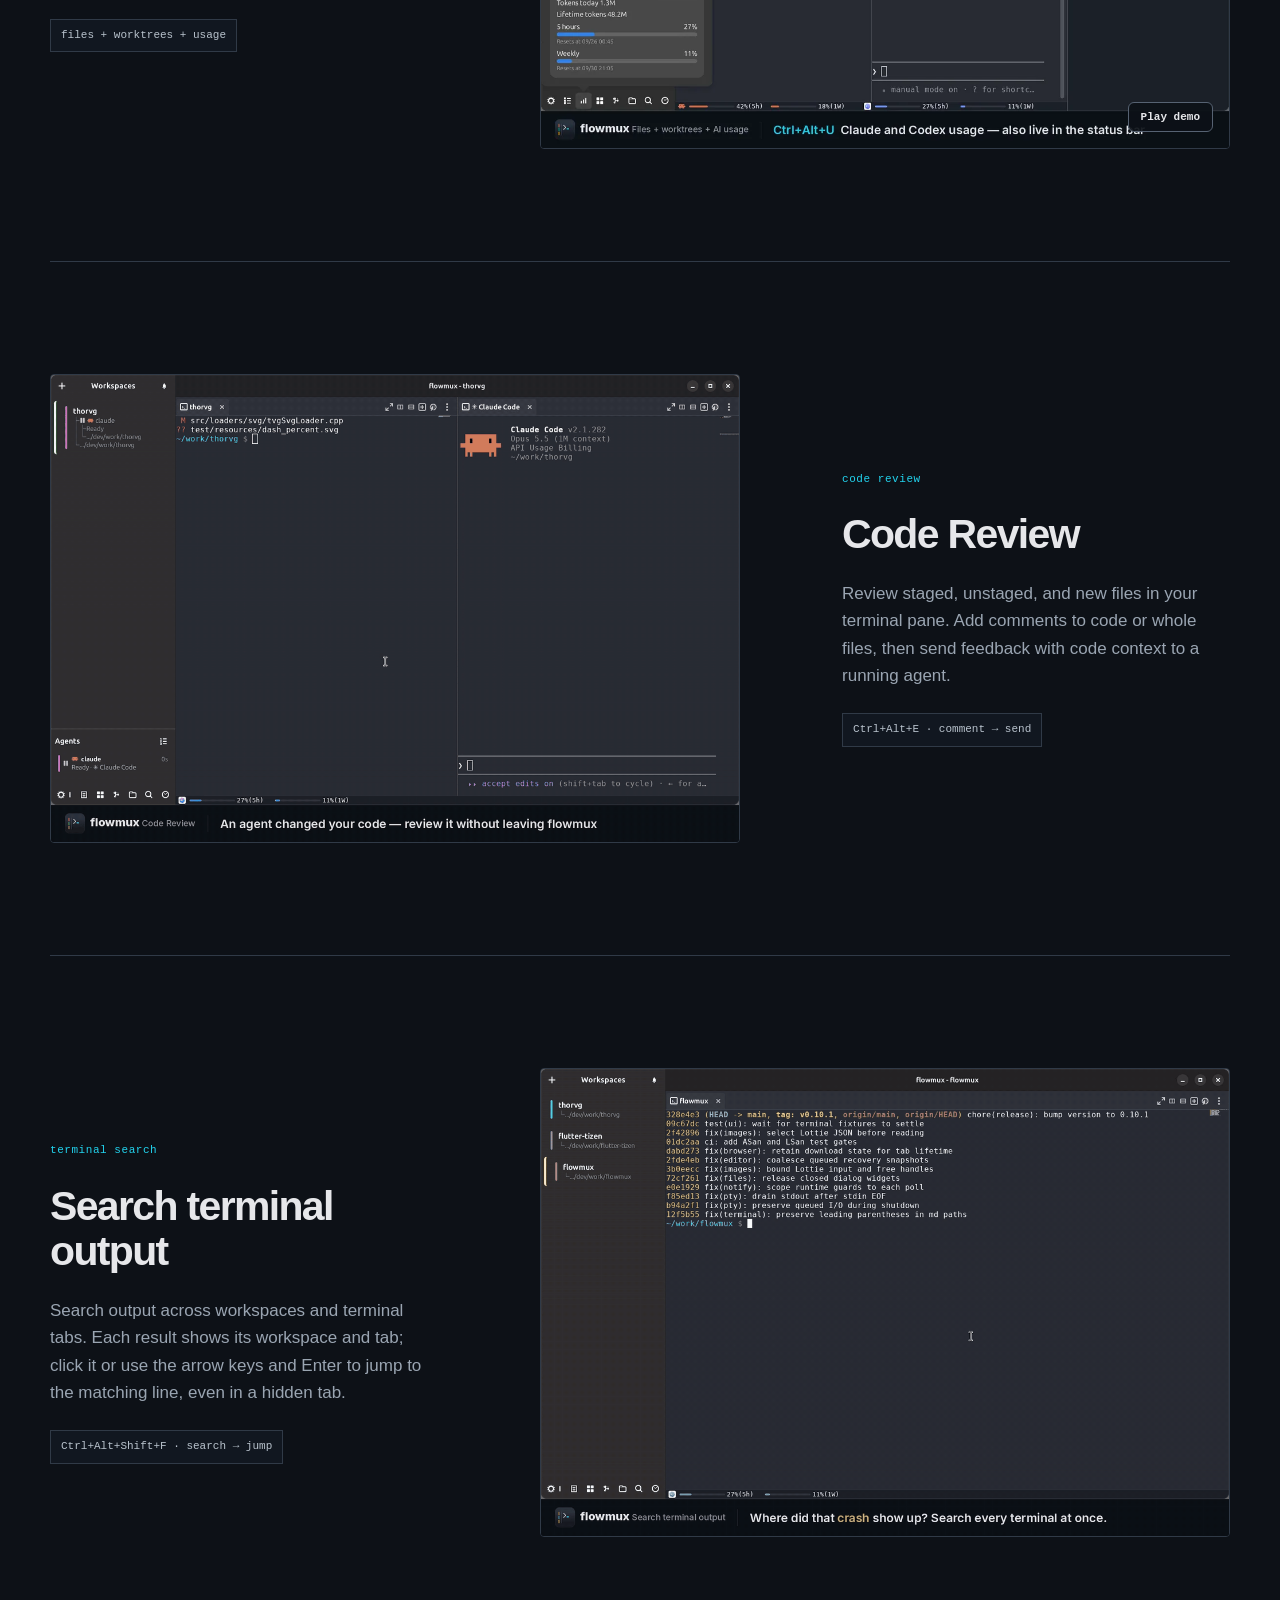
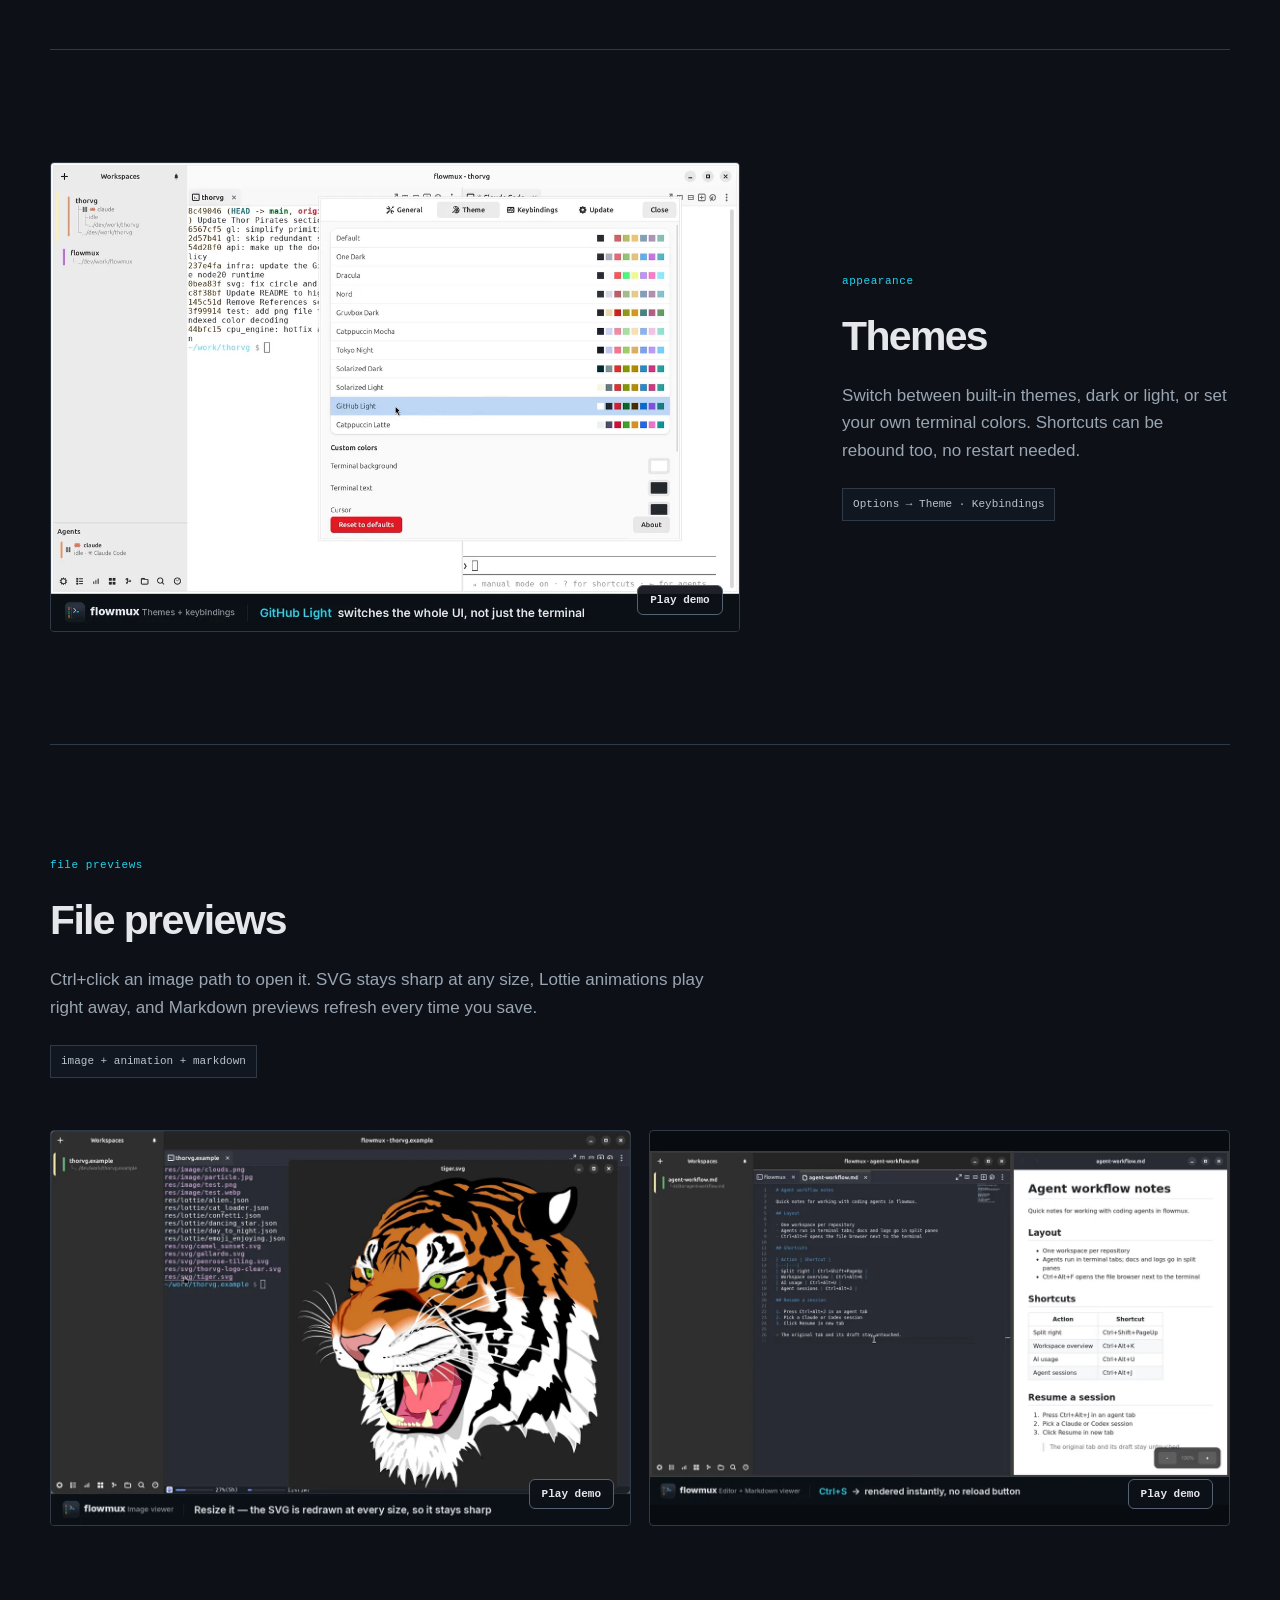
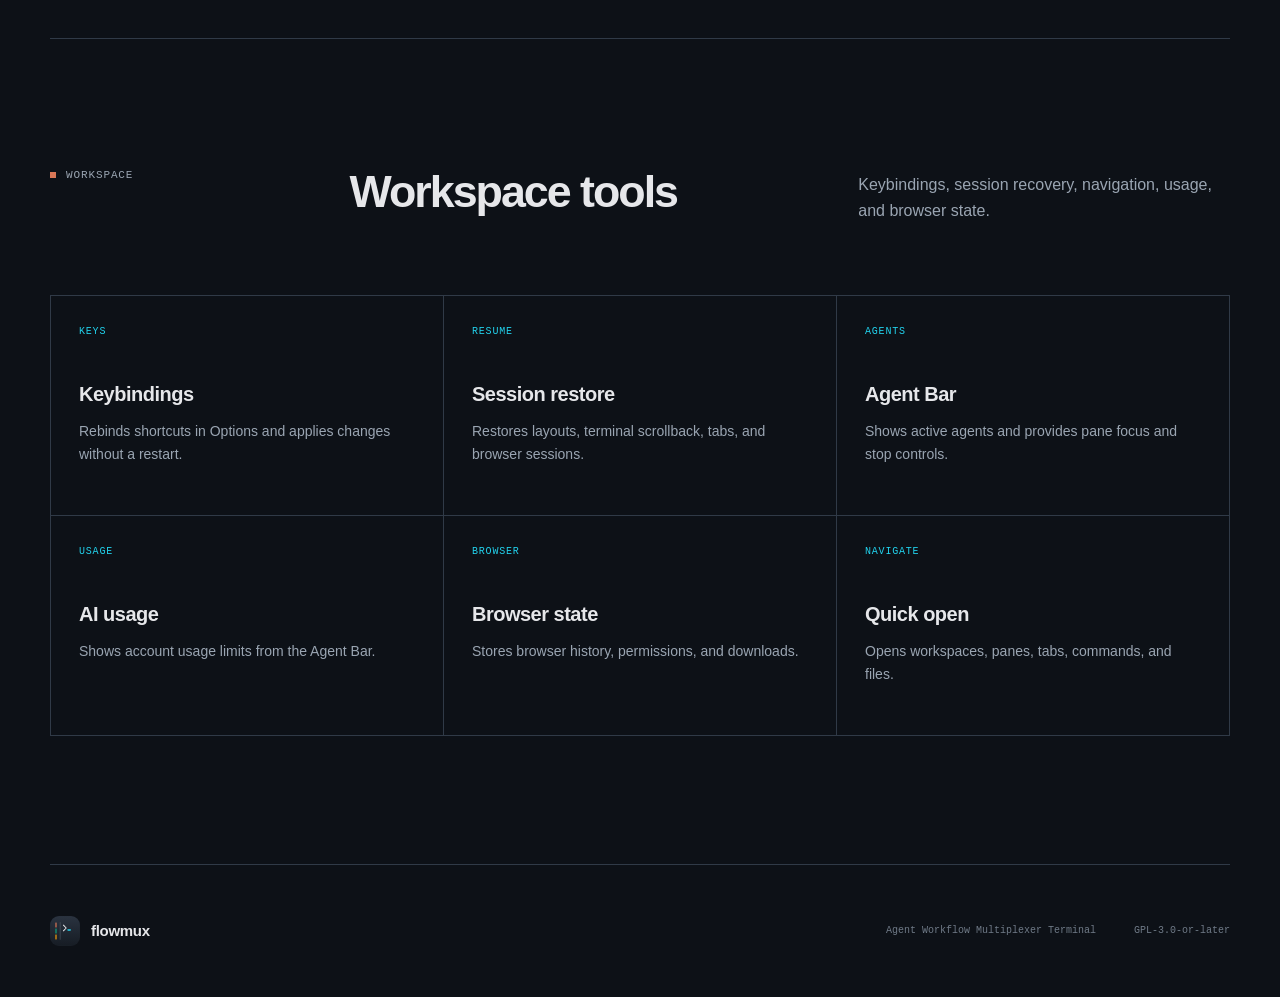
==== commit a7b7e25c: "feat: showcase Team workspace and AgentOffice" ====
--- a/index.html
+++ b/index.html
@@ -138,10 +138,52 @@
         <section class="section-heading" id="features">
           <p class="section-kicker"><span>features</span></p>
           <h2>Features</h2>
-          <p>Browser control, code review, terminal search, agent signals, workspace views, themes, and file previews.</p>
+          <p>Team workspaces, AgentOffice, browser control, code review, terminal search, and more.</p>
         </section>
 
         <section class="feature-list" aria-label="flowmux features">
+          <article class="feature" id="team-workspace">
+            <div class="feature-copy">
+              <p class="feature-index">agent collaboration</p>
+              <h3>Team workspace</h3>
+              <p>Give one lead agent a task. It delegates to Claude Code and Codex workers in visible split panes, collects their results, and asks for corrections. Follow every conversation and keep working with the same team.</p>
+              <p>Install Flowmux Team from Options → Skills, create a Team workspace, and start your lead agent there.</p>
+              <code>New Team Workspace</code>
+            </div>
+
+            <figure class="demo-window">
+              <img
+                src="assets/flowmux-team-workspace.gif"
+                alt="Team workspace: a lead agent delegates tasks to workers in visible split panes"
+                width="1200"
+                height="815"
+                loading="lazy"
+                decoding="async"
+              >
+            </figure>
+          </article>
+
+          <article class="feature" id="agent-office">
+            <div class="feature-copy">
+              <p class="feature-index">your agents at a glance</p>
+              <h3>AgentOffice</h3>
+              <p>Watch your agents in a living pixel-art office. Each workspace with agents becomes a room where teammates work, wait for your input, or take a break. Status icons and speech bubbles show who needs attention.</p>
+              <p>Open the home icon in the Agents header. Select a room to take a closer look, or click a character to jump to its terminal. The office stays open as your team creates new split panes.</p>
+              <code>Agents → AgentOffice</code>
+            </div>
+
+            <figure class="demo-window">
+              <img
+                src="assets/flowmux-agent-office.gif"
+                alt="AgentOffice: watch agents across workspaces and select a character to open its terminal"
+                width="1200"
+                height="815"
+                loading="lazy"
+                decoding="async"
+              >
+            </figure>
+          </article>
+
           <article class="feature">
             <div class="feature-copy">
               <p class="feature-index">agent notifications</p>
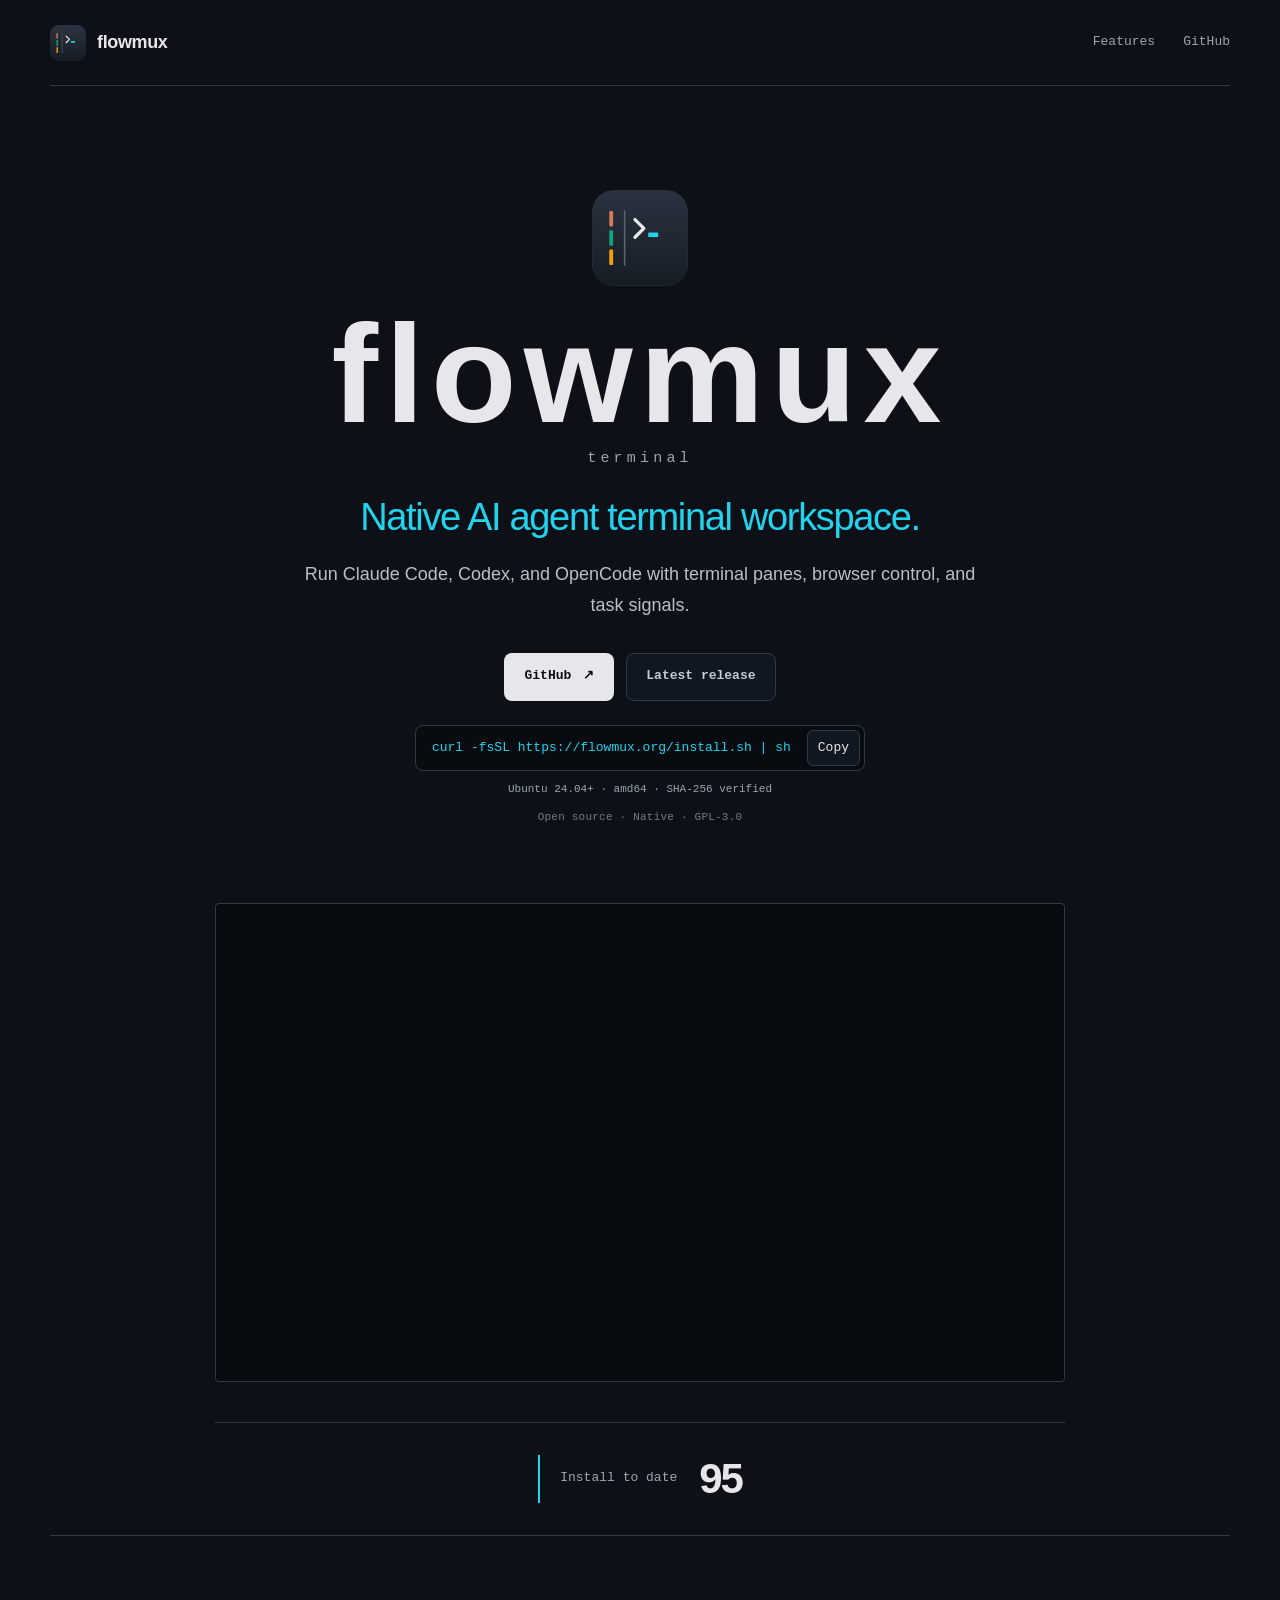
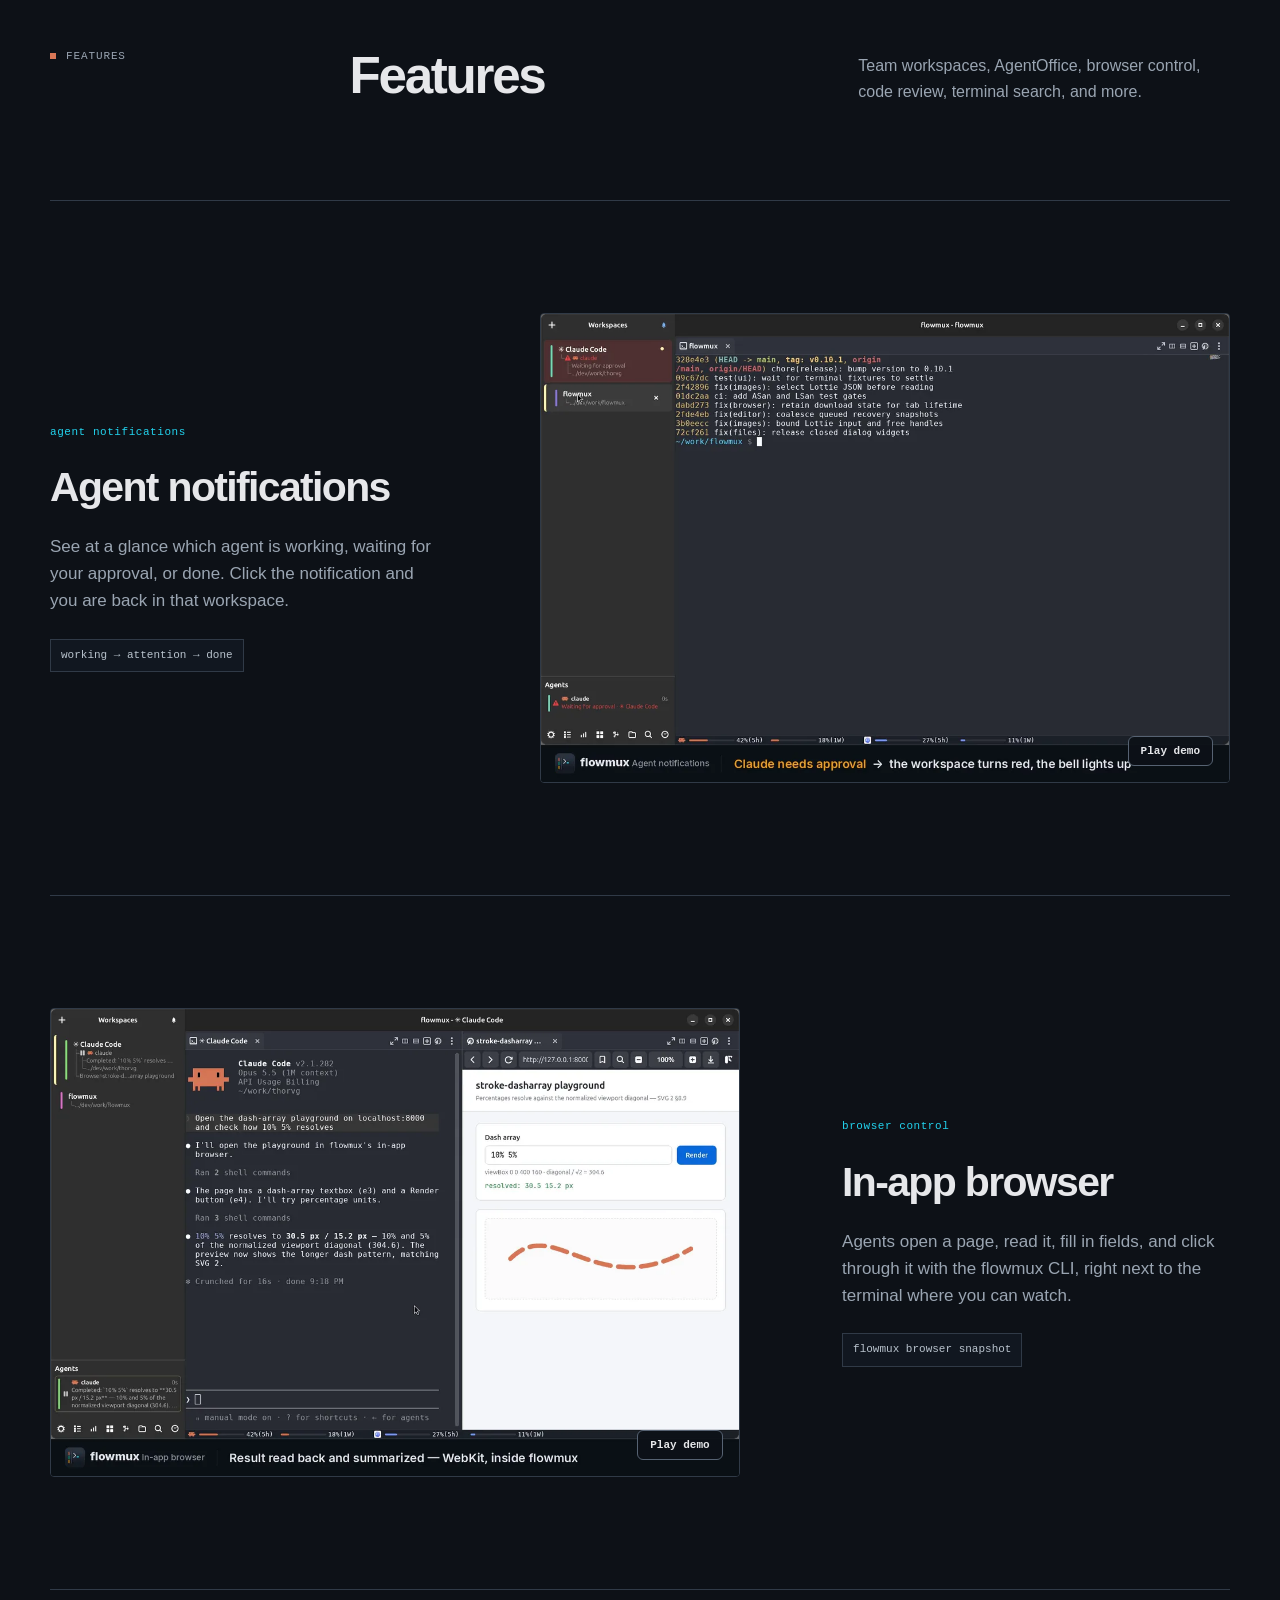
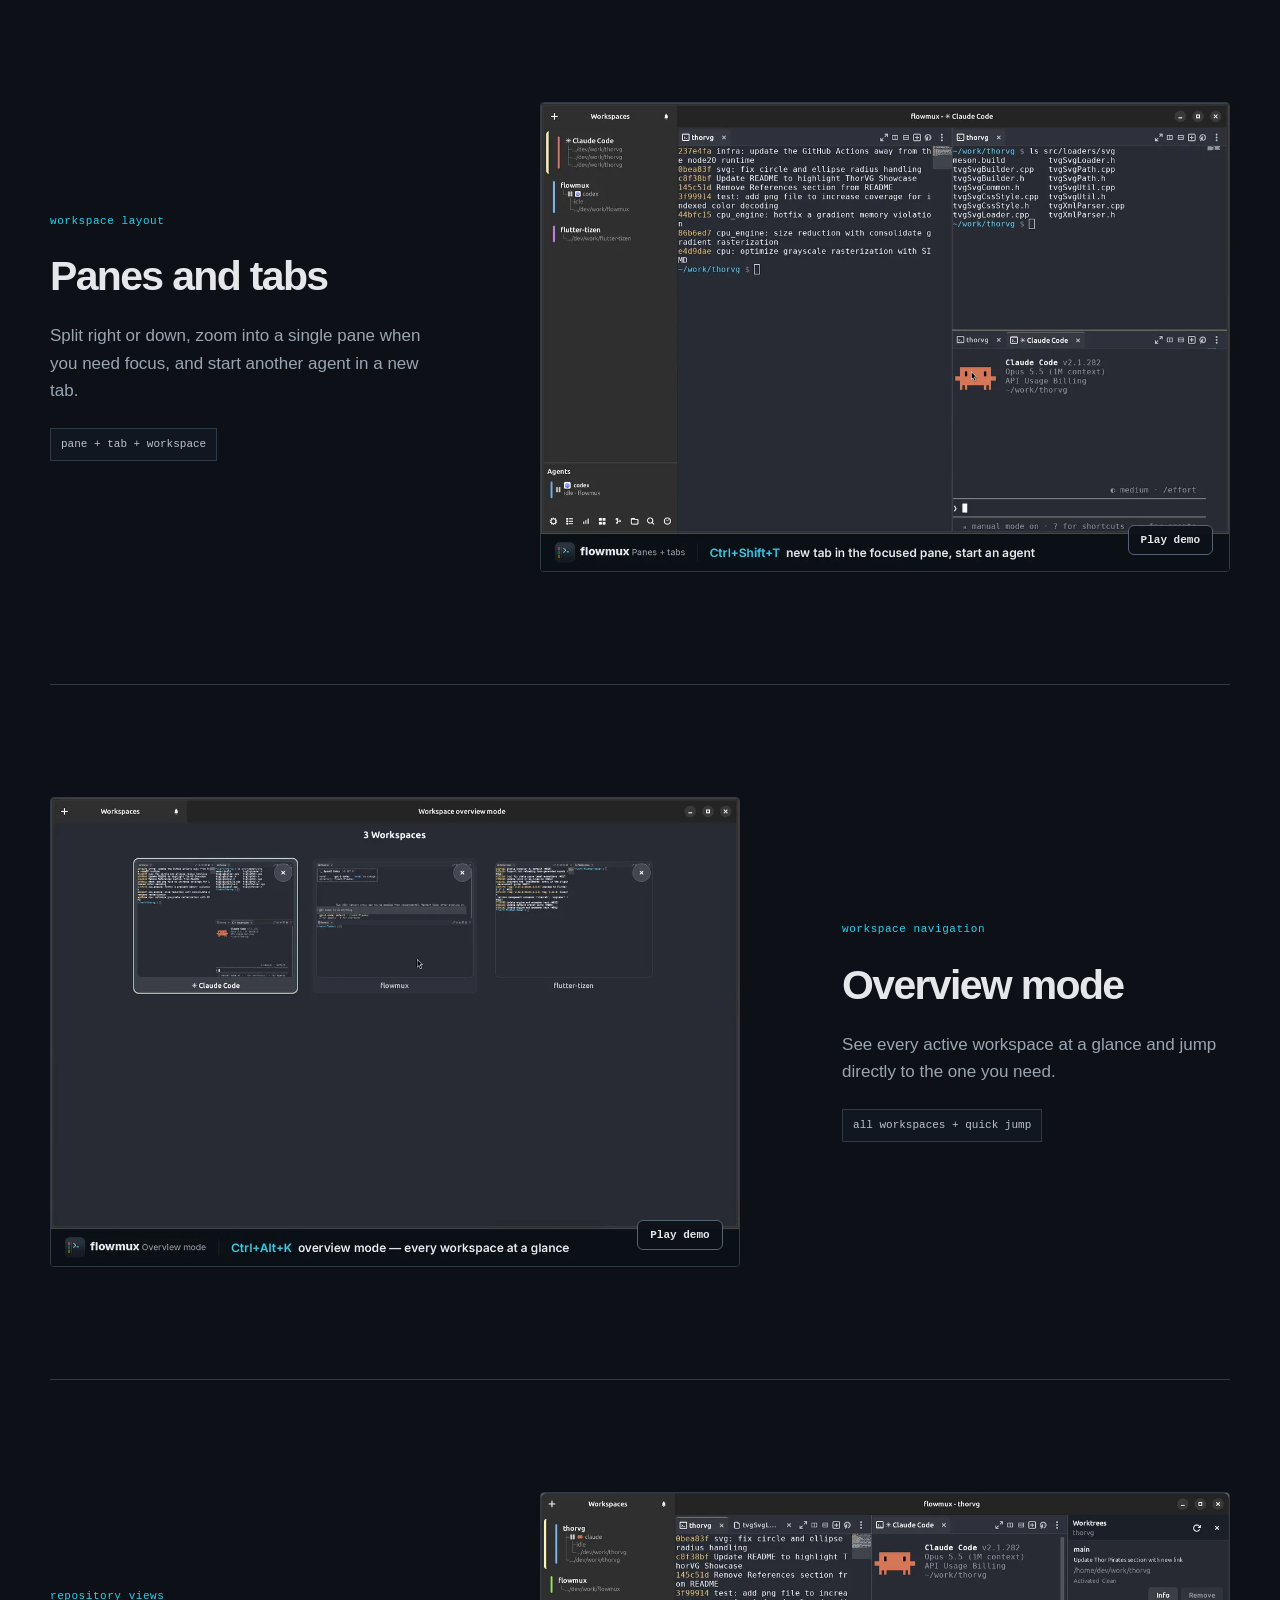
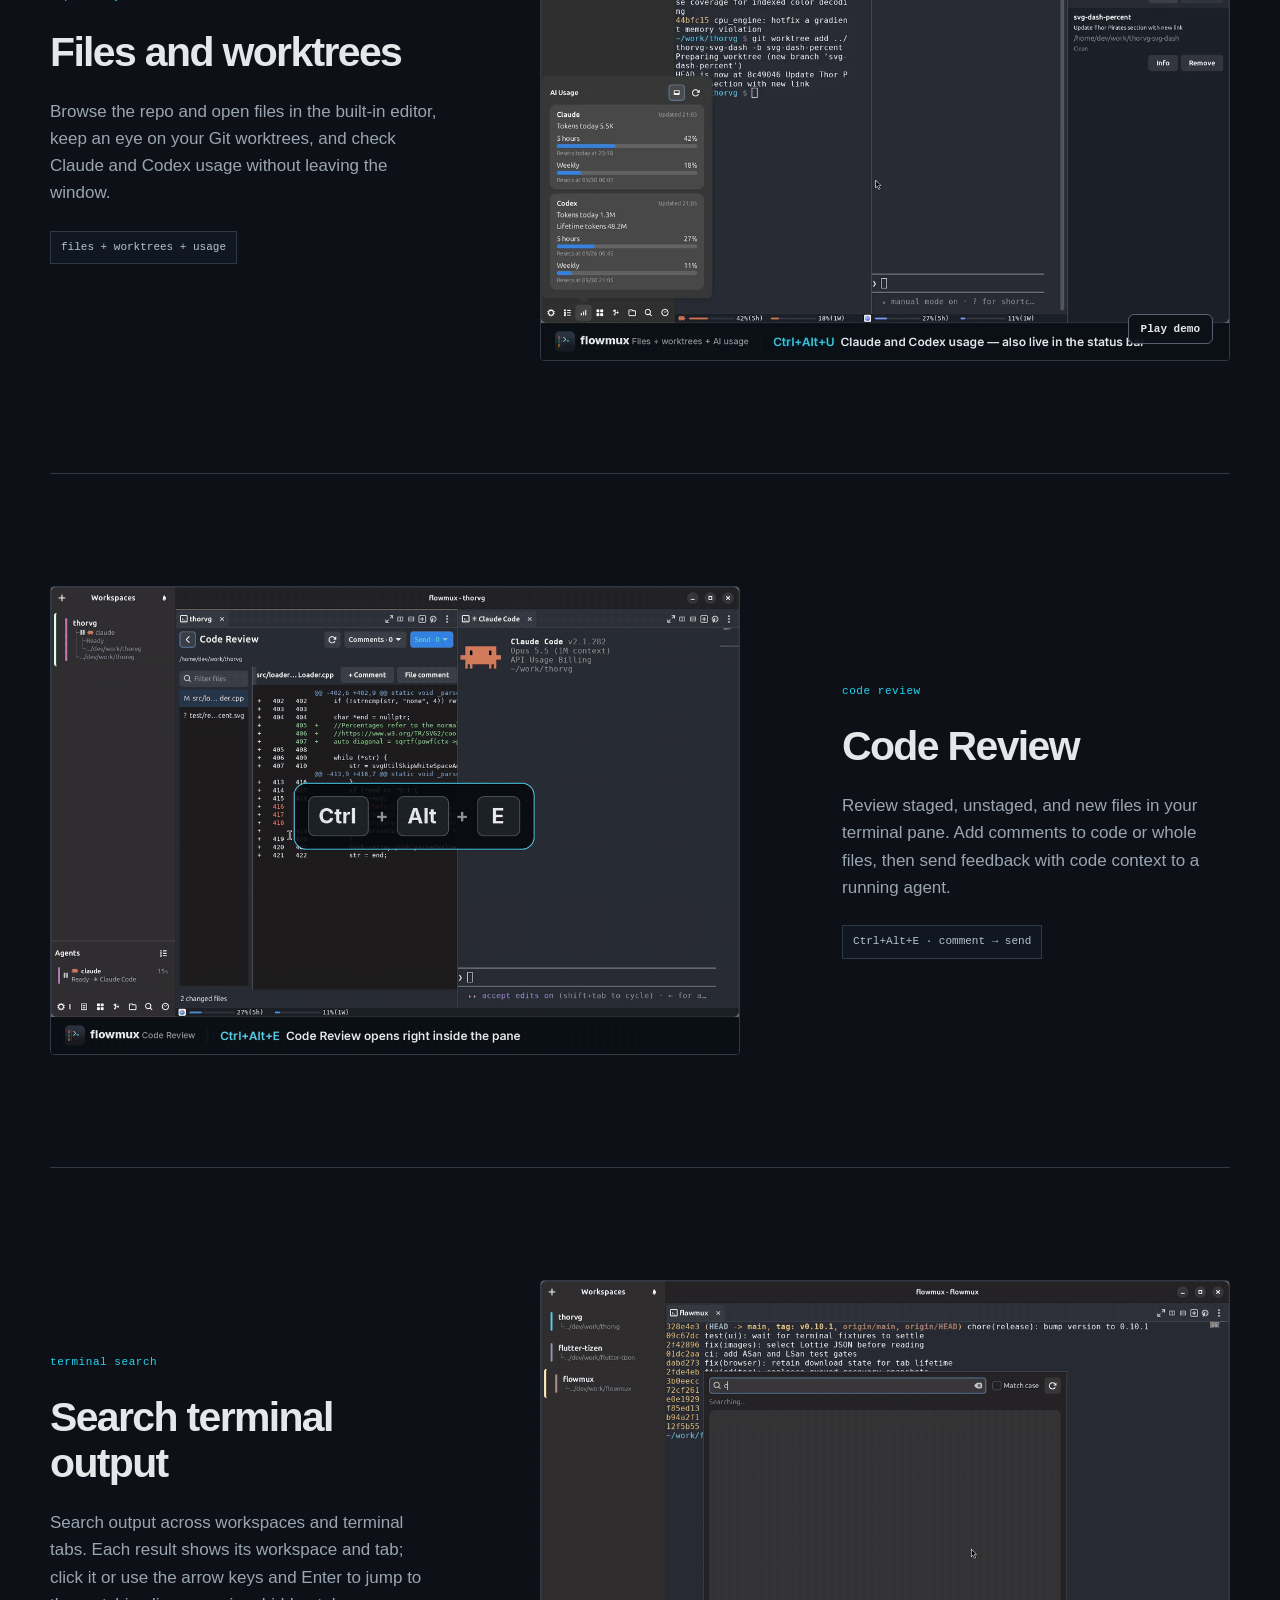
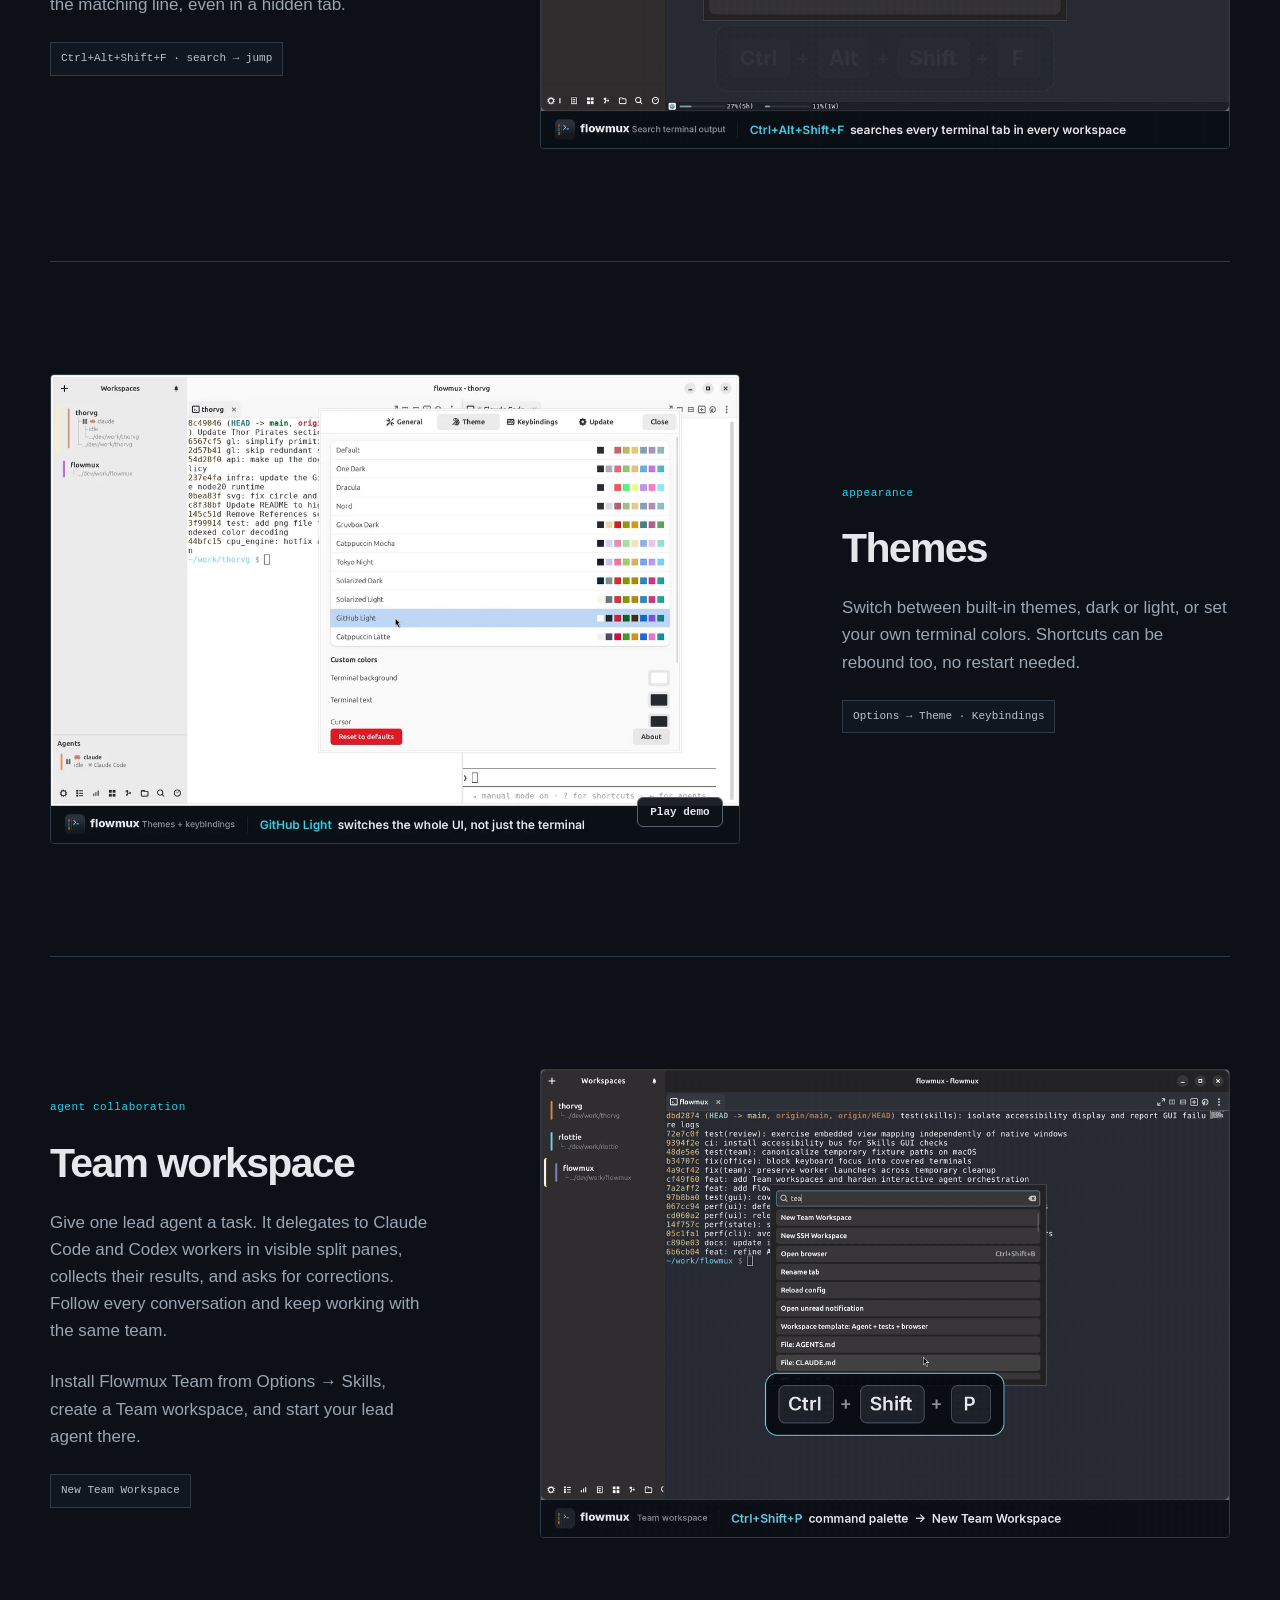
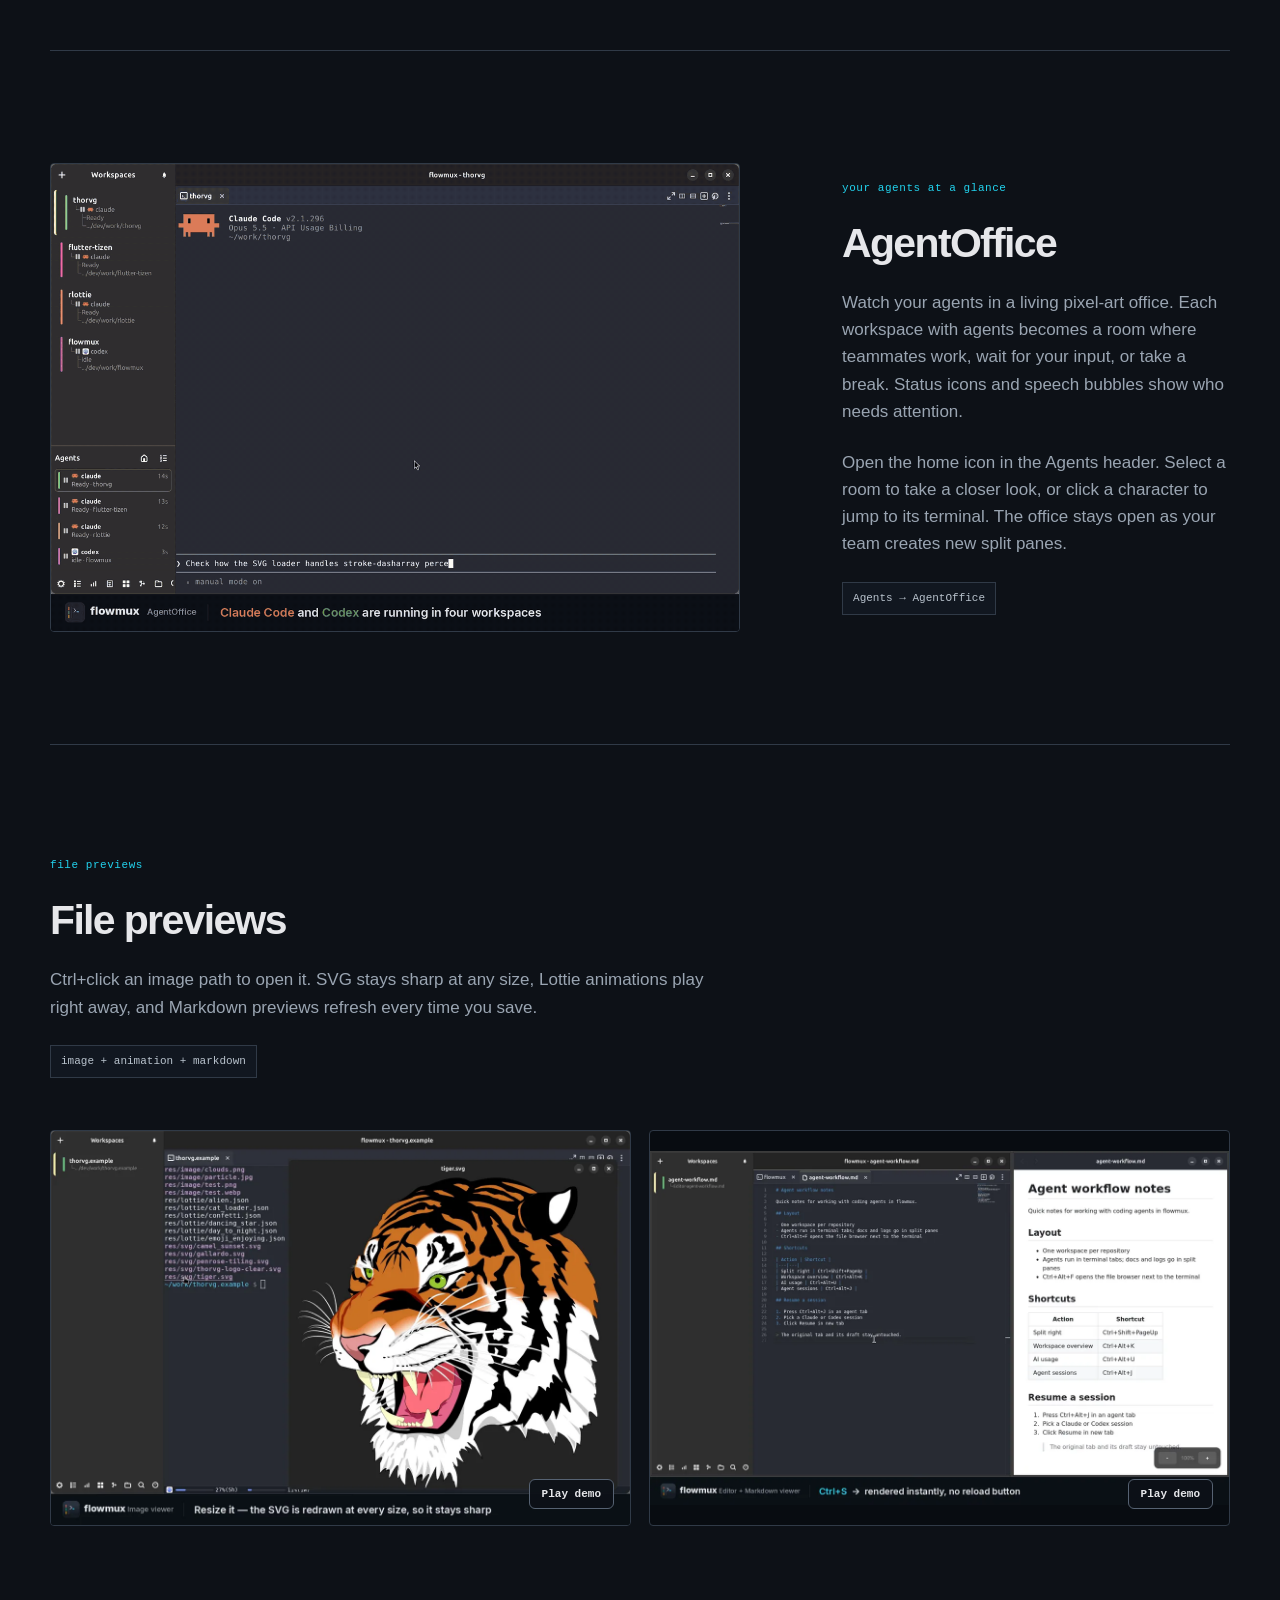
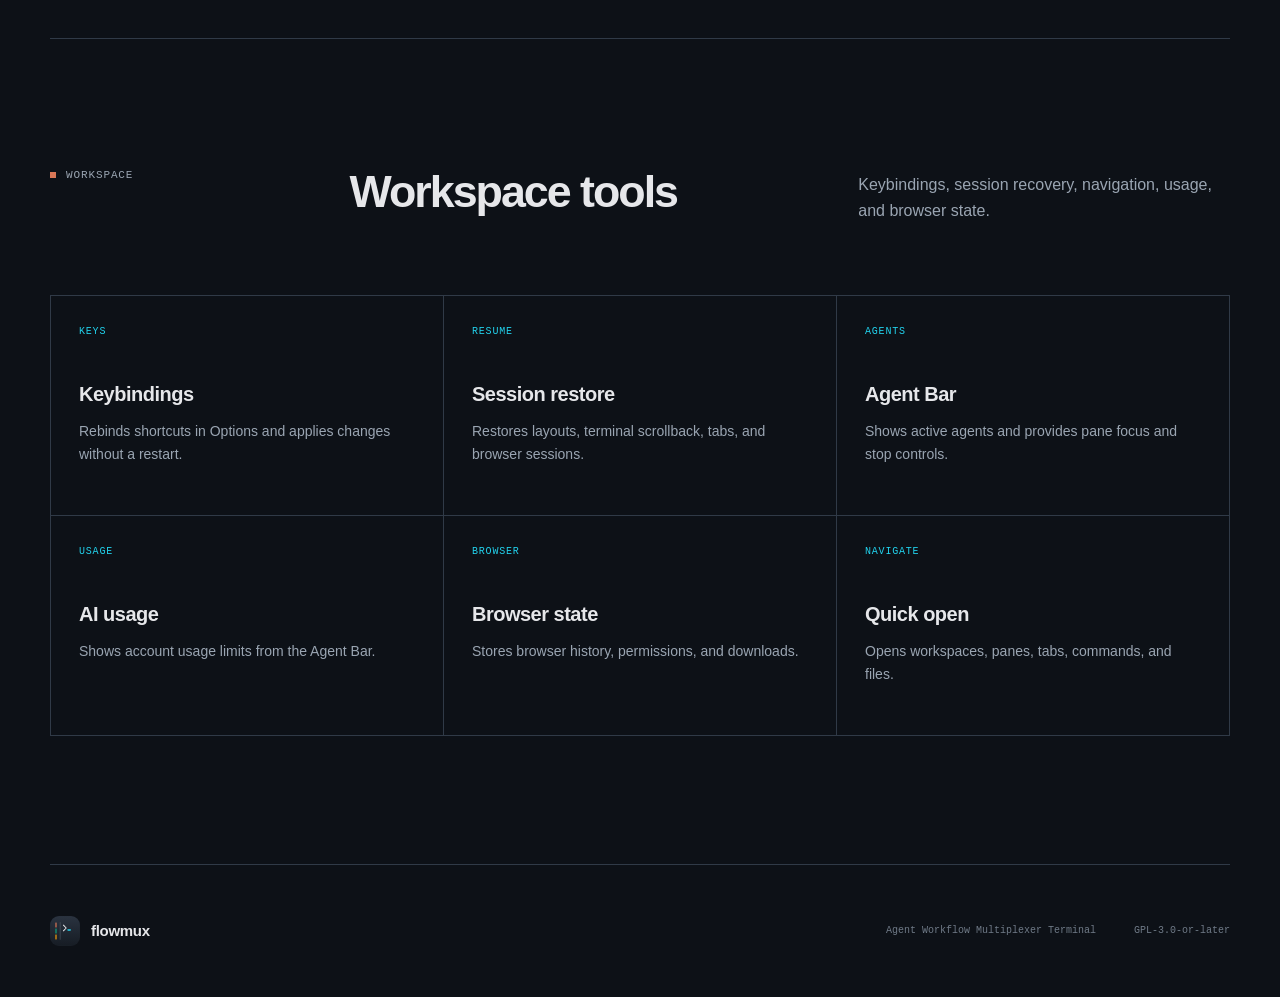
==== commit a0f6debf: "style: move agent showcases near the end of features" ====
--- a/index.html
+++ b/index.html
@@ -142,6 +142,214 @@
         </section>
 
         <section class="feature-list" aria-label="flowmux features">
+          <article class="feature">
+            <div class="feature-copy">
+              <p class="feature-index">agent notifications</p>
+              <h3>Agent notifications</h3>
+              <p>See at a glance which agent is working, waiting for your approval, or done. Click the notification and you are back in that workspace.</p>
+              <code>working → attention → done</code>
+            </div>
+
+            <figure class="demo-window">
+              <button
+                class="demo-play"
+                type="button"
+                data-video="assets/agent-notifications.mp4"
+                aria-label="Play the agent notifications demo"
+              >
+                <img
+                  src="assets/agent-notifications.webp"
+                  alt=""
+                  width="1200"
+                  height="816"
+                  loading="lazy"
+                  decoding="async"
+                >
+                <span aria-hidden="true">Play demo</span>
+              </button>
+            </figure>
+          </article>
+
+          <article class="feature">
+            <div class="feature-copy">
+              <p class="feature-index">browser control</p>
+              <h3>In-app browser</h3>
+              <p>Agents open a page, read it, fill in fields, and click through it with the flowmux CLI, right next to the terminal where you can watch.</p>
+              <code>flowmux browser snapshot</code>
+            </div>
+
+            <figure class="demo-window">
+              <button
+                class="demo-play"
+                type="button"
+                data-video="assets/browser-control.mp4"
+                aria-label="Play the in-app browser demo"
+              >
+                <img
+                  src="assets/browser-control.webp"
+                  alt=""
+                  width="1200"
+                  height="816"
+                  loading="lazy"
+                  decoding="async"
+                >
+                <span aria-hidden="true">Play demo</span>
+              </button>
+            </figure>
+          </article>
+
+          <article class="feature">
+            <div class="feature-copy">
+              <p class="feature-index">workspace layout</p>
+              <h3>Panes and tabs</h3>
+              <p>Split right or down, zoom into a single pane when you need focus, and start another agent in a new tab.</p>
+              <code>pane + tab + workspace</code>
+            </div>
+
+            <figure class="demo-window">
+              <button
+                class="demo-play"
+                type="button"
+                data-video="assets/split-panes.mp4"
+                aria-label="Play the panes and tabs demo"
+              >
+                <img
+                  src="assets/split-panes.webp"
+                  alt=""
+                  width="1200"
+                  height="816"
+                  loading="lazy"
+                  decoding="async"
+                >
+                <span aria-hidden="true">Play demo</span>
+              </button>
+            </figure>
+          </article>
+
+          <article class="feature">
+            <div class="feature-copy">
+              <p class="feature-index">workspace navigation</p>
+              <h3>Overview mode</h3>
+              <p>See every active workspace at a glance and jump directly to the one you need.</p>
+              <code>all workspaces + quick jump</code>
+            </div>
+
+            <figure class="demo-window">
+              <button
+                class="demo-play"
+                type="button"
+                data-video="assets/overview-mode.mp4"
+                aria-label="Play the Overview mode demo"
+              >
+                <img
+                  src="assets/overview-mode.webp"
+                  alt=""
+                  width="1200"
+                  height="816"
+                  loading="lazy"
+                  decoding="async"
+                >
+                <span aria-hidden="true">Play demo</span>
+              </button>
+            </figure>
+          </article>
+
+          <article class="feature">
+            <div class="feature-copy">
+              <p class="feature-index">repository views</p>
+              <h3>Files and worktrees</h3>
+              <p>Browse the repo and open files in the built-in editor, keep an eye on your Git worktrees, and check Claude and Codex usage without leaving the window.</p>
+              <code>files + worktrees + usage</code>
+            </div>
+
+            <figure class="demo-window">
+              <button
+                class="demo-play"
+                type="button"
+                data-video="assets/file-worktree-views.mp4"
+                aria-label="Play the files and worktrees demo"
+              >
+                <img
+                  src="assets/file-worktree-views.webp"
+                  alt=""
+                  width="1200"
+                  height="816"
+                  loading="lazy"
+                  decoding="async"
+                >
+                <span aria-hidden="true">Play demo</span>
+              </button>
+            </figure>
+          </article>
+
+          <article class="feature" id="code-review">
+            <div class="feature-copy">
+              <p class="feature-index">code review</p>
+              <h3>Code Review</h3>
+              <p>Review staged, unstaged, and new files in your terminal pane. Add comments to code or whole files, then send feedback with code context to a running agent.</p>
+              <code>Ctrl+Alt+E · comment → send</code>
+            </div>
+
+            <figure class="demo-window">
+              <img
+                src="assets/flowmux-code-review.gif"
+                alt="Code Review: comment on changes and send feedback to an agent"
+                width="1200"
+                height="815"
+                loading="lazy"
+                decoding="async"
+              >
+            </figure>
+          </article>
+
+          <article class="feature" id="terminal-search">
+            <div class="feature-copy">
+              <p class="feature-index">terminal search</p>
+              <h3>Search terminal output</h3>
+              <p>Search output across workspaces and terminal tabs. Each result shows its workspace and tab; click it or use the arrow keys and Enter to jump to the matching line, even in a hidden tab.</p>
+              <code>Ctrl+Alt+Shift+F · search → jump</code>
+            </div>
+
+            <figure class="demo-window">
+              <img
+                src="assets/flowmux-search-terminals.gif"
+                alt="Search terminal output across workspaces and jump to matching lines"
+                width="1200"
+                height="815"
+                loading="lazy"
+                decoding="async"
+              >
+            </figure>
+          </article>
+
+          <article class="feature">
+            <div class="feature-copy">
+              <p class="feature-index">appearance</p>
+              <h3>Themes</h3>
+              <p>Switch between built-in themes, dark or light, or set your own terminal colors. Shortcuts can be rebound too, no restart needed.</p>
+              <code>Options → Theme · Keybindings</code>
+            </div>
+
+            <figure class="demo-window">
+              <button
+                class="demo-play"
+                type="button"
+                data-video="assets/themes.mp4"
+                aria-label="Play the themes demo"
+              >
+                <img
+                  src="assets/themes.webp"
+                  alt=""
+                  width="1200"
+                  height="816"
+                  loading="lazy"
+                  decoding="async"
+                >
+                <span aria-hidden="true">Play demo</span>
+              </button>
+            </figure>
+          </article>
+
           <article class="feature" id="team-workspace">
             <div class="feature-copy">
               <p class="feature-index">agent collaboration</p>
@@ -181,214 +389,6 @@
                 loading="lazy"
                 decoding="async"
               >
-            </figure>
-          </article>
-
-          <article class="feature">
-            <div class="feature-copy">
-              <p class="feature-index">agent notifications</p>
-              <h3>Agent notifications</h3>
-              <p>See at a glance which agent is working, waiting for your approval, or done. Click the notification and you are back in that workspace.</p>
-              <code>working → attention → done</code>
-            </div>
-
-            <figure class="demo-window">
-              <button
-                class="demo-play"
-                type="button"
-                data-video="assets/agent-notifications.mp4"
-                aria-label="Play the agent notifications demo"
-              >
-                <img
-                  src="assets/agent-notifications.webp"
-                  alt=""
-                  width="1200"
-                  height="816"
-                  loading="lazy"
-                  decoding="async"
-                >
-                <span aria-hidden="true">Play demo</span>
-              </button>
-            </figure>
-          </article>
-
-          <article class="feature">
-            <div class="feature-copy">
-              <p class="feature-index">browser control</p>
-              <h3>In-app browser</h3>
-              <p>Agents open a page, read it, fill in fields, and click through it with the flowmux CLI, right next to the terminal where you can watch.</p>
-              <code>flowmux browser snapshot</code>
-            </div>
-
-            <figure class="demo-window">
-              <button
-                class="demo-play"
-                type="button"
-                data-video="assets/browser-control.mp4"
-                aria-label="Play the in-app browser demo"
-              >
-                <img
-                  src="assets/browser-control.webp"
-                  alt=""
-                  width="1200"
-                  height="816"
-                  loading="lazy"
-                  decoding="async"
-                >
-                <span aria-hidden="true">Play demo</span>
-              </button>
-            </figure>
-          </article>
-
-          <article class="feature">
-            <div class="feature-copy">
-              <p class="feature-index">workspace layout</p>
-              <h3>Panes and tabs</h3>
-              <p>Split right or down, zoom into a single pane when you need focus, and start another agent in a new tab.</p>
-              <code>pane + tab + workspace</code>
-            </div>
-
-            <figure class="demo-window">
-              <button
-                class="demo-play"
-                type="button"
-                data-video="assets/split-panes.mp4"
-                aria-label="Play the panes and tabs demo"
-              >
-                <img
-                  src="assets/split-panes.webp"
-                  alt=""
-                  width="1200"
-                  height="816"
-                  loading="lazy"
-                  decoding="async"
-                >
-                <span aria-hidden="true">Play demo</span>
-              </button>
-            </figure>
-          </article>
-
-          <article class="feature">
-            <div class="feature-copy">
-              <p class="feature-index">workspace navigation</p>
-              <h3>Overview mode</h3>
-              <p>See every active workspace at a glance and jump directly to the one you need.</p>
-              <code>all workspaces + quick jump</code>
-            </div>
-
-            <figure class="demo-window">
-              <button
-                class="demo-play"
-                type="button"
-                data-video="assets/overview-mode.mp4"
-                aria-label="Play the Overview mode demo"
-              >
-                <img
-                  src="assets/overview-mode.webp"
-                  alt=""
-                  width="1200"
-                  height="816"
-                  loading="lazy"
-                  decoding="async"
-                >
-                <span aria-hidden="true">Play demo</span>
-              </button>
-            </figure>
-          </article>
-
-          <article class="feature">
-            <div class="feature-copy">
-              <p class="feature-index">repository views</p>
-              <h3>Files and worktrees</h3>
-              <p>Browse the repo and open files in the built-in editor, keep an eye on your Git worktrees, and check Claude and Codex usage without leaving the window.</p>
-              <code>files + worktrees + usage</code>
-            </div>
-
-            <figure class="demo-window">
-              <button
-                class="demo-play"
-                type="button"
-                data-video="assets/file-worktree-views.mp4"
-                aria-label="Play the files and worktrees demo"
-              >
-                <img
-                  src="assets/file-worktree-views.webp"
-                  alt=""
-                  width="1200"
-                  height="816"
-                  loading="lazy"
-                  decoding="async"
-                >
-                <span aria-hidden="true">Play demo</span>
-              </button>
-            </figure>
-          </article>
-
-          <article class="feature" id="code-review">
-            <div class="feature-copy">
-              <p class="feature-index">code review</p>
-              <h3>Code Review</h3>
-              <p>Review staged, unstaged, and new files in your terminal pane. Add comments to code or whole files, then send feedback with code context to a running agent.</p>
-              <code>Ctrl+Alt+E · comment → send</code>
-            </div>
-
-            <figure class="demo-window">
-              <img
-                src="assets/flowmux-code-review.gif"
-                alt="Code Review: comment on changes and send feedback to an agent"
-                width="1200"
-                height="815"
-                loading="lazy"
-                decoding="async"
-              >
-            </figure>
-          </article>
-
-          <article class="feature" id="terminal-search">
-            <div class="feature-copy">
-              <p class="feature-index">terminal search</p>
-              <h3>Search terminal output</h3>
-              <p>Search output across workspaces and terminal tabs. Each result shows its workspace and tab; click it or use the arrow keys and Enter to jump to the matching line, even in a hidden tab.</p>
-              <code>Ctrl+Alt+Shift+F · search → jump</code>
-            </div>
-
-            <figure class="demo-window">
-              <img
-                src="assets/flowmux-search-terminals.gif"
-                alt="Search terminal output across workspaces and jump to matching lines"
-                width="1200"
-                height="815"
-                loading="lazy"
-                decoding="async"
-              >
-            </figure>
-          </article>
-
-          <article class="feature">
-            <div class="feature-copy">
-              <p class="feature-index">appearance</p>
-              <h3>Themes</h3>
-              <p>Switch between built-in themes, dark or light, or set your own terminal colors. Shortcuts can be rebound too, no restart needed.</p>
-              <code>Options → Theme · Keybindings</code>
-            </div>
-
-            <figure class="demo-window">
-              <button
-                class="demo-play"
-                type="button"
-                data-video="assets/themes.mp4"
-                aria-label="Play the themes demo"
-              >
-                <img
-                  src="assets/themes.webp"
-                  alt=""
-                  width="1200"
-                  height="816"
-                  loading="lazy"
-                  decoding="async"
-                >
-                <span aria-hidden="true">Play demo</span>
-              </button>
             </figure>
           </article>
 
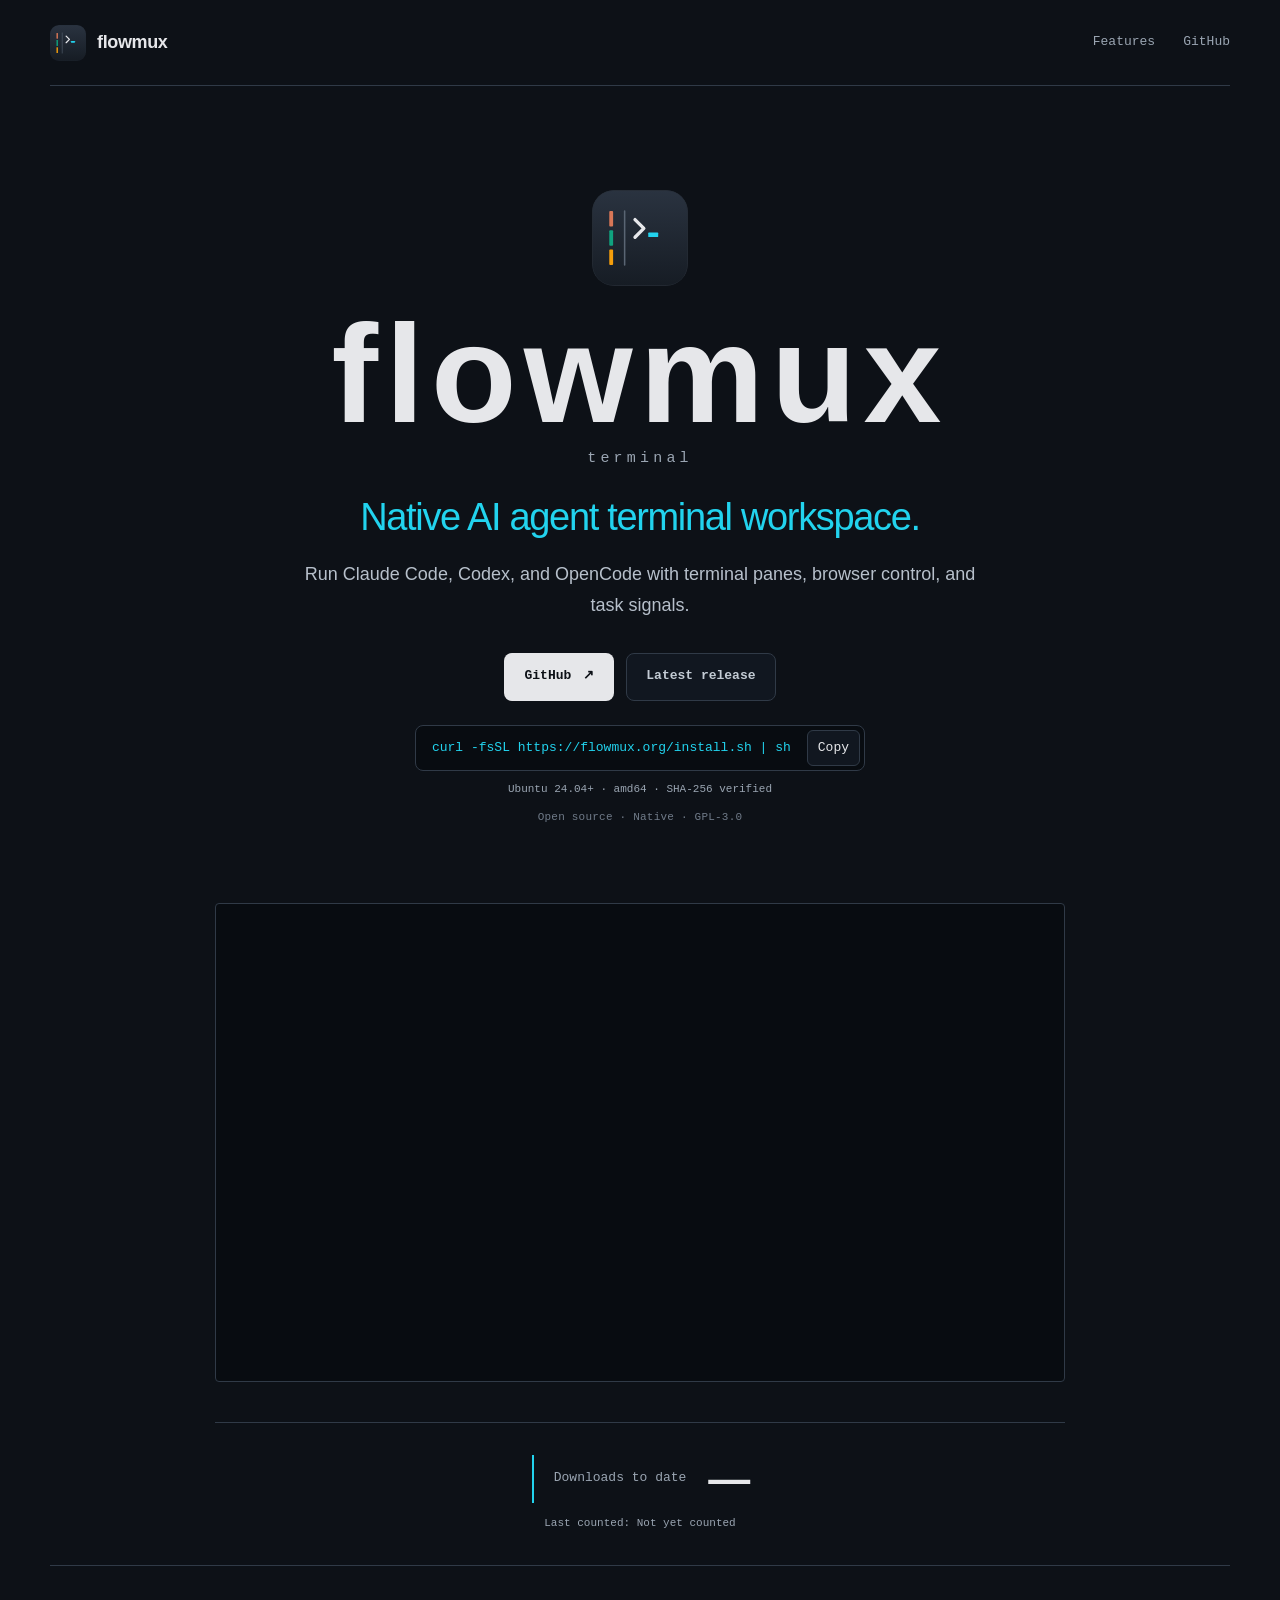
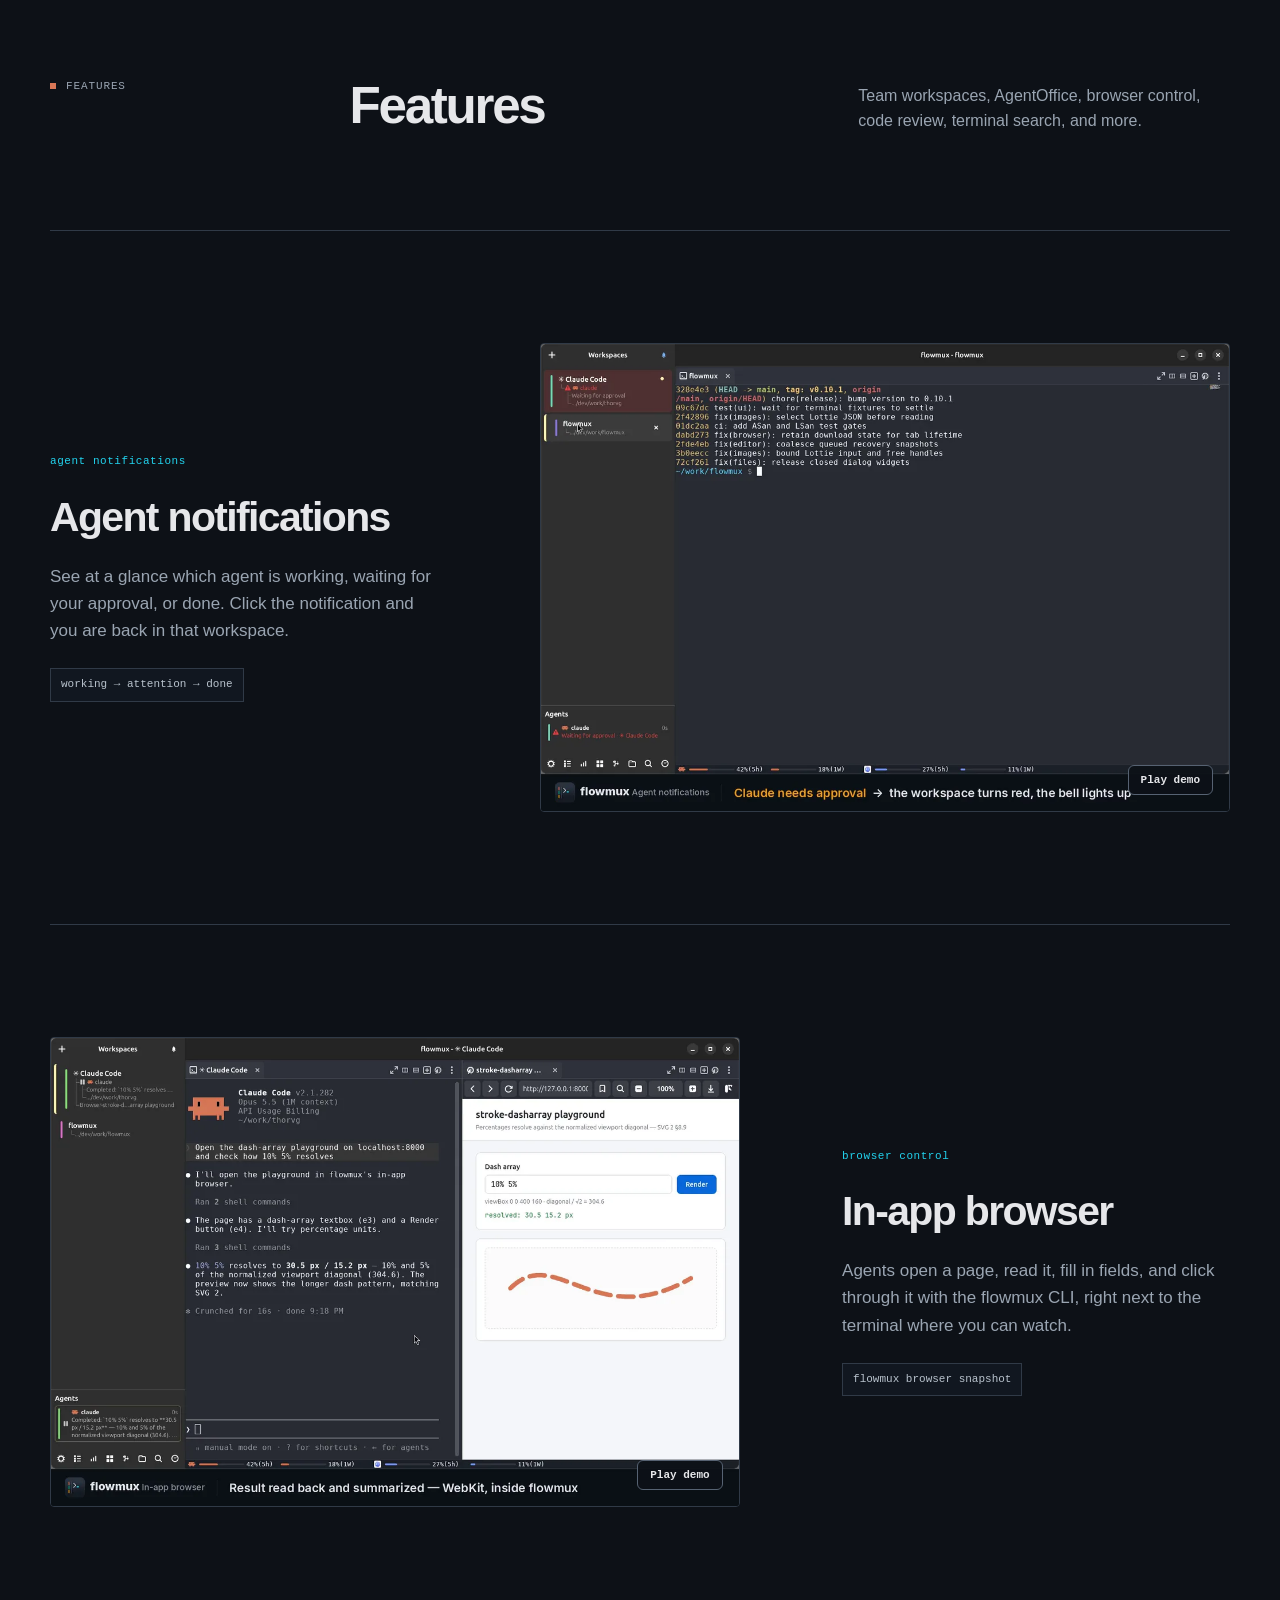
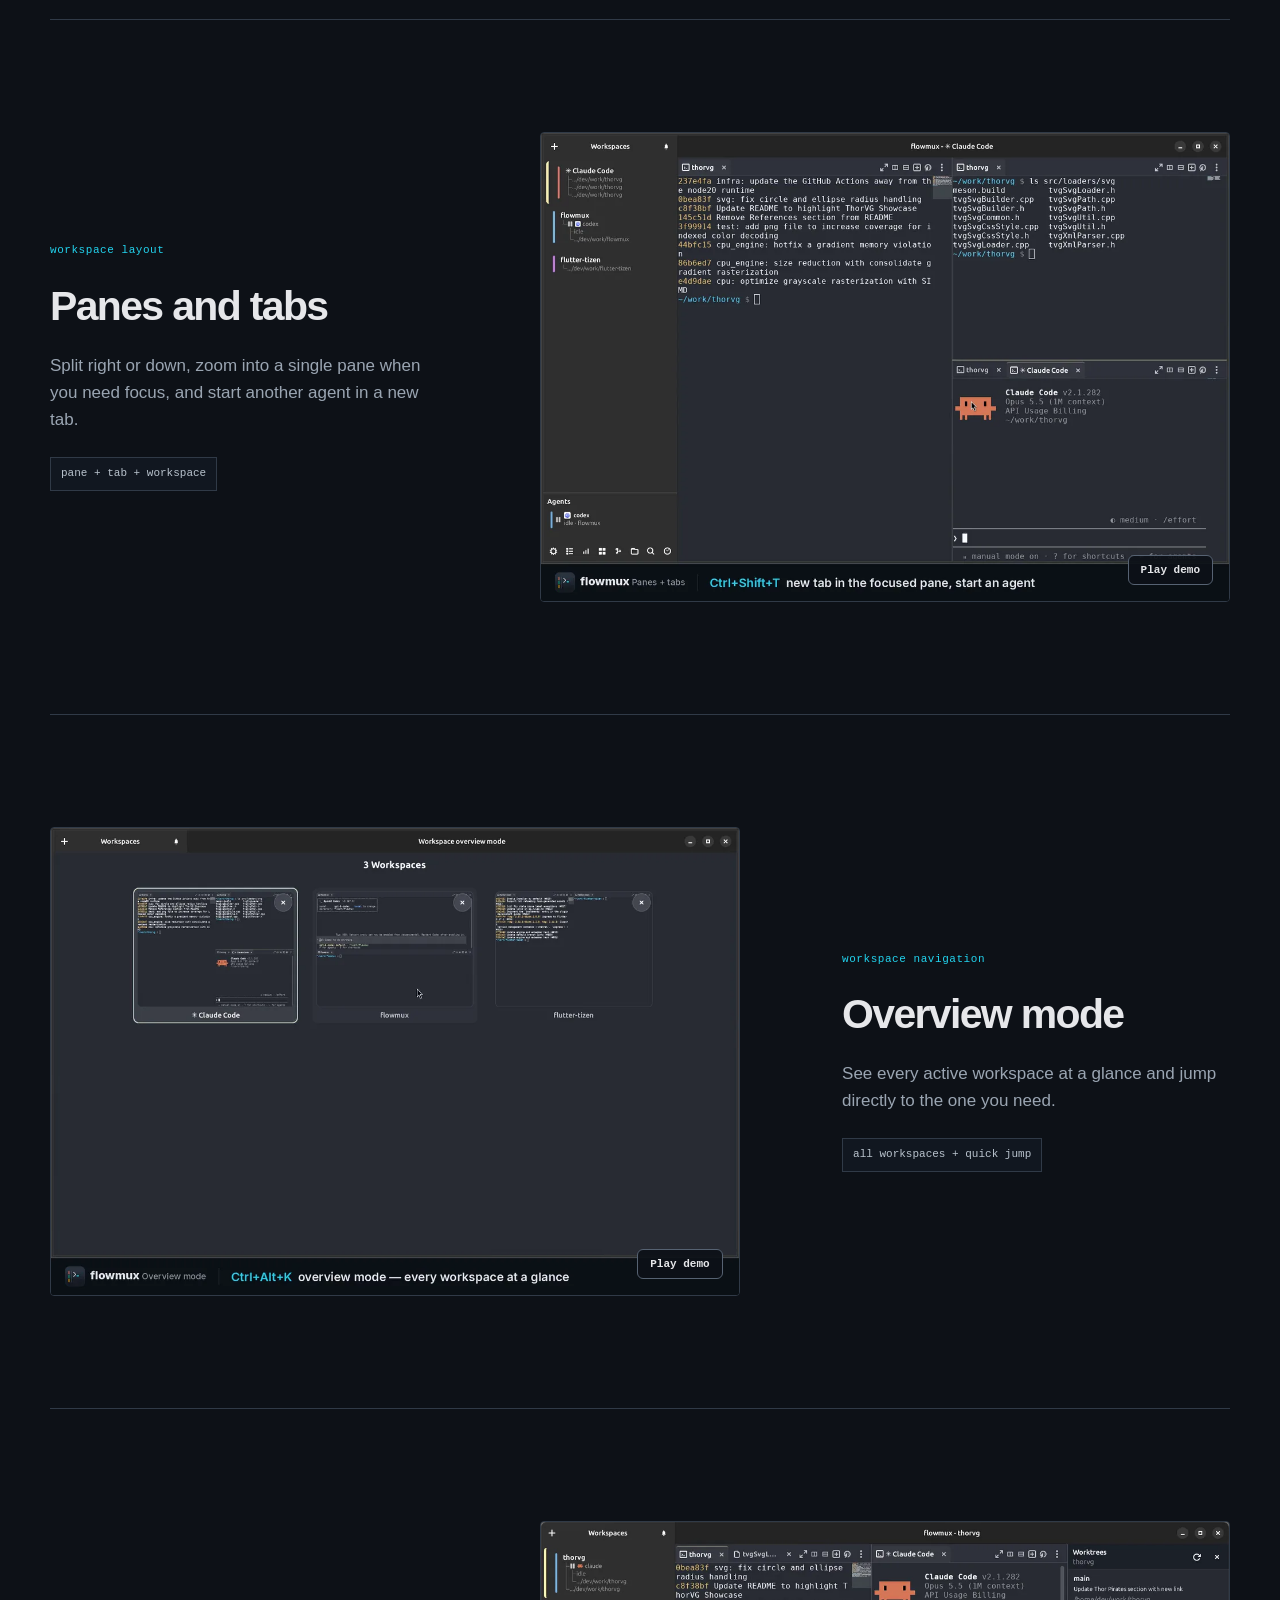
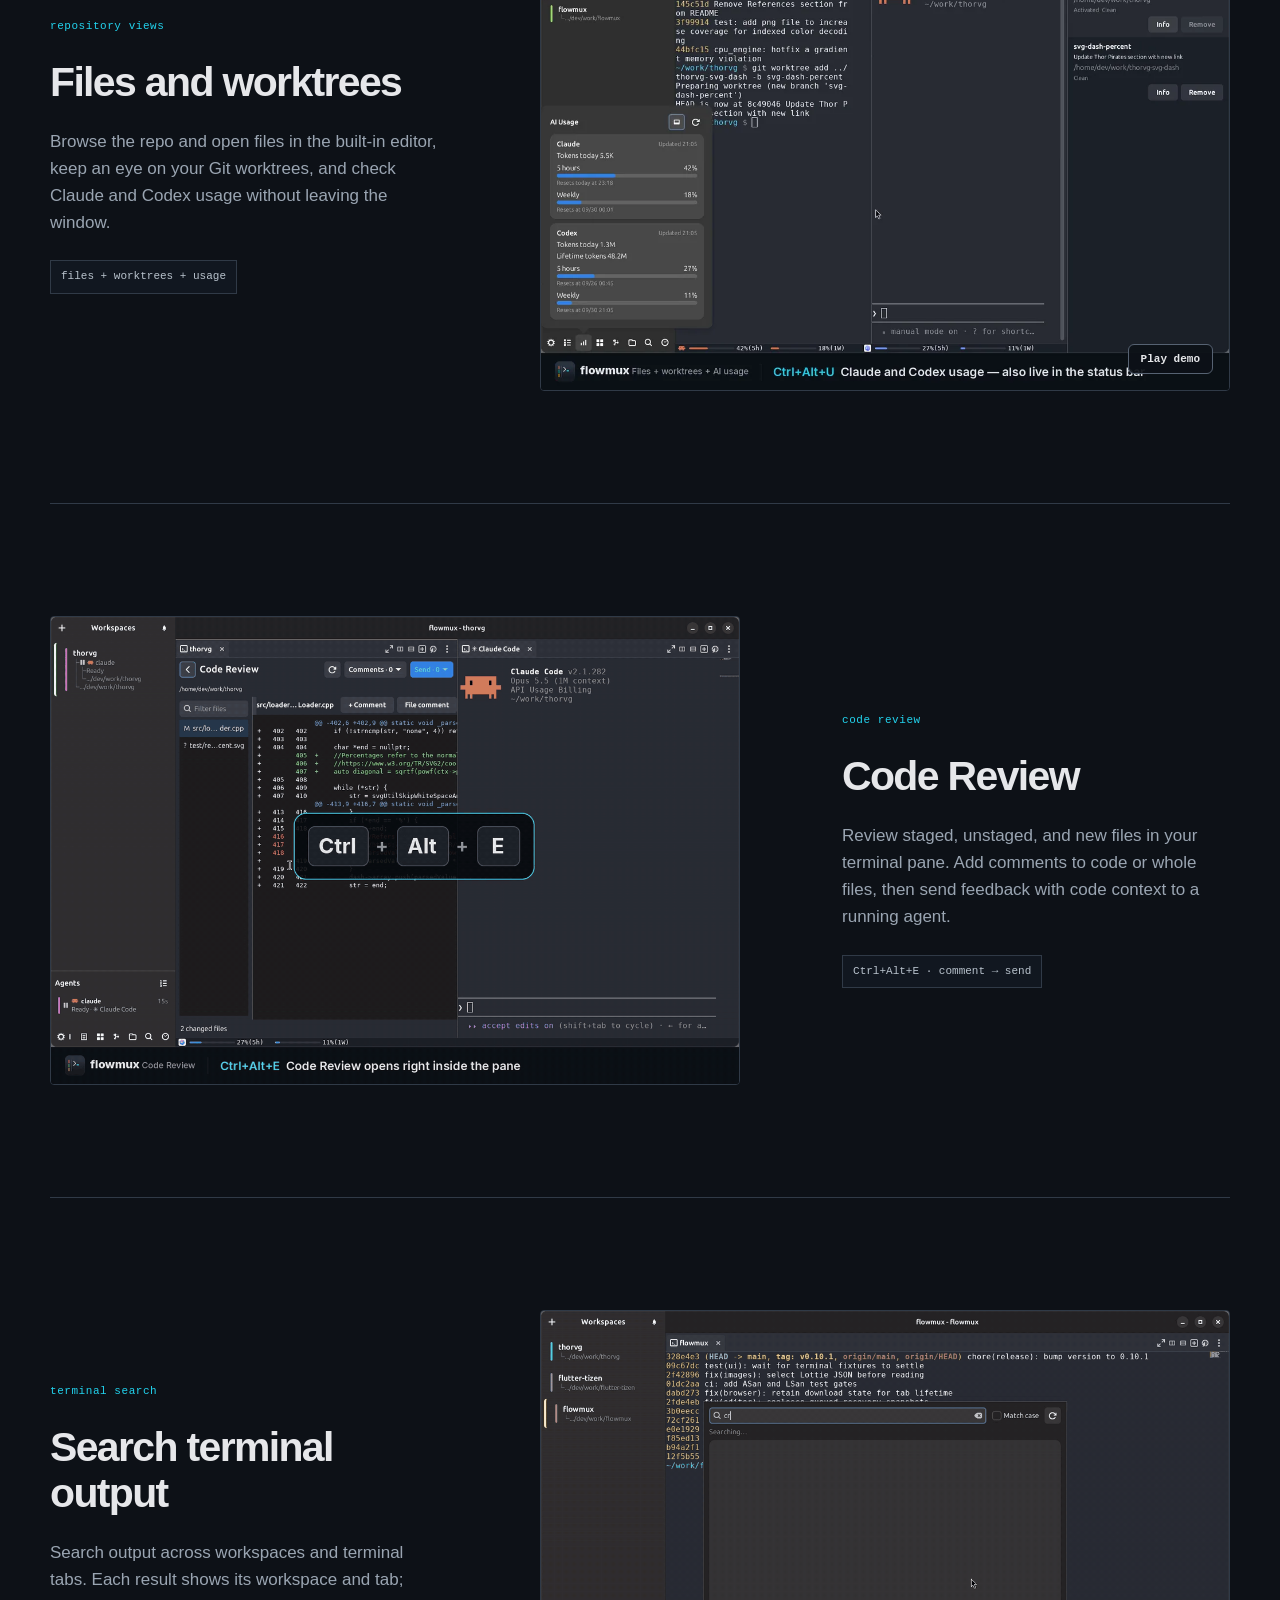
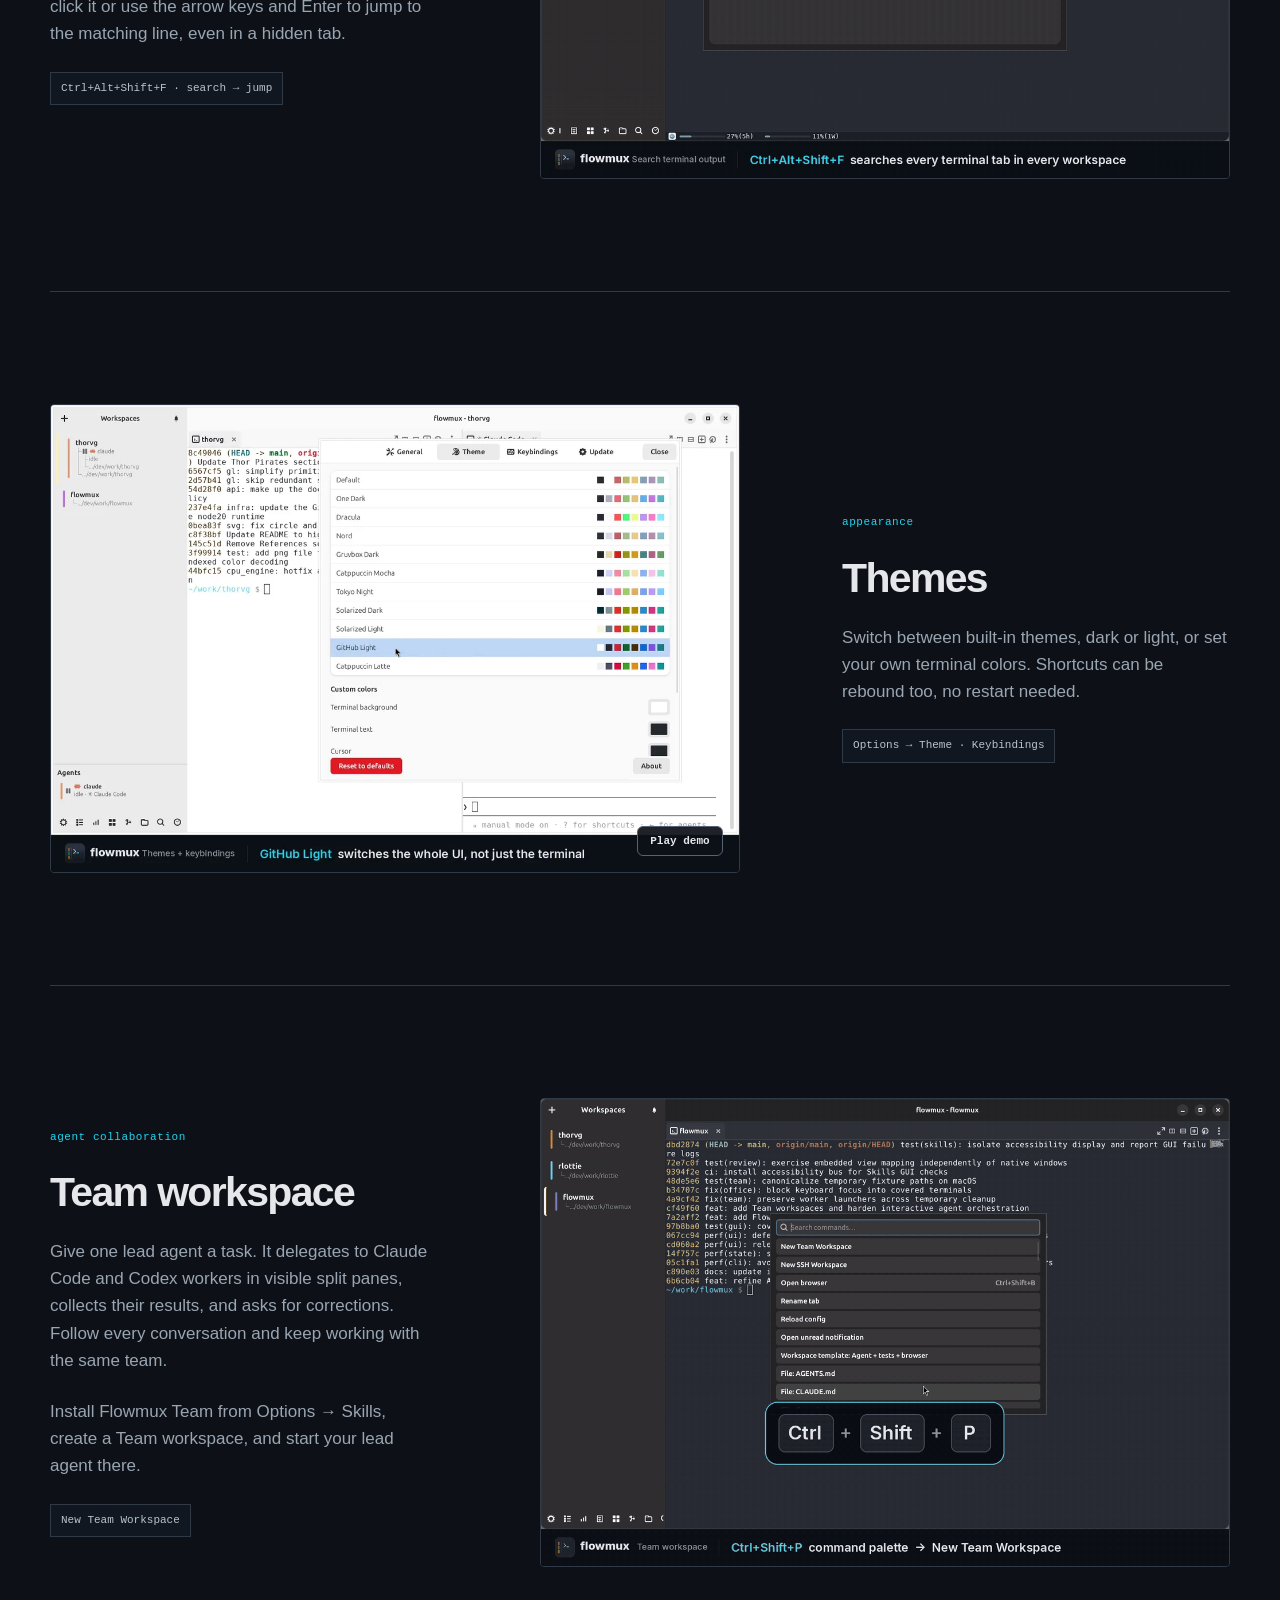
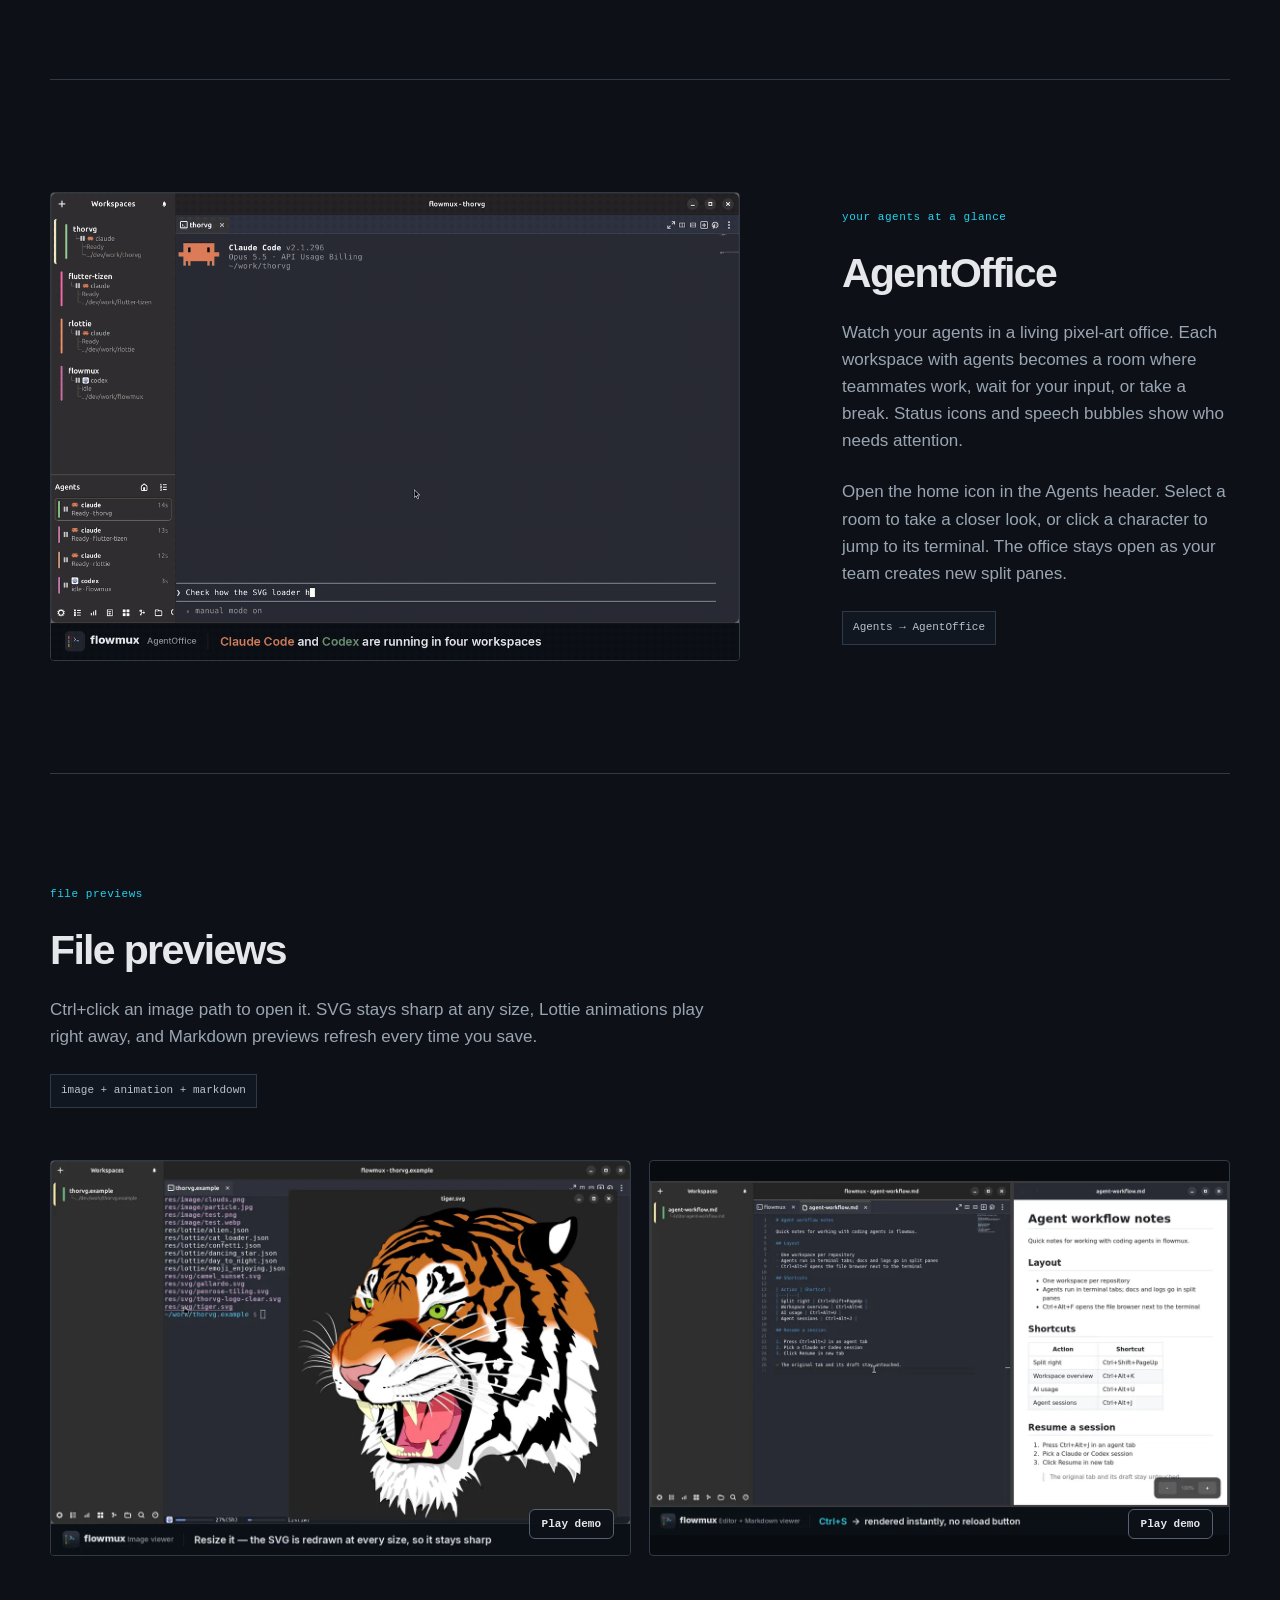
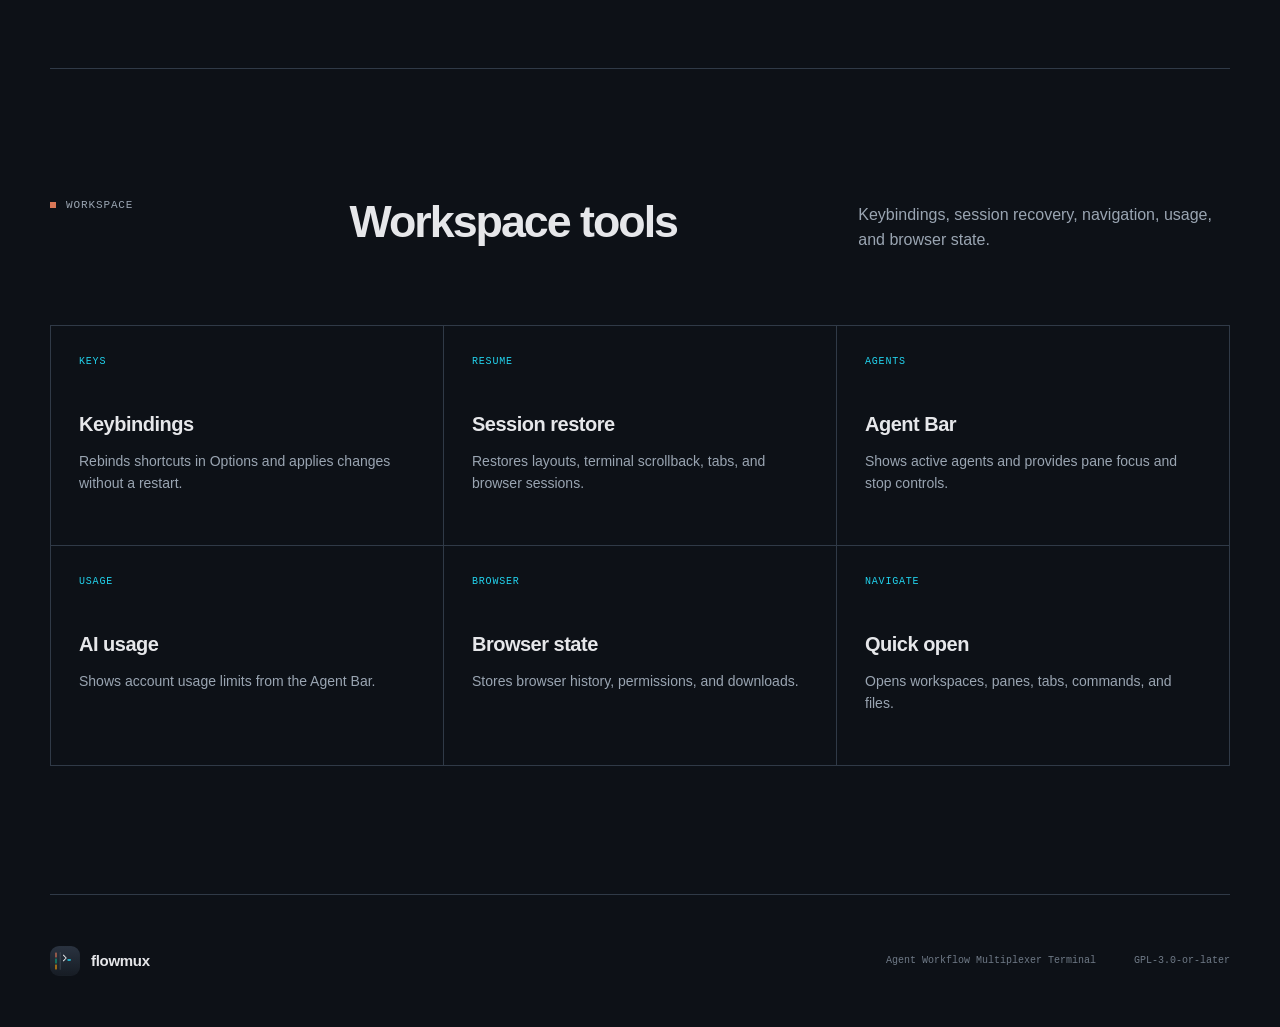
==== commit 31696eee: "fix: publish daily download snapshots at 08:00 KST" ====
--- a/index.html
+++ b/index.html
@@ -129,9 +129,10 @@
               href="https://github.com/flowmux-ai/flowmux/releases"
               title="Program downloads from GitHub Releases, including updates and repeat downloads."
             >
-              <span>Install to date</span>
-              <strong id="install-count" aria-live="polite" aria-atomic="true">95</strong>
+              <span>Downloads to date</span>
+              <strong id="install-count">—</strong>
             </a>
+            <p class="install-updated">Last counted: <time id="install-count-updated">Not yet counted</time></p>
           </div>
         </section>
 
@@ -495,47 +496,6 @@
       </footer>
     </div>
 
-    <script id="install-count-script">
-      const installCount = document.getElementById("install-count");
-
-      async function refreshInstallCount() {
-        let total = 0;
-        const signal = AbortSignal.timeout(10000);
-        try {
-          for (let page = 1; ; page++) {
-            const response = await fetch(
-              `https://api.github.com/repos/flowmux-ai/flowmux/releases?per_page=100&page=${page}`,
-              { headers: { Accept: "application/vnd.github+json" }, signal }
-            );
-            if (!response.ok) throw new Error("Release counts unavailable");
-            const releases = await response.json();
-            if (!Array.isArray(releases)) throw new Error("Invalid releases");
-            for (const release of releases) {
-              for (const asset of release.assets) {
-                if (!/\.(?:deb|rpm|dmg|pkg|msi|exe|AppImage|zip|tar\.(?:gz|xz|zst))$/i.test(asset.name)) continue;
-                if (!Number.isSafeInteger(asset.download_count) || asset.download_count < 0) {
-                  throw new Error("Invalid download count");
-                }
-                total += asset.download_count;
-              }
-            }
-            if (releases.length < 100) break;
-          }
-          installCount.textContent = total.toLocaleString("en-US");
-          installCount.removeAttribute("title");
-        } catch {
-          // Keep the last complete count on network errors or GitHub rate limits.
-          installCount.title = "Showing the last available count; live updates are temporarily unavailable.";
-        }
-      }
-
-      void refreshInstallCount();
-      // ponytail: public API limits apply per visitor IP; use a shared snapshot if traffic warrants it.
-      setInterval(() => {
-        if (!document.hidden) void refreshInstallCount();
-      }, 5 * 60 * 1000);
-    </script>
-
     <script>
       const copyButton = document.querySelector(".install-command button");
       copyButton.addEventListener("click", async () => {
--- a/styles.css
+++ b/styles.css
@@ -306,6 +306,14 @@
   color: var(--cyan);
 }
 
+.install-updated {
+  margin: 12px 0 0;
+  color: var(--muted);
+  font-family: var(--mono);
+  font-size: 11px;
+  text-align: center;
+}
+
 .app-window,
 .demo-window {
   overflow: hidden;
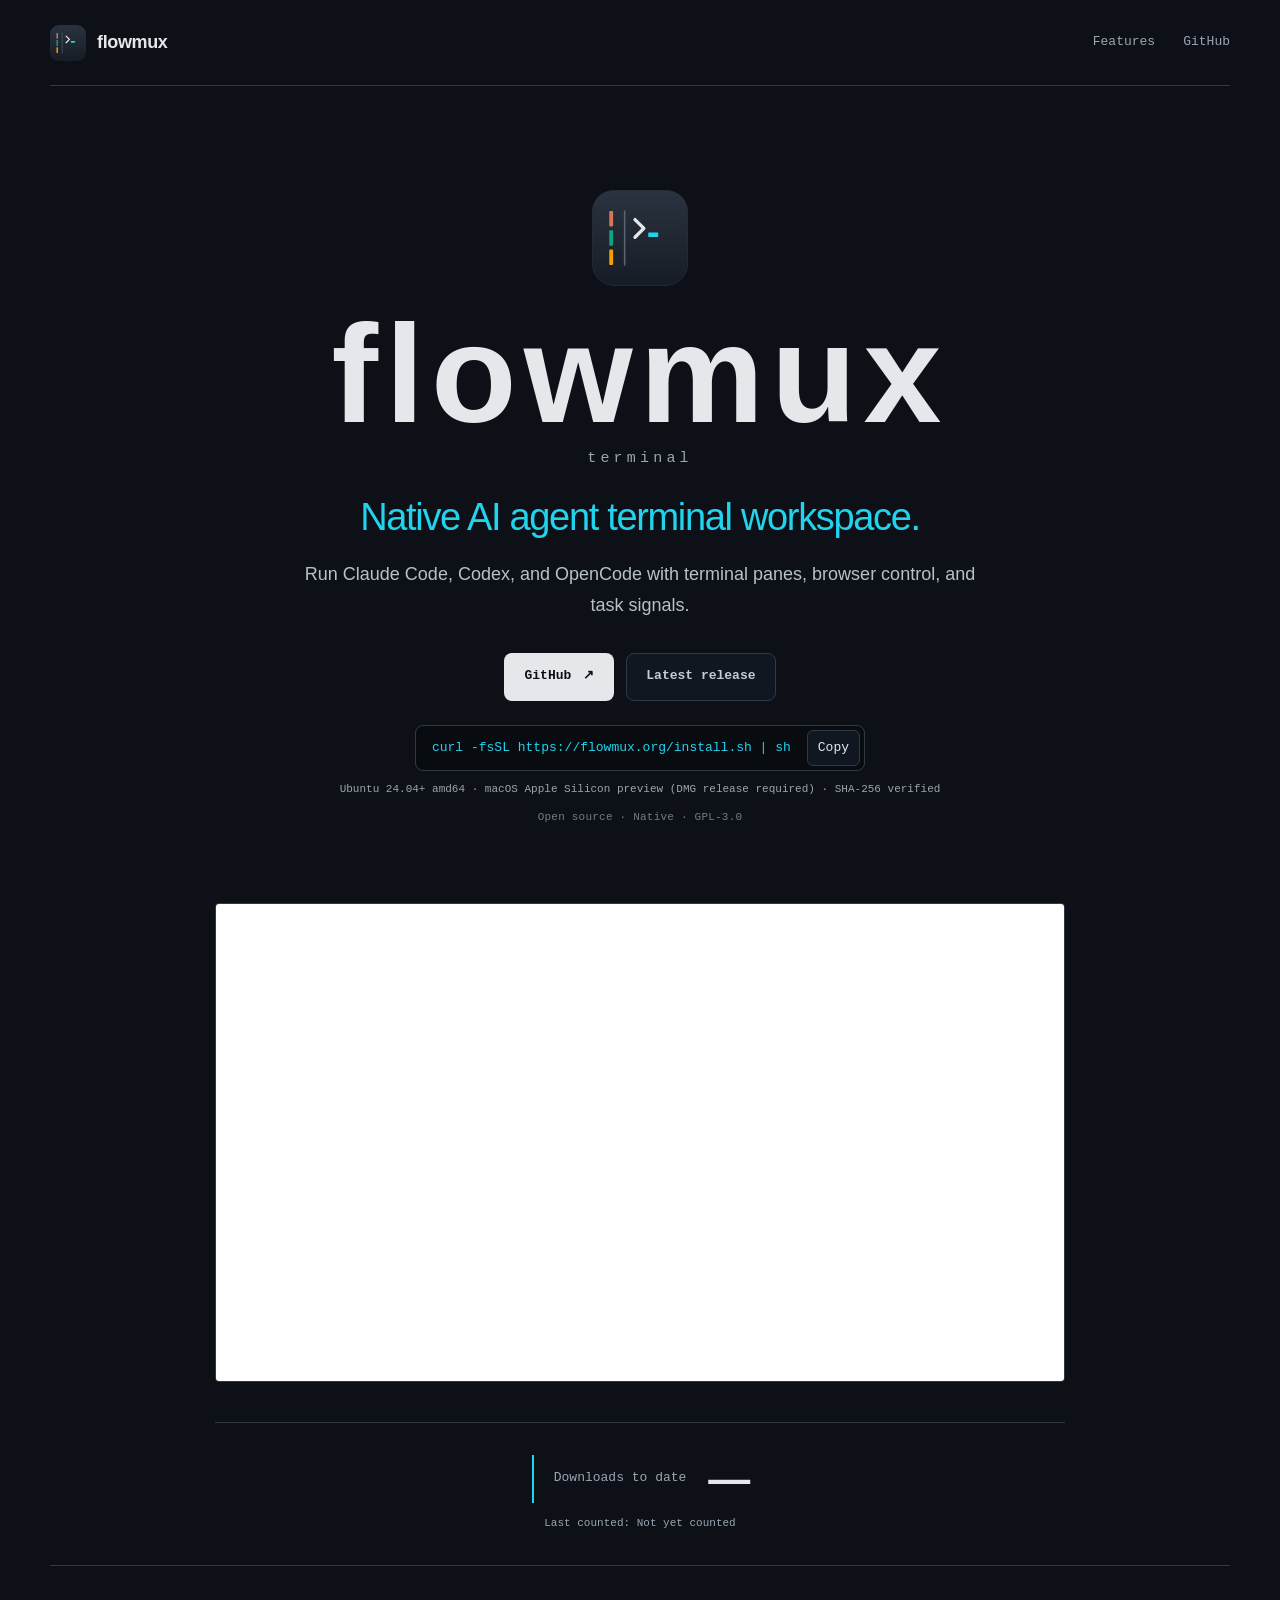
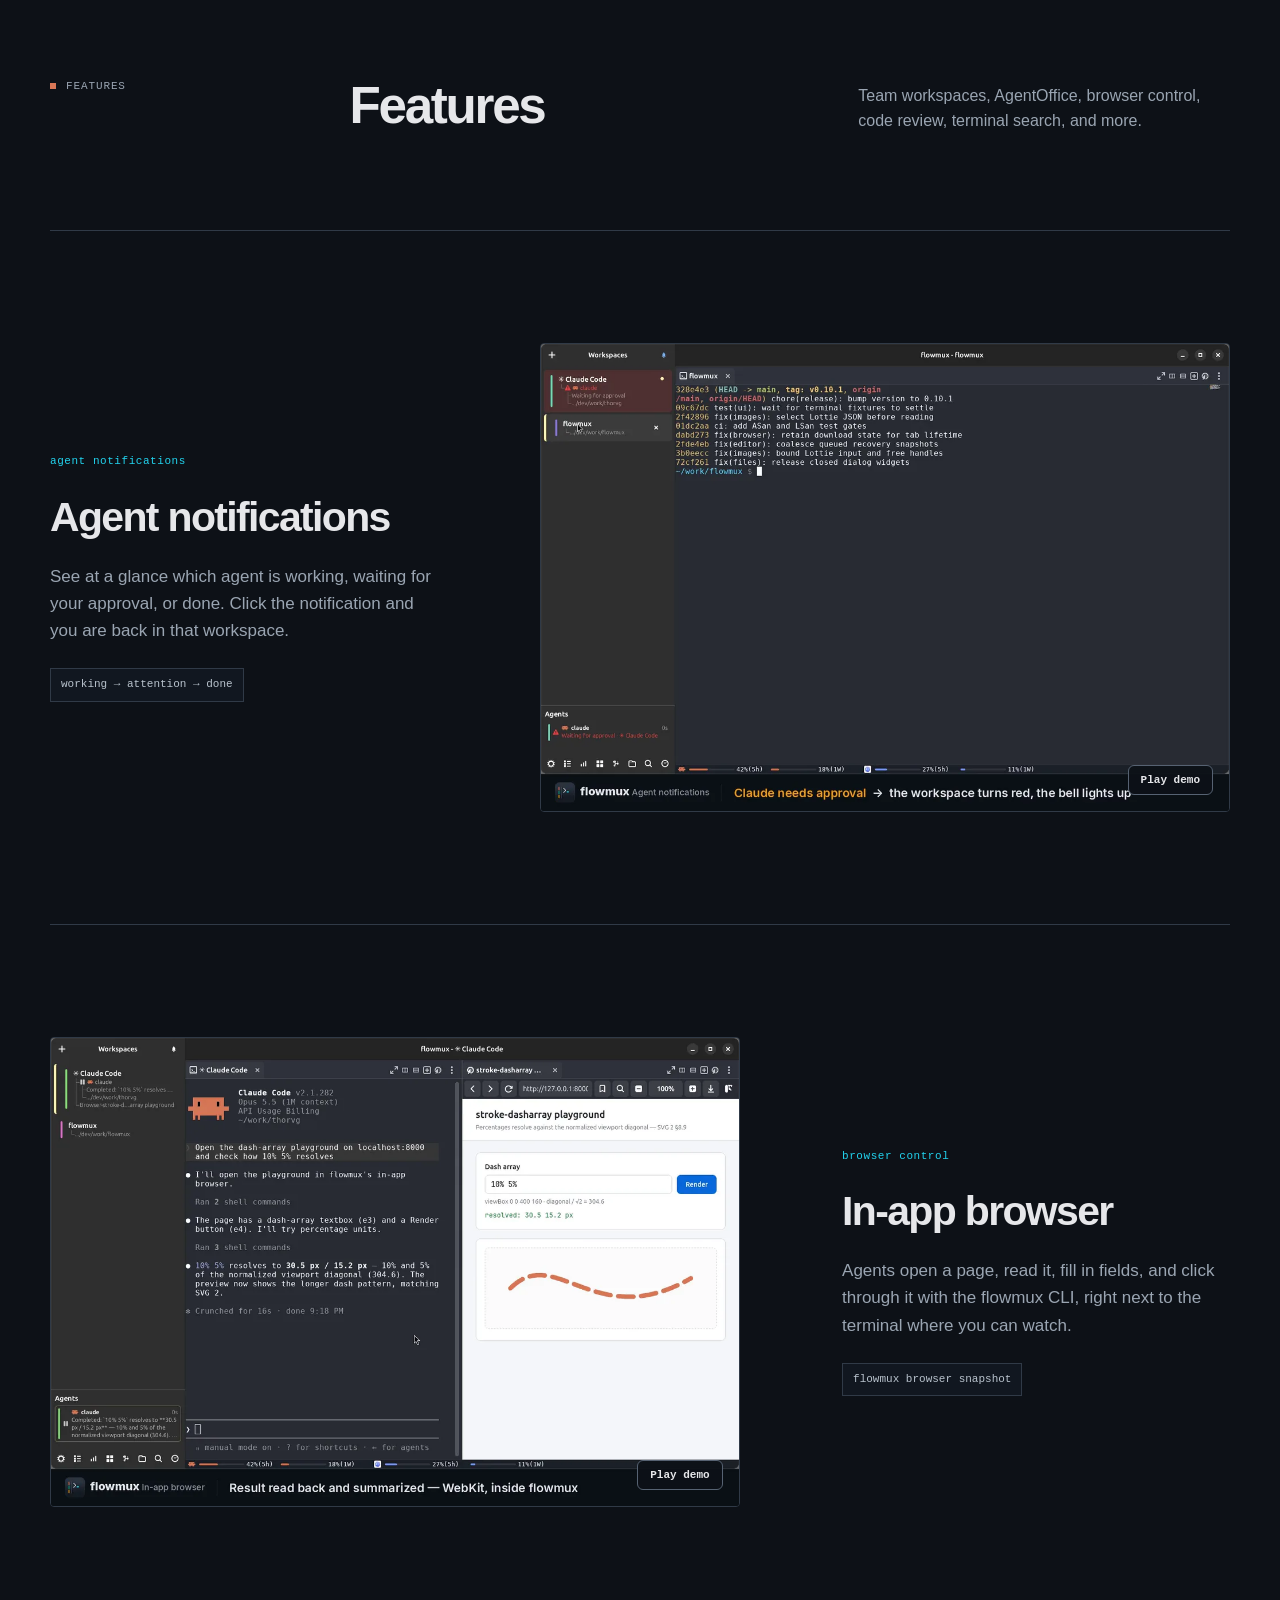
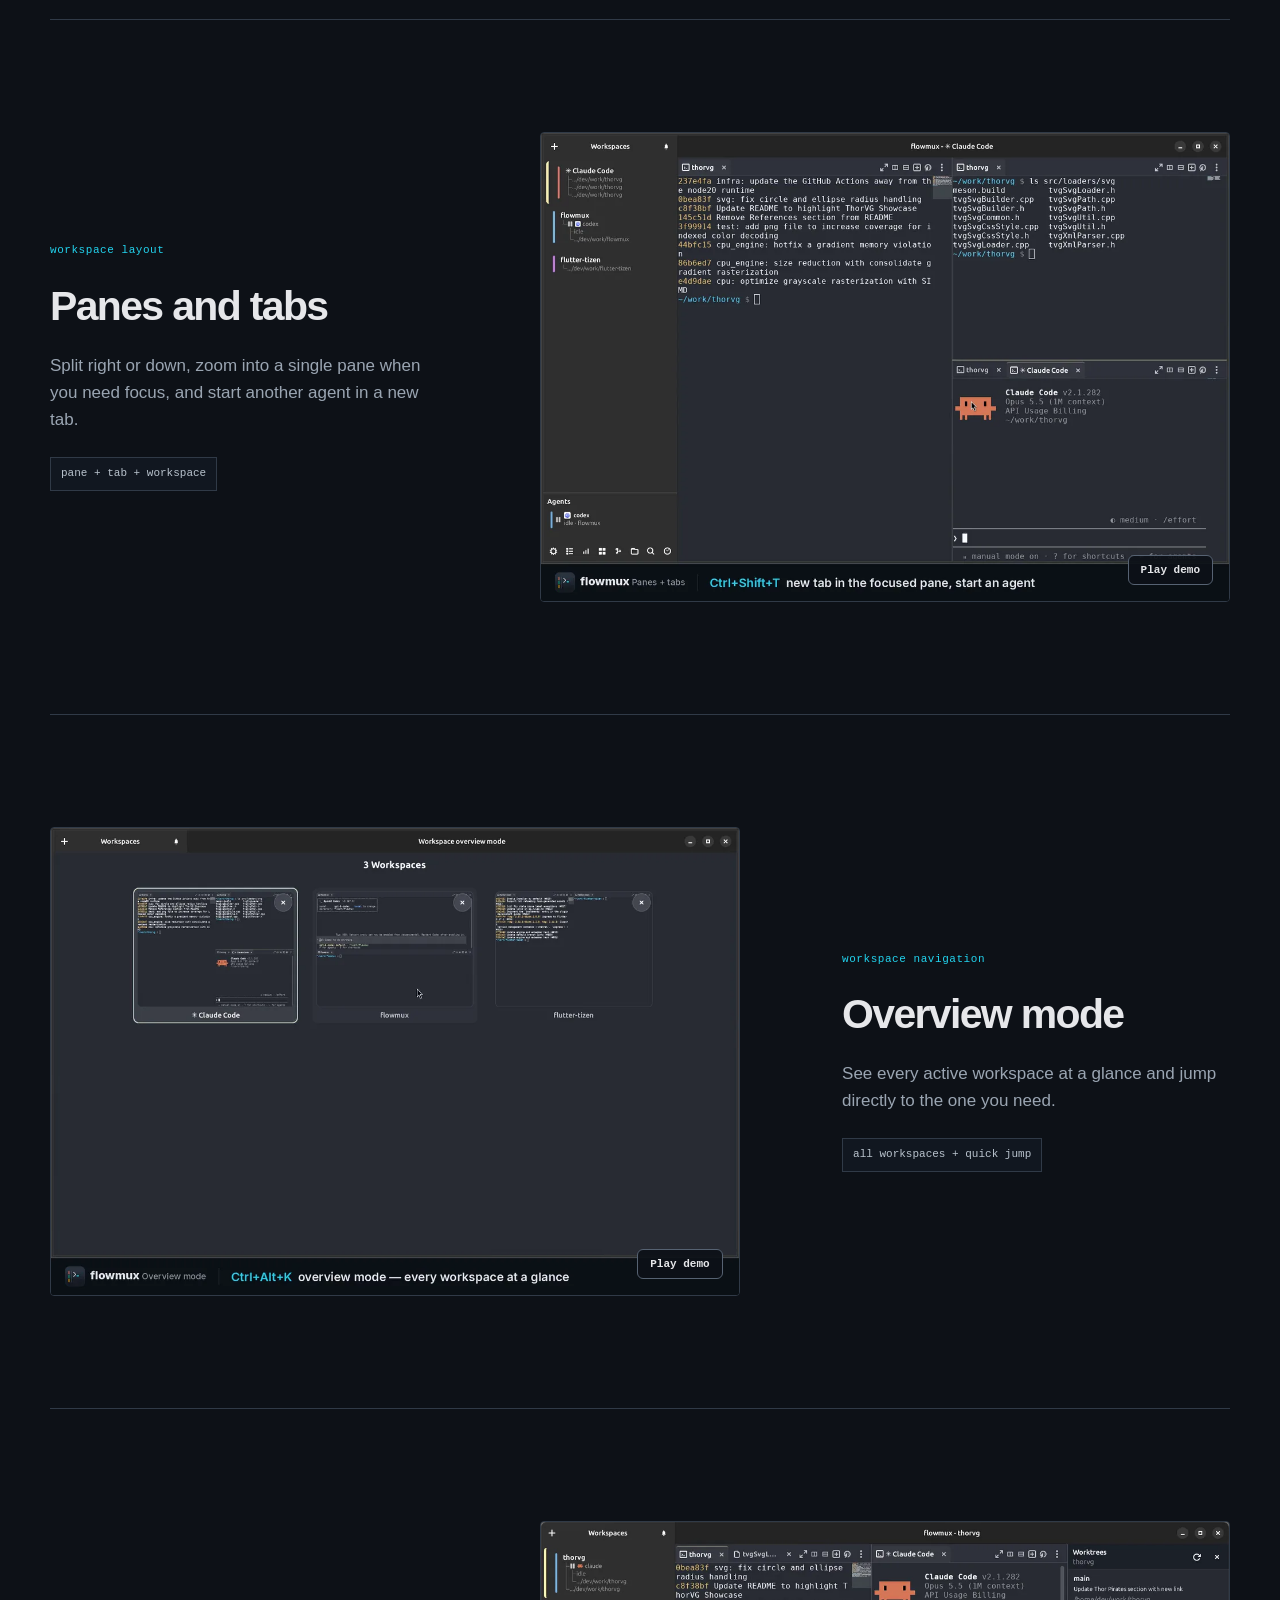
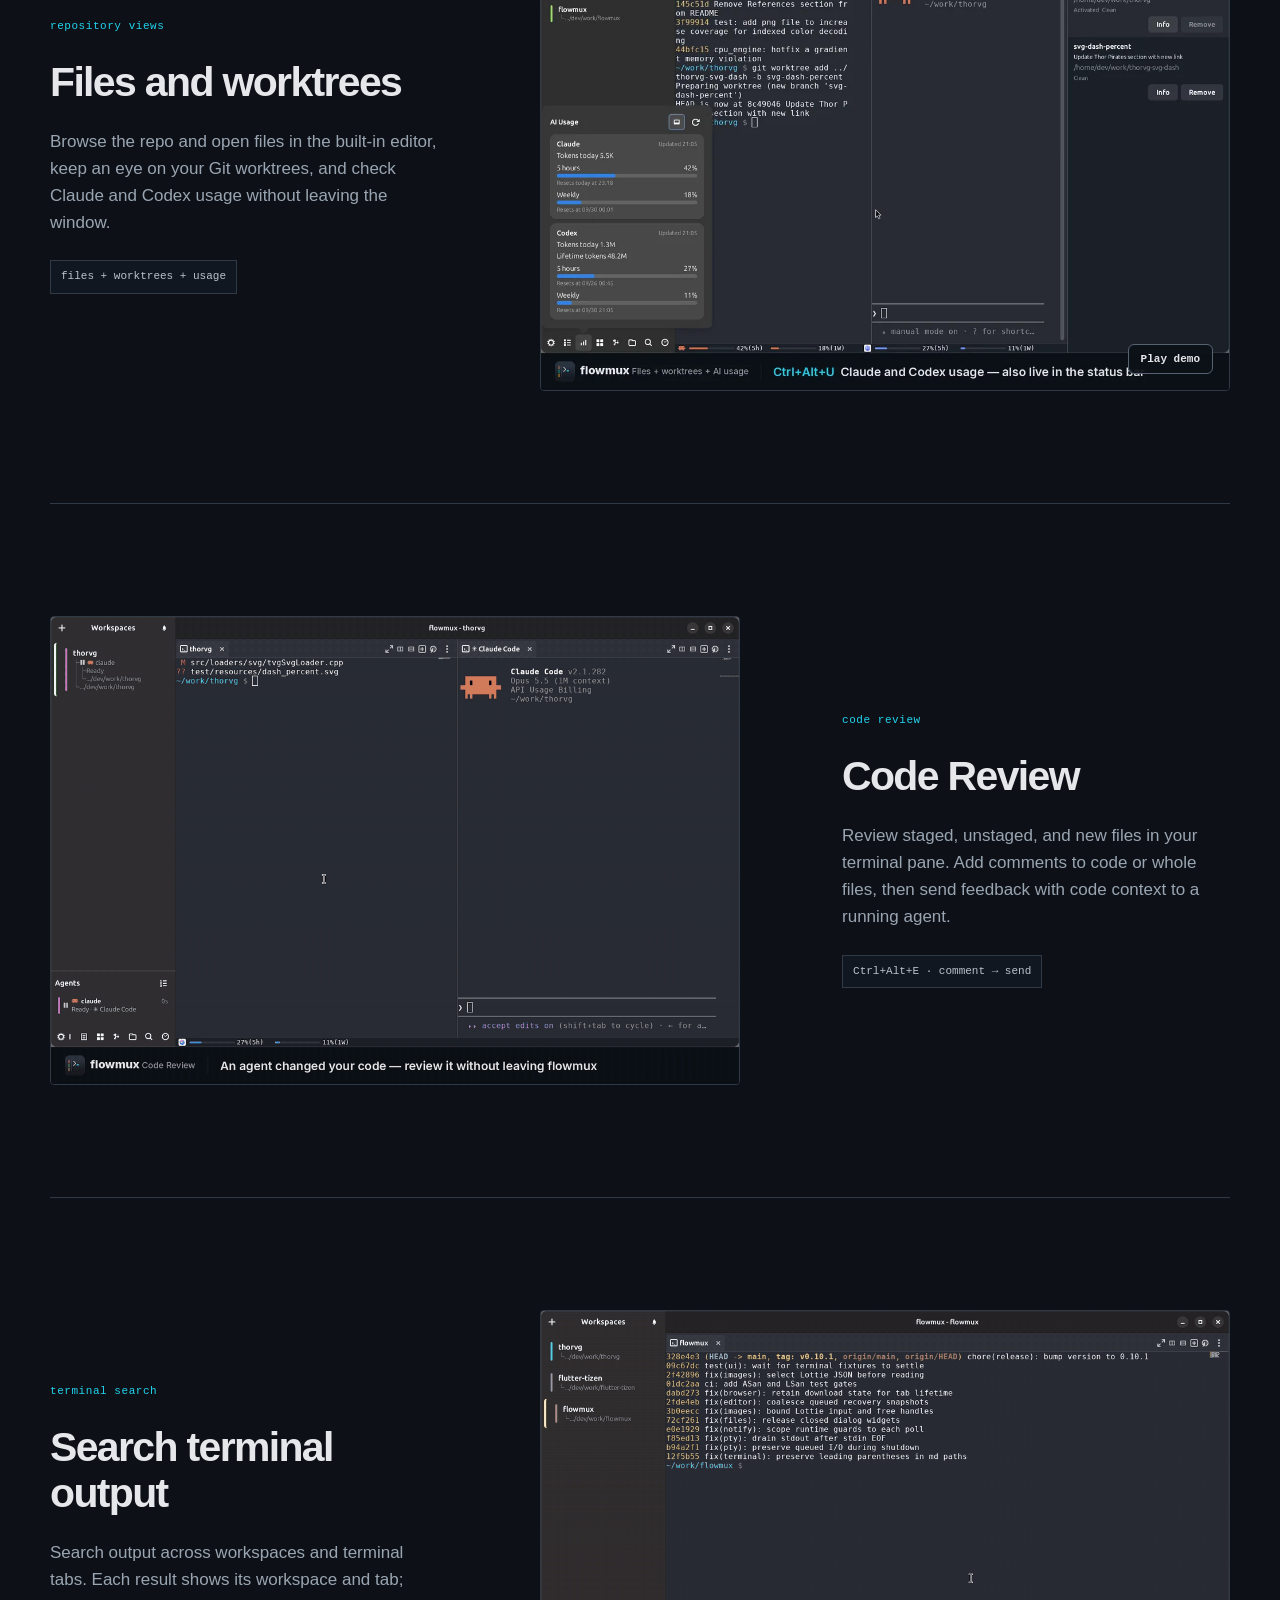
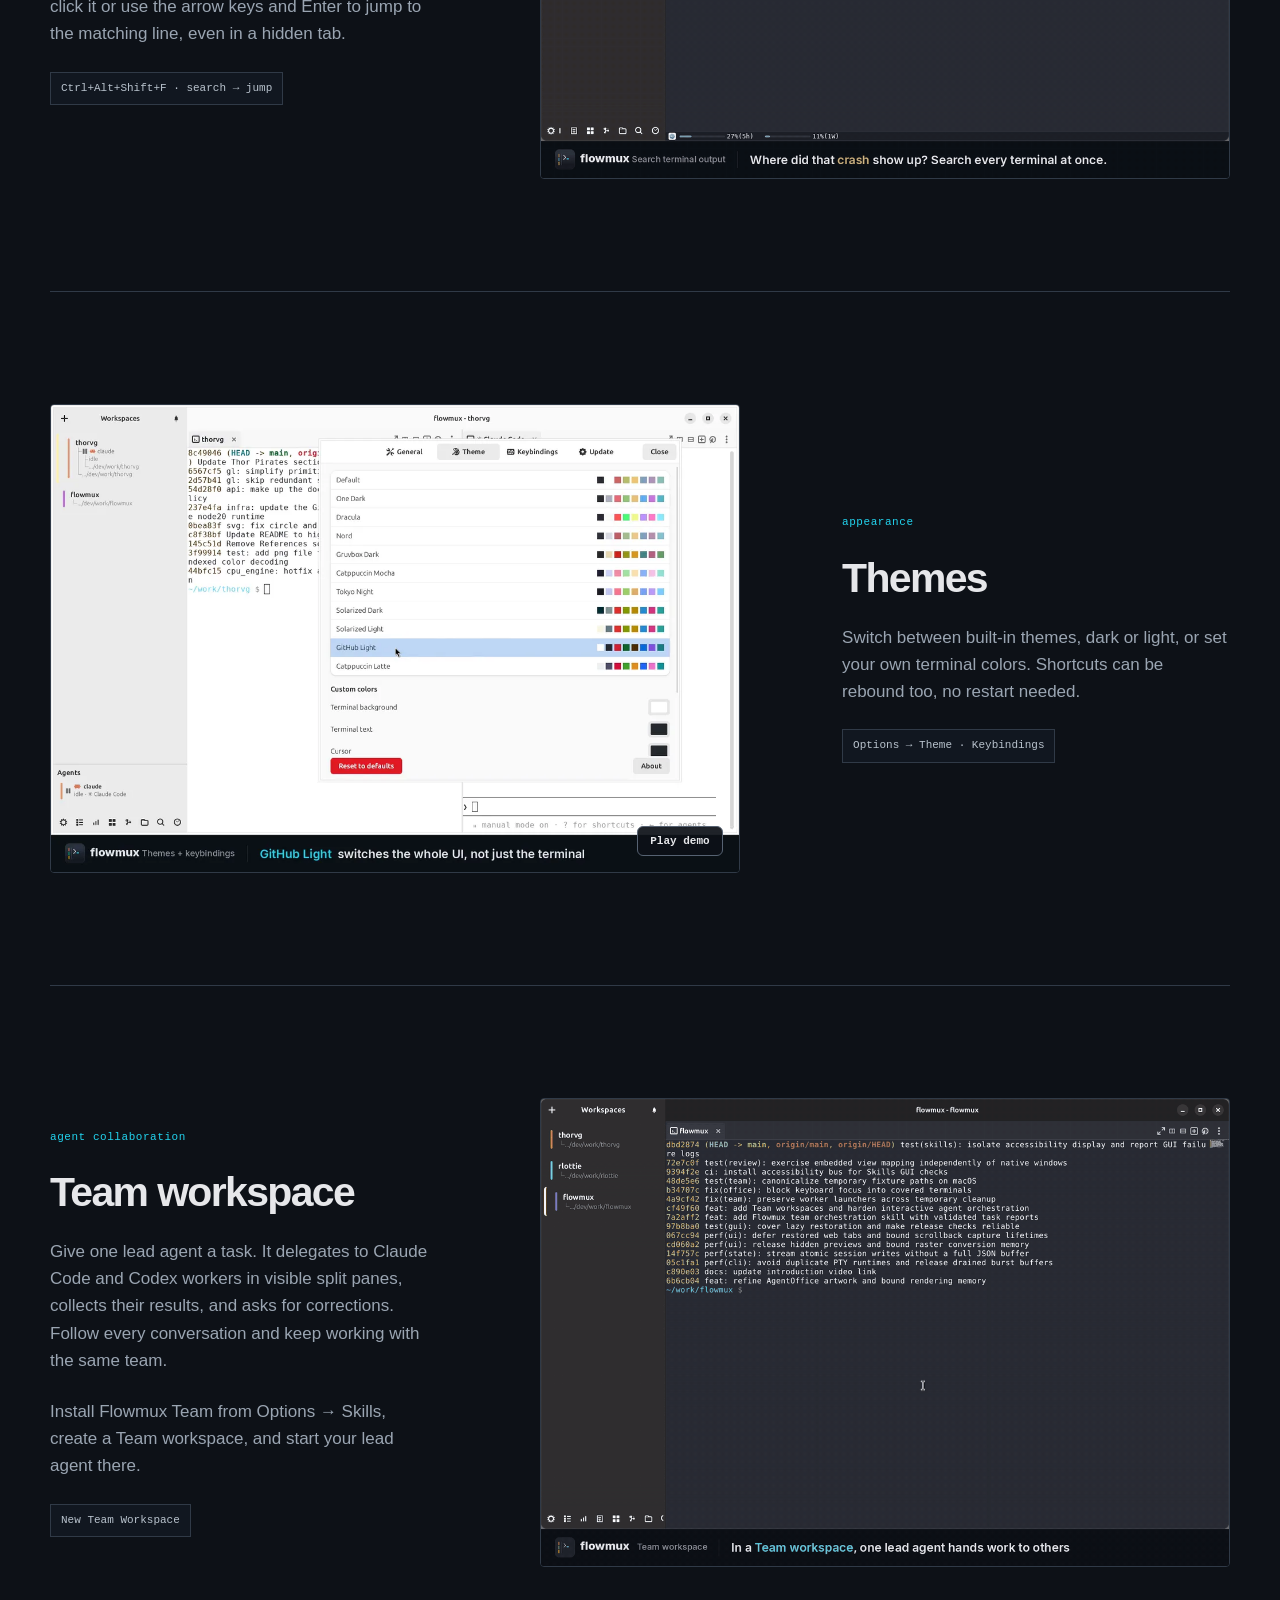
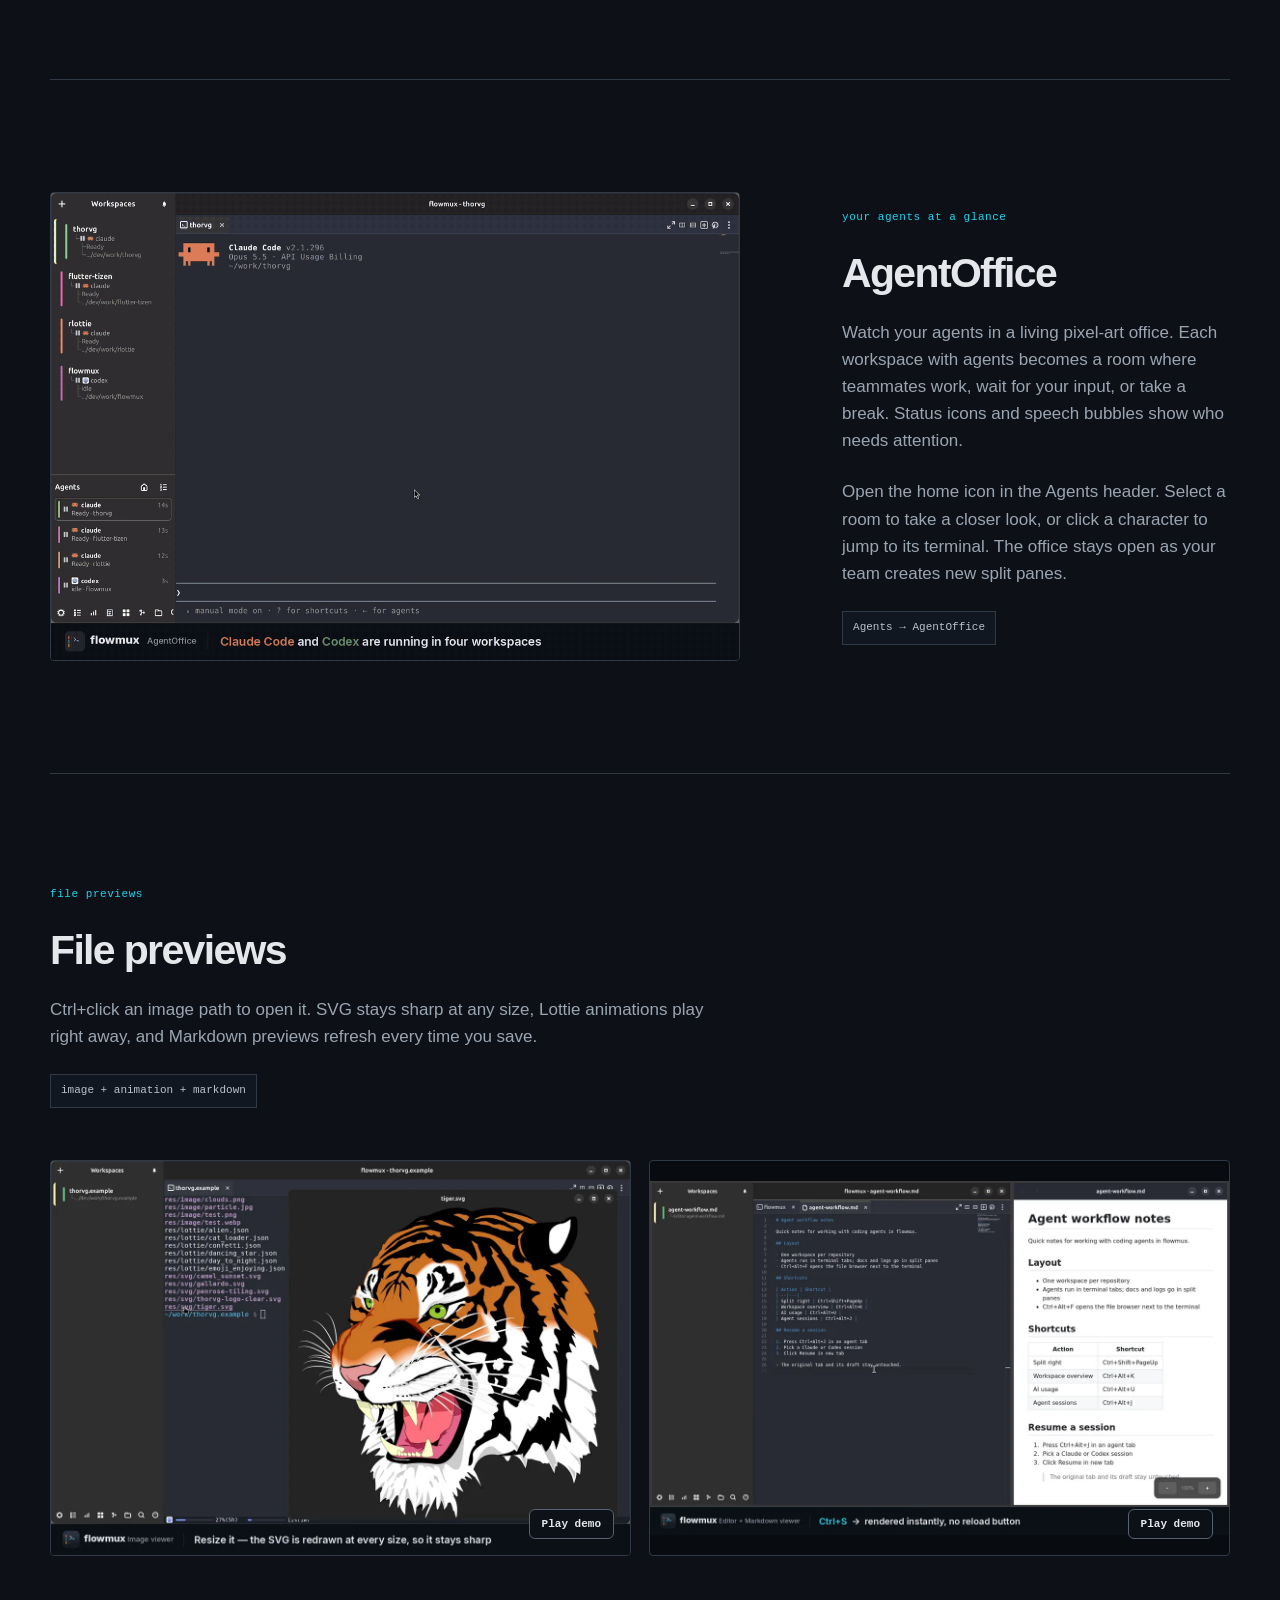
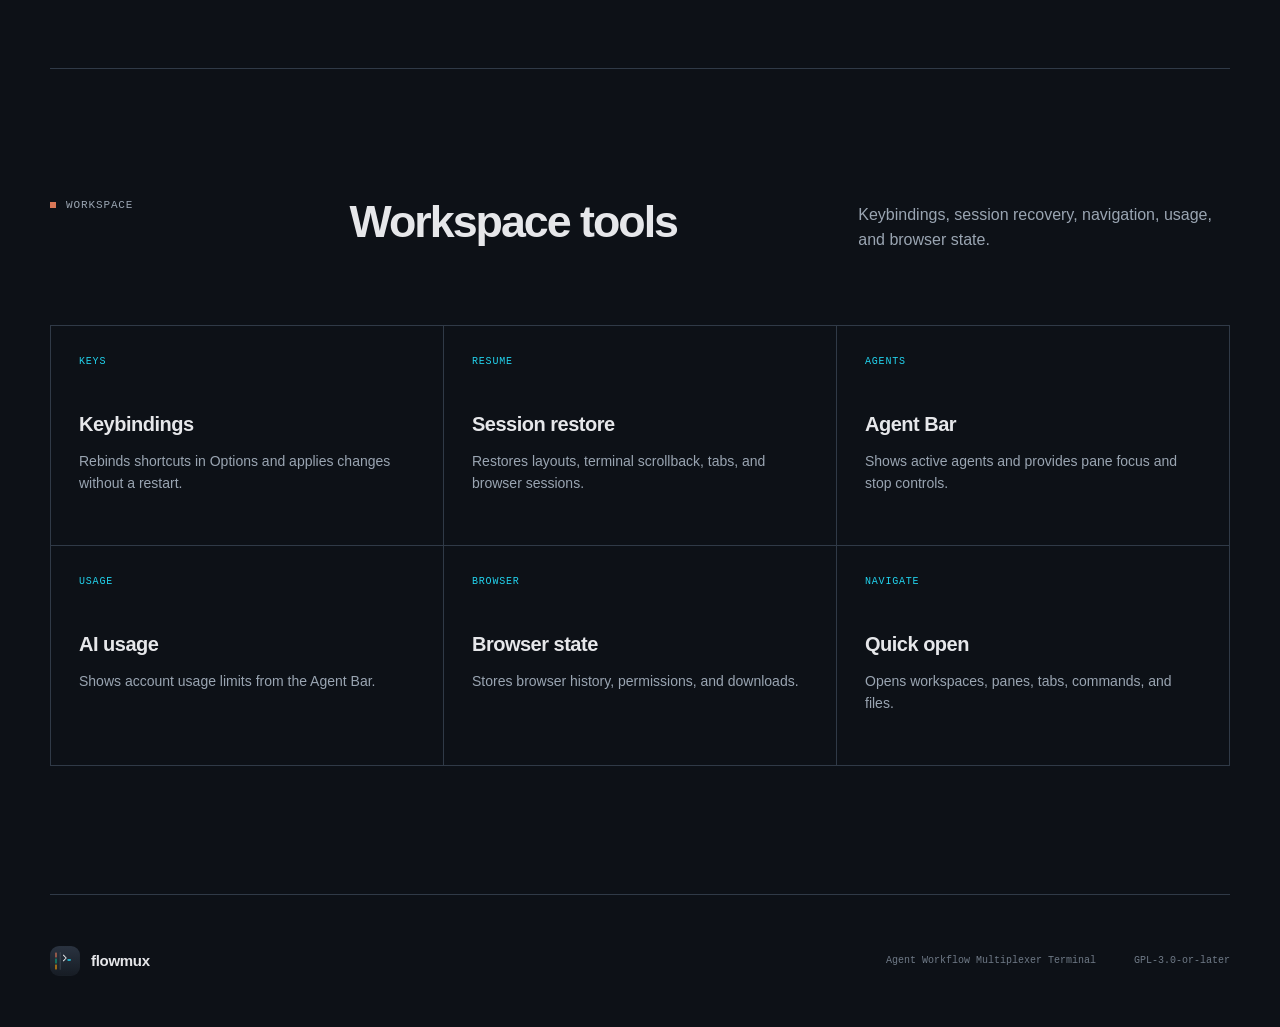
==== commit 32ea9e8c: "feat(install): install macOS release artifacts" ====
--- a/index.html
+++ b/index.html
@@ -106,7 +106,7 @@
               <code>curl -fsSL https://flowmux.org/install.sh | sh</code>
               <button type="button" aria-label="Copy install command">Copy</button>
             </div>
-            <p class="install-note">Ubuntu 24.04+ · amd64 · SHA-256 verified</p>
+            <p class="install-note">Ubuntu 24.04+ amd64 · macOS Apple Silicon preview (DMG release required) · SHA-256 verified</p>
             <p class="hero-note">Open source · Native · GPL-3.0</p>
           </div>
 
